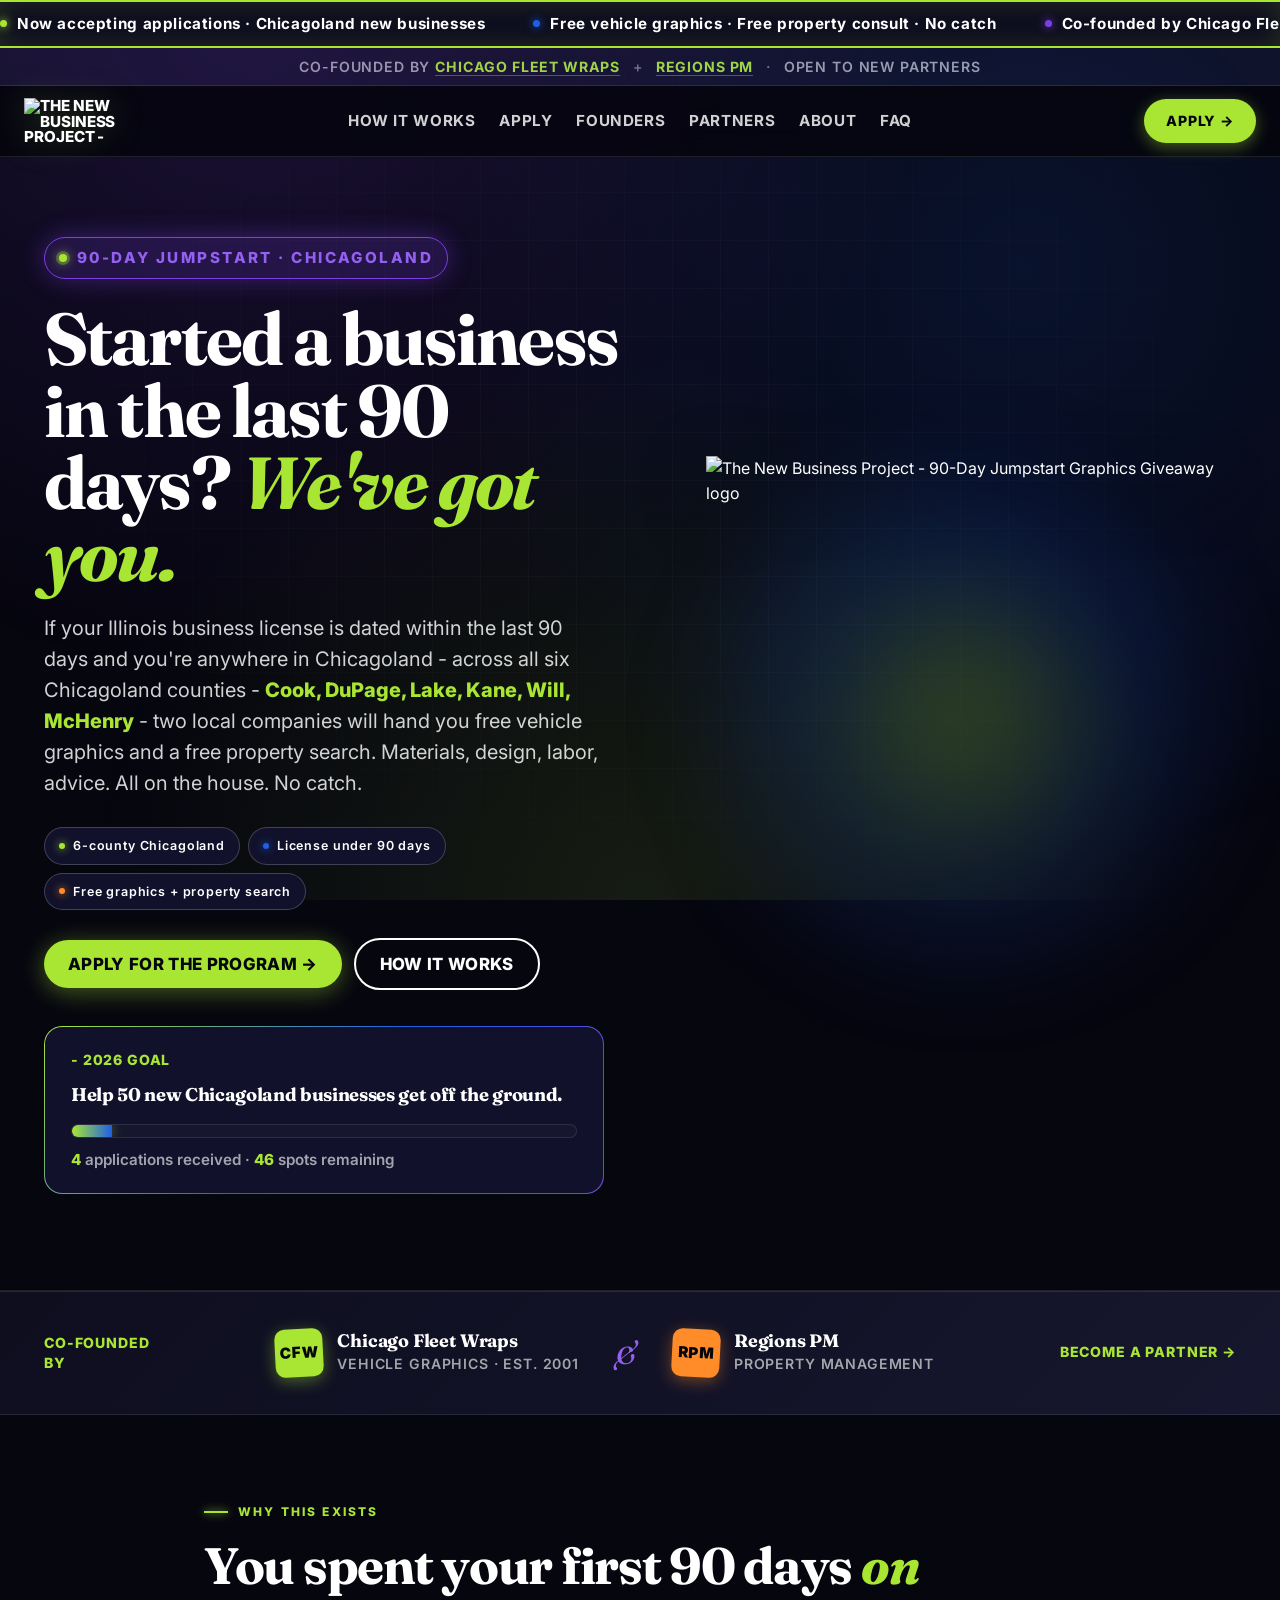
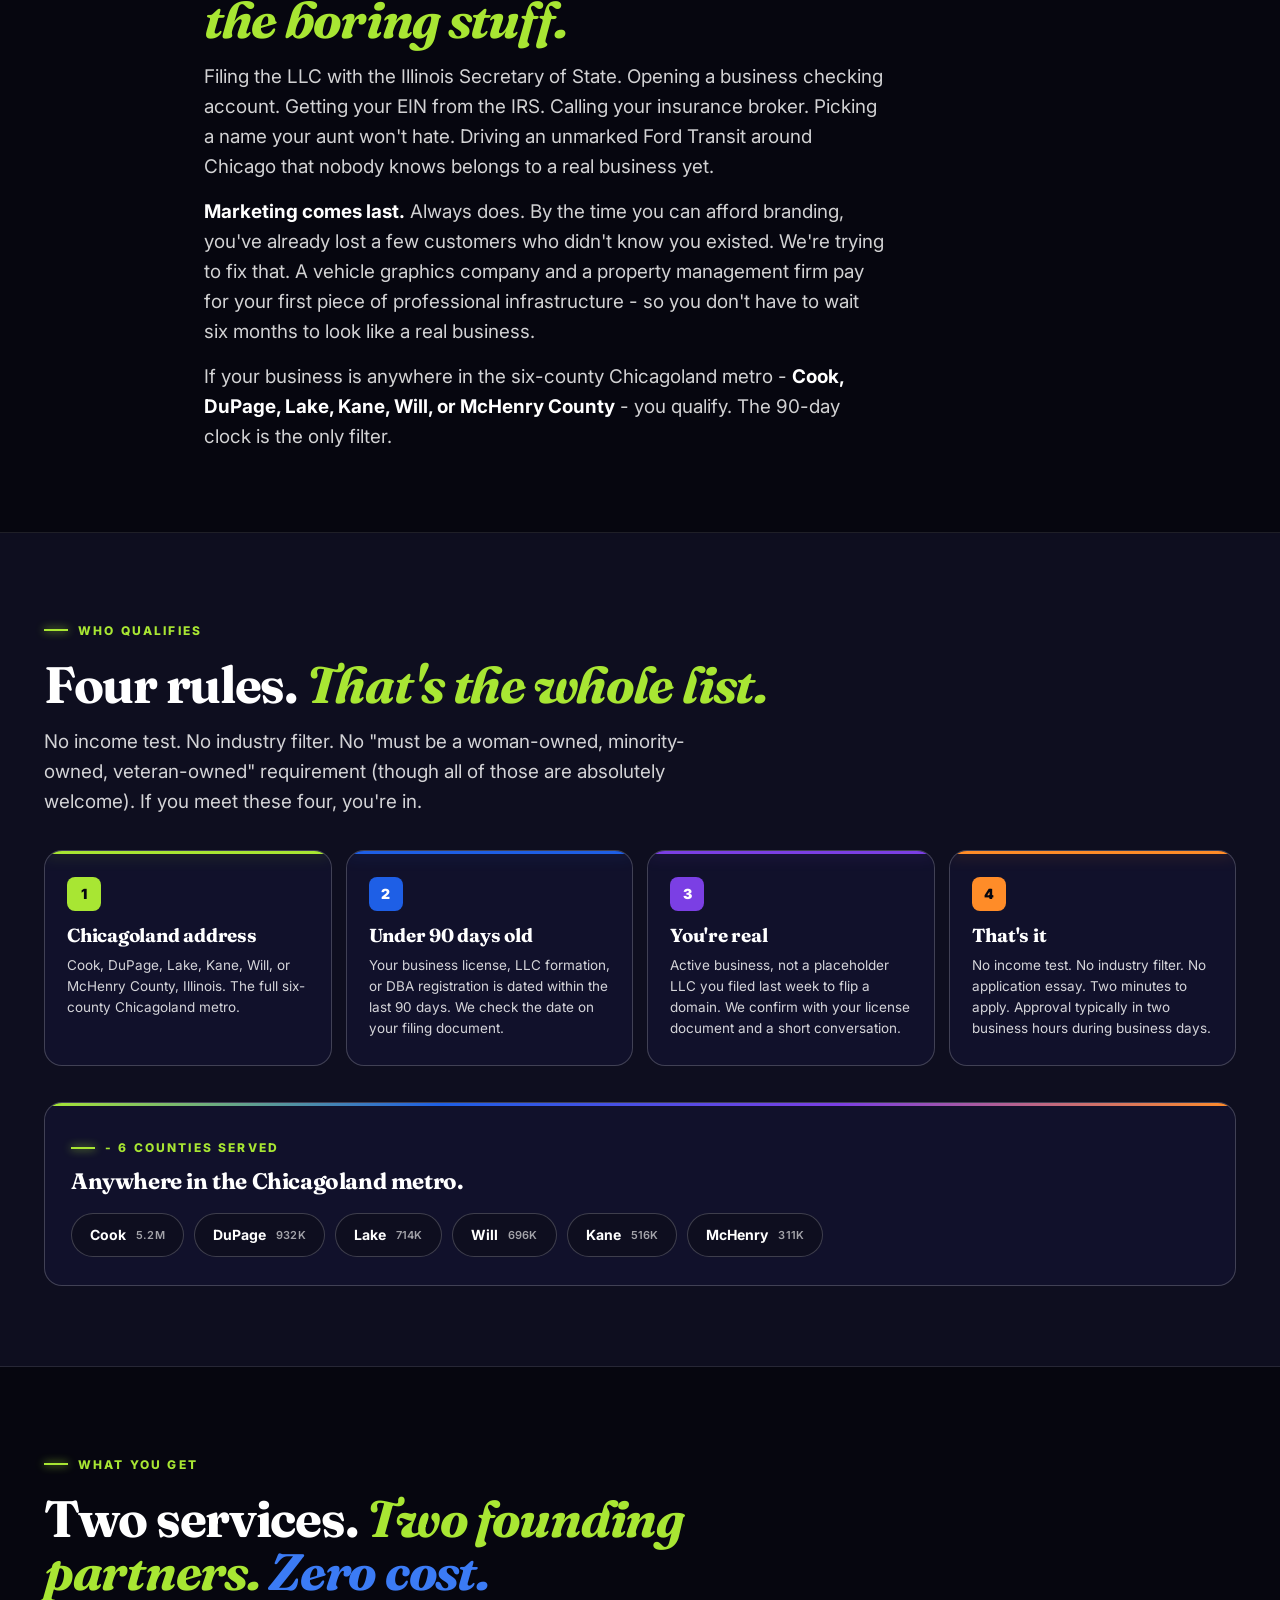
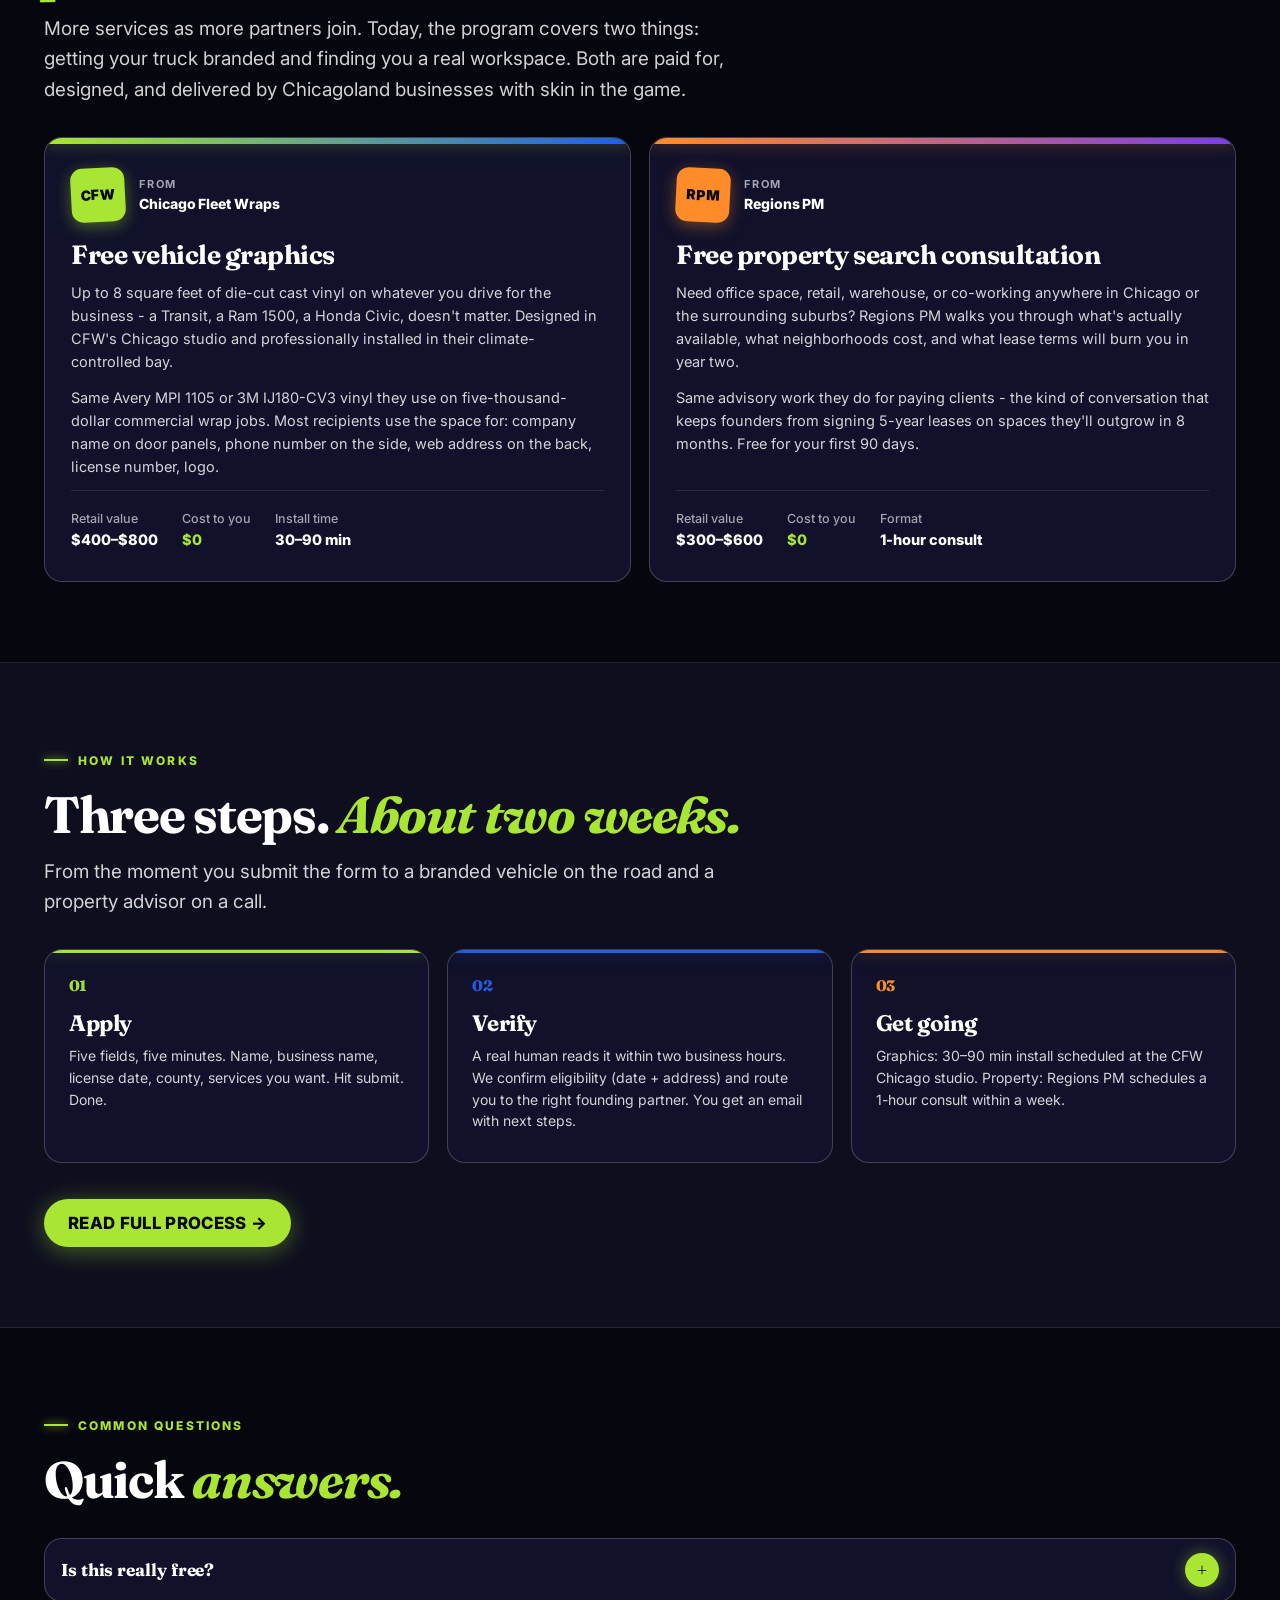
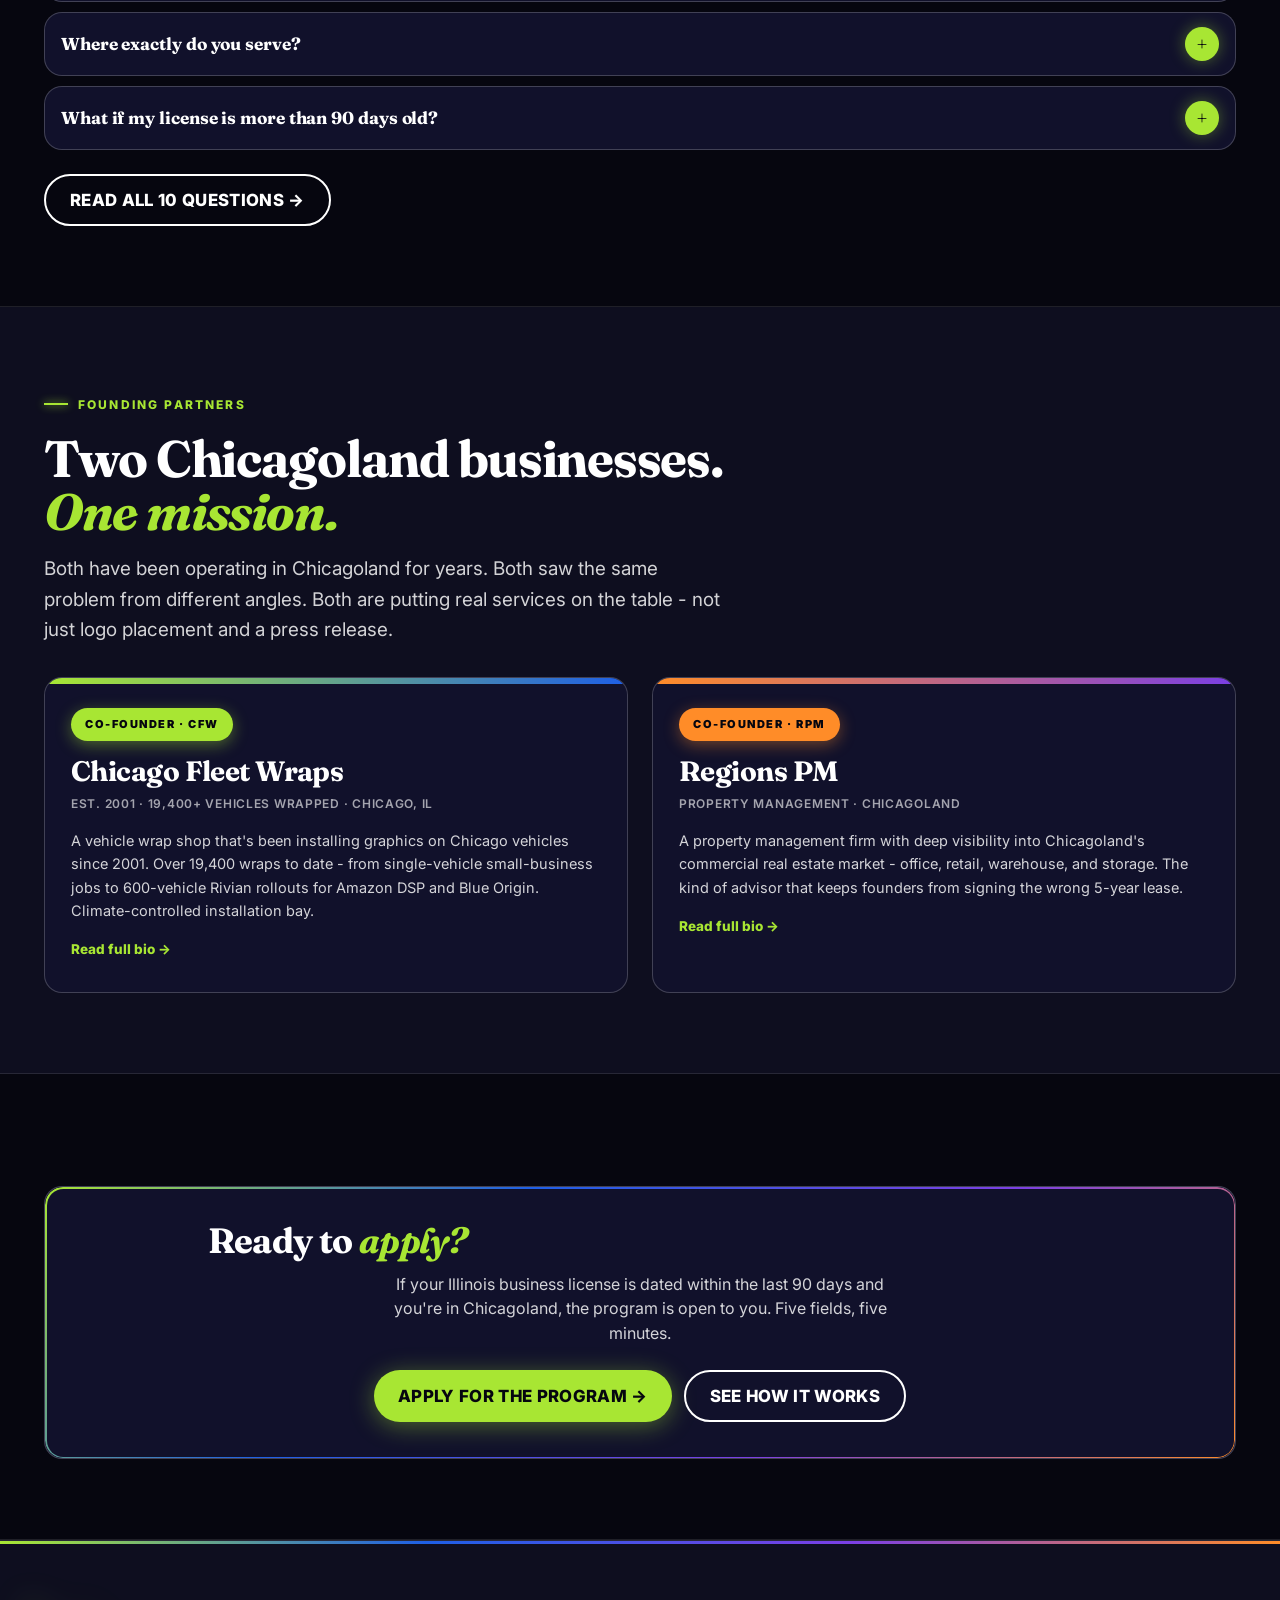
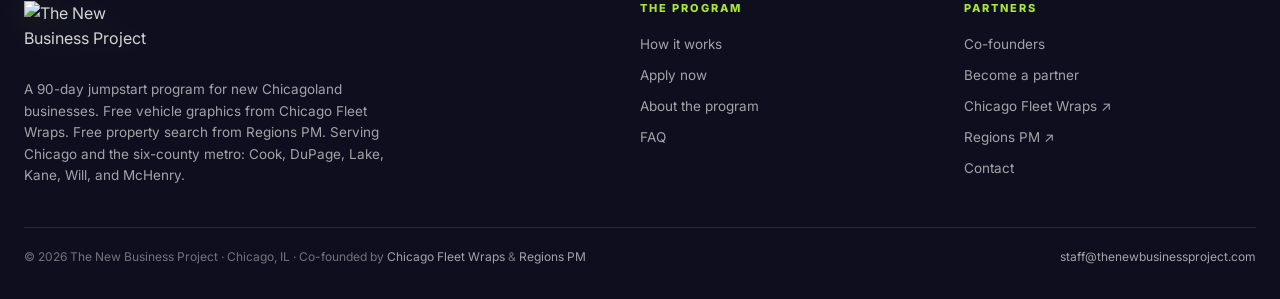
==== public/index.html @ 45bd305c "Remove all em dashes site-wide USER DIRECTIVE: 'go through the entire site and remove all em dashes," ====
<!DOCTYPE html>
<html lang="en">
<head>
<meta charset="utf-8"/>
<meta name="viewport" content="width=device-width,initial-scale=1,viewport-fit=cover"/>

<title>Free Graphics + Property Search · The New Business Project</title>
<meta name="description" content="Free vehicle graphics and property search consultation for any Chicagoland business with a license under 90 days old. Co-founded by CFW + Regions PM."/>
<meta name="keywords" content="free vehicle graphics Chicago, new business help Chicago, 90-day jumpstart, Chicagoland startup support, free office space search, small business launch program, Cook County, DuPage County, Lake County, Kane County, Will County, McHenry County"/>
<meta name="author" content="The New Business Project"/>
<meta name="robots" content="index, follow, max-snippet:-1, max-image-preview:large"/>

<link rel="canonical" href="https://thenewbusinessproject.com/"/>
<link rel="icon" href="/favicon-32.png" type="image/png" sizes="32x32"/>
<link rel="icon" href="/icon-192.png" type="image/png" sizes="192x192"/>
<link rel="apple-touch-icon" href="/apple-touch-icon.png"/>
<meta name="theme-color" content="#06060F"/>

<meta property="og:type" content="website"/>
<meta property="og:site_name" content="The New Business Project"/>
<meta property="og:locale" content="en_US"/>
<meta property="og:title" content="The New Business Project - Free 90-Day Jumpstart for New Chicagoland Businesses"/>
<meta property="og:description" content="Free vehicle graphics and property search consultation for any Chicagoland business with a license under 90 days old. Co-founded by CFW + Regions PM."/>
<meta property="og:url" content="https://thenewbusinessproject.com/"/>
<meta property="og:image" content="https://thenewbusinessproject.com/og-image.jpg"/>
<meta property="og:image:width" content="1200"/>
<meta property="og:image:height" content="630"/>
<meta property="og:image:alt" content="The New Business Project - 90-Day Jumpstart for new Chicagoland businesses"/>

<meta name="twitter:card" content="summary_large_image"/>
<meta name="twitter:title" content="The New Business Project - Free 90-Day Jumpstart for New Chicagoland Businesses"/>
<meta name="twitter:description" content="Free vehicle graphics and property search consultation for any Chicagoland business with a license under 90 days old. Co-founded by CFW + Regions PM."/>
<meta name="twitter:image" content="https://thenewbusinessproject.com/og-image.jpg"/>

<meta name="geo.region" content="US-IL"/>
<meta name="geo.placename" content="Chicago"/>
<meta name="geo.position" content="41.8781;-87.6298"/>
<meta name="ICBM" content="41.8781, -87.6298"/>

<link rel="preconnect" href="https://fonts.googleapis.com" crossorigin/>
<link rel="preconnect" href="https://fonts.gstatic.com" crossorigin/>
<link href="https://fonts.googleapis.com/css2?family=Inter:wght@400;500;600;700;800;900&family=Fraunces:opsz,wght@9..144,500;9..144,600;9..144,700;9..144,800;9..144,900&display=swap" rel="stylesheet"/>

<style>/* ─────────────────────────────────────────────────────────
 The New Business Project - shared stylesheet
 Electric/gaming palette: black bg + lime/blue/purple/orange
 ───────────────────────────────────────────────────────── */

*{box-sizing:border-box;margin:0;padding:0}
img,svg{max-width:100%;display:block}
a{color:inherit;text-decoration:none}
button{font:inherit;color:inherit;background:none;border:0;cursor:pointer}

:root{
 --bg:#06060F;
 --bg-2:#0E0E1F;
 --bg-3:#16162E;
 --bg-card:#11112B;
 --bg-card-2:#1A1A38;
 --ink:#FFFFFF;
 --ink-2:rgba(255,255,255,.82);
 --ink-3:rgba(255,255,255,.62);
 --ink-4:rgba(255,255,255,.42);
 --rule:rgba(255,255,255,.10);
 --rule-2:rgba(255,255,255,.20);
 --lime:#A8E633;
 --lime-d:#88C420;
 --lime-glow:rgba(168,230,51,.4);
 --blue:#1E5FE6;
 --blue-l:#3B7BF5;
 --blue-glow:rgba(30,95,230,.4);
 --purple:#7B3FE4;
 --purple-l:#9460F0;
 --purple-glow:rgba(123,63,228,.4);
 --orange:#FF8C28;
 --orange-l:#FFA64D;
 --orange-glow:rgba(255,140,40,.4);
 --r-card:18px;
 --r-btn:999px;
 --serif:'Fraunces',Georgia,'Times New Roman',serif;
 --sans:'Inter',-apple-system,BlinkMacSystemFont,'Helvetica Neue',Arial,sans-serif;
}

::selection{background:var(--lime);color:var(--bg)}

html,body{
 background:var(--bg);color:var(--ink);
 font-family:var(--sans);font-size:16px;line-height:1.55;font-weight:400;
 -webkit-font-smoothing:antialiased;-moz-osx-font-smoothing:grayscale;
 overflow-x:hidden;
}

body::before{
 content:"";position:fixed;inset:0;z-index:0;pointer-events:none;
 background:
 radial-gradient(circle at 20% 0%, rgba(123,63,228,.18), transparent 50%),
 radial-gradient(circle at 80% 30%, rgba(30,95,230,.14), transparent 50%),
 radial-gradient(circle at 50% 100%, rgba(168,230,51,.10), transparent 50%);
}
body::after{
 content:"";position:fixed;inset:0;z-index:0;pointer-events:none;
 background-image:
 linear-gradient(rgba(255,255,255,.025) 1px, transparent 1px),
 linear-gradient(90deg, rgba(255,255,255,.025) 1px, transparent 1px);
 background-size:48px 48px;
 mask-image:radial-gradient(ellipse at center, black 30%, transparent 80%);
 -webkit-mask-image:radial-gradient(ellipse at center, black 30%, transparent 80%);
}

.wrap{max-width:1240px;margin:0 auto;padding:0 24px;position:relative;z-index:1}
.wrap-narrow{max-width:920px;margin:0 auto;padding:0 24px;position:relative;z-index:1}

/* ─── TICKER ──────────────────── */
.ticker{
 background:var(--bg-2);
 border-top:2px solid var(--lime);
 border-bottom:2px solid var(--lime);
 padding:10px 0;overflow:hidden;
 position:relative;z-index:5;
 box-shadow:0 0 24px rgba(168,230,51,.15) inset;
}
.ticker-track{
 display:flex;gap:48px;animation:scroll 50s linear infinite;
 white-space:nowrap;width:max-content;
 font-size:13px;font-weight:700;letter-spacing:.04em;
 color:var(--ink);
}
.ticker-track span{display:inline-flex;align-items:center;gap:10px}
.ticker-track .dot{display:inline-block;width:7px;height:7px;border-radius:50%;flex-shrink:0}
.ticker-track .dot.l{background:var(--lime);box-shadow:0 0 8px var(--lime)}
.ticker-track .dot.b{background:var(--blue);box-shadow:0 0 8px var(--blue)}
.ticker-track .dot.p{background:var(--purple);box-shadow:0 0 8px var(--purple)}
.ticker-track .dot.o{background:var(--orange);box-shadow:0 0 8px var(--orange)}
.ticker:hover .ticker-track{animation-play-state:paused}
@keyframes scroll{from{transform:translateX(0)}to{transform:translateX(-50%)}}

.cofounder-mini{
 background:var(--bg-2);
 border-bottom:1px solid var(--rule);
 padding:8px 16px;text-align:center;
 font-size:11.5px;font-weight:600;letter-spacing:.06em;color:var(--ink-3);
 text-transform:uppercase;
}
.cofounder-mini a{color:var(--lime);font-weight:700;border-bottom:1px solid rgba(168,230,51,.4);text-underline-offset:3px}
.cofounder-mini a:hover{border-bottom-color:var(--lime)}
.cofounder-mini .sep{margin:0 8px;color:var(--ink-4)}

/* ─── HEADER ──────────────────── */
.tnbp-header{
 position:sticky;top:0;z-index:50;
 background:rgba(6,6,15,.92);
 backdrop-filter:saturate(180%) blur(16px);
 -webkit-backdrop-filter:saturate(180%) blur(16px);
 border-bottom:1px solid var(--rule);
}
.tnbp-header-inner{
 display:flex;align-items:center;justify-content:space-between;
 padding:12px 24px;max-width:1280px;margin:0 auto;gap:16px;
}
.tnbp-mark{
 display:flex;align-items:center;gap:12px;
 font-family:var(--sans);font-weight:800;font-size:15px;
 color:var(--ink);letter-spacing:-.005em;line-height:1;
 text-transform:uppercase;
}
.tnbp-mark img{
 height:46px;width:auto;display:block;
 filter:drop-shadow(0 0 16px rgba(168,230,51,.25));
}
@media (max-width:560px){.tnbp-mark img{height:40px}}

.tnbp-nav-links{display:none}
@media (min-width:980px){
 .tnbp-nav-links{display:flex;align-items:center;gap:24px;flex:1;justify-content:center}
 .tnbp-nav-links a{
 font-size:13px;font-weight:700;color:var(--ink-2);
 letter-spacing:.04em;text-transform:uppercase;
 transition:color .15s ease;padding:6px 0;
 border-bottom:2px solid transparent;
 }
 .tnbp-nav-links a:hover, .tnbp-nav-links a[aria-current="page"]{color:var(--lime)}
 .tnbp-nav-links a[aria-current="page"]{border-bottom-color:var(--lime)}
}
.tnbp-nav-cta{
 background:var(--lime);color:var(--bg);
 font-weight:800;font-size:13px;letter-spacing:.04em;
 padding:11px 22px;border-radius:var(--r-btn);
 display:inline-flex;align-items:center;gap:6px;
 text-transform:uppercase;
 transition:transform .15s ease, box-shadow .15s ease;
 box-shadow:0 4px 16px var(--lime-glow);
}
.tnbp-nav-cta:hover{transform:translateY(-2px);box-shadow:0 8px 24px var(--lime-glow)}

/* ─── BUTTONS ──────────────────── */
.btn-primary,.btn-ghost,.btn-secondary{
 display:inline-flex;align-items:center;justify-content:center;gap:8px;
 font-family:var(--sans);font-weight:800;font-size:14px;letter-spacing:.04em;
 text-transform:uppercase;
 padding:18px 32px;border-radius:var(--r-btn);
 min-height:54px;border:0;cursor:pointer;
 transition:transform .15s ease, box-shadow .15s ease, background .15s ease, color .15s ease;
 text-align:center;line-height:1.2;
}
.btn-primary{background:var(--lime);color:var(--bg);box-shadow:0 4px 24px var(--lime-glow)}
.btn-primary:hover{transform:translateY(-2px);box-shadow:0 8px 32px var(--lime-glow), 0 0 0 4px rgba(168,230,51,.2)}
.btn-secondary{background:var(--blue);color:var(--ink);box-shadow:0 4px 24px var(--blue-glow)}
.btn-secondary:hover{transform:translateY(-2px);box-shadow:0 8px 32px var(--blue-glow)}
.btn-ghost{background:transparent;color:var(--ink);border:2px solid var(--ink)}
.btn-ghost:hover{background:var(--ink);color:var(--bg);transform:translateY(-2px)}

/* ─── HERO (homepage) ──────────────────── */
.hero{
 position:relative;padding:48px 0 72px;
 border-bottom:1px solid var(--rule);overflow:hidden;
}
@media (min-width:720px){.hero{padding:64px 0 88px}}
@media (min-width:980px){.hero{padding:80px 0 96px}}

/* Hero on homepage: logo prominent at top - visible on ALL screens */
.hero-grid{
 display:flex;flex-direction:column;align-items:center;gap:32px;text-align:center;
}
@media (min-width:980px){
 .hero-grid{display:grid;grid-template-columns:1.1fr 1fr;gap:56px;text-align:left;align-items:center}
}
.hero-content{position:relative;z-index:2;max-width:680px}
@media (min-width:980px){.hero-content{max-width:none}}

/* Hero logo wrapper - visible on mobile too, sized appropriately */
.hero-logo-wrap{
 display:flex;position:relative;align-items:center;justify-content:center;
 order:-1;width:100%;
}
@media (min-width:980px){.hero-logo-wrap{order:0}}
.hero-logo-wrap::before{
 content:"";position:absolute;inset:-30px;border-radius:50%;
 background:radial-gradient(circle, rgba(168,230,51,.25), rgba(30,95,230,.15) 40%, transparent 70%);
 filter:blur(40px);z-index:0;
}
.hero-logo{
 position:relative;z-index:1;width:100%;max-width:340px;height:auto;
 filter:drop-shadow(0 16px 32px rgba(0,0,0,.5));
 animation:float 6s ease-in-out infinite;
}
@media (min-width:560px){.hero-logo{max-width:420px}}
@media (min-width:980px){.hero-logo{max-width:520px}}
@keyframes float{0%,100%{transform:translateY(0)}50%{transform:translateY(-12px)}}

.hero-mark-row{
 display:inline-flex;align-items:center;gap:10px;
 background:rgba(123,63,228,.18);
 border:1px solid var(--purple);
 color:var(--purple-l);
 padding:8px 14px;border-radius:var(--r-btn);
 font-size:11.5px;font-weight:800;letter-spacing:.16em;text-transform:uppercase;
 margin-bottom:24px;
 box-shadow:0 0 24px var(--purple-glow);
}
.hero-mark-row::before{
 content:"";display:inline-block;width:8px;height:8px;border-radius:50%;
 background:var(--lime);box-shadow:0 0 0 3px rgba(168,230,51,.3), 0 0 12px var(--lime);
 animation:pulse 2.4s ease-in-out infinite;
}
@keyframes pulse{0%,100%{transform:scale(1);opacity:1}50%{transform:scale(1.3);opacity:.7}}

.hero h1{
 font-family:var(--serif);font-weight:700;
 font-size:clamp(2.4rem, 8vw, 4.6rem);
 line-height:.98;letter-spacing:-.025em;
 margin:0 0 22px;color:var(--ink);
}
.hero h1 .lime{color:var(--lime);font-style:italic}
.hero h1 .blue{color:var(--blue-l);font-style:italic}

.hero-sub{
 font-size:clamp(1.05rem, 3.4vw, 1.25rem);
 color:var(--ink-2);max-width:560px;
 line-height:1.55;margin:0 auto 28px;
}
@media (min-width:980px){.hero-sub{margin:0 0 28px}}
.hero-sub strong{color:var(--lime);font-weight:800}

.hero-pills{display:flex;flex-wrap:wrap;gap:8px;margin:0 auto 28px;justify-content:center}
@media (min-width:980px){.hero-pills{justify-content:flex-start}}
.hero-pills span{
 display:inline-flex;align-items:center;gap:8px;
 background:var(--bg-card);border:1px solid var(--rule-2);color:var(--ink);
 padding:8px 14px;border-radius:var(--r-btn);
 font-size:12.5px;font-weight:600;
}
.hero-pills span::before{
 content:"";display:inline-block;width:6px;height:6px;border-radius:50%;
 background:var(--lime);box-shadow:0 0 8px var(--lime);
}
.hero-pills span:nth-child(2)::before{background:var(--blue);box-shadow:0 0 8px var(--blue)}
.hero-pills span:nth-child(3)::before{background:var(--orange);box-shadow:0 0 8px var(--orange)}

.hero-ctas{display:flex;flex-direction:column;gap:12px;align-items:center}
@media (min-width:560px){.hero-ctas{flex-direction:row;flex-wrap:wrap;justify-content:center}}
@media (min-width:980px){.hero-ctas{justify-content:flex-start}}

.hero-progress{
 margin:32px auto 0;padding:22px 26px;
 background:var(--bg-card);
 border:1px solid var(--rule-2);border-radius:var(--r-card);
 position:relative;max-width:560px;text-align:left;
}
@media (min-width:980px){.hero-progress{margin:36px 0 0}}
.hero-progress::before{
 content:"";position:absolute;inset:-1px;border-radius:var(--r-card);padding:1px;
 background:linear-gradient(135deg, var(--lime), var(--blue), var(--purple));
 -webkit-mask:linear-gradient(#fff 0 0) content-box, linear-gradient(#fff 0 0);
 -webkit-mask-composite:xor;mask-composite:exclude;pointer-events:none;
}
.hero-progress-label{
 font-size:11px;font-weight:800;color:var(--lime);
 letter-spacing:.18em;text-transform:uppercase;margin-bottom:10px;
}
.hero-progress-headline{
 font-family:var(--serif);font-weight:700;font-size:1.15rem;
 color:var(--ink);margin:0 0 14px;letter-spacing:-.018em;
}
.hero-progress-bar{
 height:14px;background:var(--bg-3);border:1px solid var(--rule);
 border-radius:var(--r-btn);overflow:hidden;margin:0 0 10px;position:relative;
}
.hero-progress-fill{
 height:100%;background:linear-gradient(90deg, var(--lime), var(--blue));
 width:8%;position:relative;box-shadow:0 0 12px var(--lime-glow);
}
.hero-progress-meta{font-size:13px;color:var(--ink-3);font-weight:600}
.hero-progress-meta strong{color:var(--lime);font-weight:800}

/* ─── PAGE HERO (subpages) ──────────────────── */
.page-hero{
 padding:48px 0 56px;border-bottom:1px solid var(--rule);
 position:relative;
}
@media (min-width:720px){.page-hero{padding:72px 0 80px}}
.breadcrumb{
 font-size:12px;color:var(--ink-3);margin-bottom:18px;
 letter-spacing:.06em;text-transform:uppercase;font-weight:600;
}
.breadcrumb a{color:var(--lime);transition:color .15s ease}
.breadcrumb a:hover{color:var(--ink)}
.breadcrumb .sep{margin:0 8px;color:var(--ink-4)}
.page-hero h1{
 font-family:var(--serif);font-weight:700;
 font-size:clamp(2.2rem, 7vw, 3.8rem);
 line-height:1;letter-spacing:-.025em;
 margin:0 0 18px;color:var(--ink);max-width:22ch;
}
.page-hero h1 em{font-style:italic;color:var(--lime);font-weight:700}
.page-hero h1 .blue{font-style:italic;color:var(--blue-l)}
.page-hero h1 .purple{font-style:italic;color:var(--purple-l)}
.page-hero p{
 font-size:clamp(1.05rem, 3.3vw, 1.2rem);
 color:var(--ink-2);max-width:680px;line-height:1.6;
}
.page-hero p strong{color:var(--ink);font-weight:700}

/* ─── COFOUNDERS BAND ──────────────────── */
.cofounders-band{
 background:linear-gradient(135deg, var(--bg-2), var(--bg-3));
 padding:36px 0;position:relative;z-index:1;
 border-top:1px solid var(--rule);border-bottom:1px solid var(--rule);
}
.cofounders-grid{display:flex;flex-direction:column;align-items:center;gap:24px;text-align:center}
@media (min-width:760px){.cofounders-grid{flex-direction:row;justify-content:space-between;gap:32px;text-align:left}}
.cofounders-label{
 font-size:11px;font-weight:800;color:var(--lime);
 letter-spacing:.2em;text-transform:uppercase;line-height:1.4;flex-shrink:0;
}
.cofounders-row{display:flex;flex-wrap:wrap;justify-content:center;align-items:center;gap:18px 36px}
.cofounder{display:inline-flex;align-items:center;gap:14px}
.cofounder-mark{
 width:48px;height:48px;border-radius:10px;
 display:flex;align-items:center;justify-content:center;
 font-family:var(--sans);font-weight:900;font-size:13px;letter-spacing:.04em;
 flex-shrink:0;transform:rotate(-3deg);
}
.cofounder-mark.cfw{background:var(--lime);color:var(--bg);box-shadow:0 4px 16px var(--lime-glow)}
.cofounder-mark.regions{background:var(--orange);color:var(--bg);transform:rotate(3deg);box-shadow:0 4px 16px var(--orange-glow)}
.cofounder-text{display:flex;flex-direction:column;align-items:flex-start;text-align:left}
.cofounder-name{
 font-family:var(--serif);font-weight:700;font-size:18px;
 color:var(--ink);letter-spacing:-.01em;line-height:1.1;
}
.cofounder-name a:hover{color:var(--lime)}
.cofounder-role{
 font-family:var(--sans);font-size:11px;color:var(--ink-3);
 font-weight:600;letter-spacing:.06em;margin-top:3px;text-transform:uppercase;
}
.cofounders-amp{
 font-family:var(--serif);font-style:italic;font-weight:400;font-size:32px;color:var(--purple-l);
}
.cofounders-cta{
 font-size:13px;font-weight:800;color:var(--lime);
 letter-spacing:.06em;text-transform:uppercase;
 display:inline-flex;align-items:center;gap:6px;
 border-bottom:2px solid transparent;
 transition:border-color .15s ease;flex-shrink:0;
}
.cofounders-cta:hover{border-bottom-color:var(--lime)}

/* ─── SECTIONS ──────────────────── */
.sec{padding:56px 0;position:relative;z-index:1}
@media (min-width:720px){.sec{padding:80px 0}}
.sec.bordered{border-bottom:1px solid var(--rule)}
.sec.tinted{background:var(--bg-2)}

.sec-label{
 display:inline-flex;align-items:center;gap:10px;
 font-size:12px;font-weight:800;color:var(--lime);
 letter-spacing:.18em;text-transform:uppercase;margin:0 0 18px;
}
.sec-label::before{content:"";width:24px;height:2px;background:var(--lime);box-shadow:0 0 8px var(--lime)}
.sec h2{
 font-family:var(--serif);font-weight:700;
 font-size:clamp(2rem, 6vw, 3.2rem);
 line-height:1.04;letter-spacing:-.025em;
 margin:0 0 16px;max-width:22ch;color:var(--ink);
}
.sec h2 em{font-style:italic;color:var(--lime);font-weight:700}
.sec h2 .blue{font-style:italic;color:var(--blue-l);font-weight:700}
.sec h2 .purple{font-style:italic;color:var(--purple-l);font-weight:700}
.sec h2 .orange{font-style:italic;color:var(--orange-l);font-weight:700}
.sec .lede{
 font-size:clamp(1.05rem, 3.3vw, 1.18rem);
 color:var(--ink-2);line-height:1.6;max-width:680px;
}
.sec .lede strong{color:var(--ink);font-weight:700}
.sec h3{
 font-family:var(--serif);font-weight:700;font-size:1.4rem;
 color:var(--ink);margin:24px 0 12px;letter-spacing:-.016em;
}

/* ─── ELIGIBILITY ──────────────────── */
.elig-grid{display:grid;grid-template-columns:1fr;gap:14px;margin-top:32px}
@media (min-width:600px){.elig-grid{grid-template-columns:1fr 1fr}}
@media (min-width:980px){.elig-grid{grid-template-columns:repeat(4,1fr)}}
.elig-tile{
 background:var(--bg-card);border:1px solid var(--rule-2);border-radius:var(--r-card);
 padding:26px 22px;position:relative;overflow:hidden;
 transition:transform .2s ease, box-shadow .2s ease, border-color .2s ease;
}
.elig-tile::before{content:"";position:absolute;top:0;left:0;right:0;height:3px}
.elig-tile.lime::before{background:var(--lime);box-shadow:0 0 16px var(--lime-glow)}
.elig-tile.blue::before{background:var(--blue);box-shadow:0 0 16px var(--blue-glow)}
.elig-tile.purple::before{background:var(--purple);box-shadow:0 0 16px var(--purple-glow)}
.elig-tile.orange::before{background:var(--orange);box-shadow:0 0 16px var(--orange-glow)}
.elig-tile:hover{transform:translateY(-4px);border-color:rgba(255,255,255,.3)}
.elig-tile.lime:hover{box-shadow:0 12px 32px var(--lime-glow)}
.elig-tile.blue:hover{box-shadow:0 12px 32px var(--blue-glow)}
.elig-tile.purple:hover{box-shadow:0 12px 32px var(--purple-glow)}
.elig-tile.orange:hover{box-shadow:0 12px 32px var(--orange-glow)}
.elig-num{
 display:inline-flex;align-items:center;justify-content:center;
 width:34px;height:34px;border-radius:8px;
 font-family:var(--sans);font-weight:900;font-size:14px;
 margin:0 0 14px;
}
.elig-tile.lime .elig-num{background:var(--lime);color:var(--bg)}
.elig-tile.blue .elig-num{background:var(--blue);color:var(--ink)}
.elig-tile.purple .elig-num{background:var(--purple);color:var(--ink)}
.elig-tile.orange .elig-num{background:var(--orange);color:var(--bg)}
.elig-tile h3{
 font-family:var(--serif);font-weight:700;font-size:1.18rem;color:var(--ink);
 margin:0 0 8px;letter-spacing:-.012em;line-height:1.2;
}
.elig-tile p{font-size:13.5px;color:var(--ink-2);line-height:1.55;margin:0}

.counties{
 margin-top:36px;background:var(--bg-card);
 border:1px solid var(--rule-2);border-radius:var(--r-card);
 padding:28px 26px;position:relative;overflow:hidden;
}
.counties::before{
 content:"";position:absolute;top:0;left:0;right:0;height:3px;
 background:linear-gradient(90deg, var(--lime), var(--blue), var(--purple), var(--orange));
}
.counties h3{font-family:var(--serif);font-weight:700;font-size:1.4rem;color:var(--ink);margin:0;letter-spacing:-.018em}
.counties-row{display:flex;flex-wrap:wrap;gap:10px;margin-top:18px}
.county{
 display:inline-flex;align-items:center;gap:10px;
 background:var(--bg-2);border:1.5px solid var(--rule-2);border-radius:var(--r-btn);
 padding:10px 18px;font-size:14px;font-weight:700;color:var(--ink);
 transition:transform .15s ease, background .15s ease, border-color .15s ease;
}
.county:hover{transform:translateY(-2px);background:var(--lime);color:var(--bg);border-color:var(--lime)}
.county-pop{font-size:11px;color:var(--ink-3);font-weight:600;letter-spacing:.02em}
.county:hover .county-pop{color:rgba(6,6,15,.65)}

/* ─── GIFTS ──────────────────── */
.gifts-grid{display:grid;grid-template-columns:1fr;gap:18px;margin-top:32px}
@media (min-width:760px){.gifts-grid{grid-template-columns:1fr 1fr}}
.gift{
 background:var(--bg-card);border:1px solid var(--rule-2);border-radius:var(--r-card);
 padding:30px 26px;display:flex;flex-direction:column;
 position:relative;overflow:hidden;
 transition:transform .2s ease, border-color .2s ease, box-shadow .2s ease;
}
.gift::before{content:"";position:absolute;top:0;left:0;right:0;height:6px}
.gift.cfw::before{background:linear-gradient(90deg, var(--lime), var(--blue));box-shadow:0 0 16px var(--lime-glow)}
.gift.regions::before{background:linear-gradient(90deg, var(--orange), var(--purple));box-shadow:0 0 16px var(--orange-glow)}
.gift.cfw:hover{transform:translateY(-4px);border-color:rgba(168,230,51,.4);box-shadow:0 12px 32px var(--lime-glow)}
.gift.regions:hover{transform:translateY(-4px);border-color:rgba(255,140,40,.4);box-shadow:0 12px 32px var(--orange-glow)}
.gift-header{display:flex;align-items:center;gap:14px;margin-bottom:18px}
.gift-mark{
 width:54px;height:54px;border-radius:12px;
 display:flex;align-items:center;justify-content:center;
 font-family:var(--sans);font-weight:900;font-size:14px;letter-spacing:.04em;
 flex-shrink:0;transform:rotate(-3deg);
}
.gift.cfw .gift-mark{background:var(--lime);color:var(--bg);box-shadow:0 4px 16px var(--lime-glow)}
.gift.regions .gift-mark{background:var(--orange);color:var(--bg);transform:rotate(3deg);box-shadow:0 4px 16px var(--orange-glow)}
.gift-tag{
 font-size:11px;font-weight:700;color:var(--ink-3);
 letter-spacing:.16em;text-transform:uppercase;line-height:1.3;
}
.gift-tag strong{color:var(--ink);font-weight:800;display:block;font-size:14px;letter-spacing:-.005em;text-transform:none;margin-top:4px}
.gift h3{
 font-family:var(--serif);font-weight:700;font-size:1.65rem;color:var(--ink);
 margin:0 0 12px;letter-spacing:-.018em;line-height:1.1;
}
.gift p{font-size:14.5px;color:var(--ink-2);line-height:1.6;margin:0 0 12px}
.gift .gift-deets{
 margin-top:auto;padding-top:18px;border-top:1px solid var(--rule);
 display:flex;flex-wrap:wrap;gap:14px 24px;font-size:12.5px;color:var(--ink-3);font-weight:500;
}
.gift .gift-deets div{display:flex;flex-direction:column}
.gift .gift-deets div strong{color:var(--ink);font-weight:800;font-size:14.5px}
.gift .gift-deets .free{color:var(--lime)}

/* ─── STEPS ──────────────────── */
.steps-grid{display:grid;grid-template-columns:1fr;gap:16px;margin-top:32px}
@media (min-width:760px){.steps-grid{grid-template-columns:repeat(3,1fr);gap:18px}}
.step{
 background:var(--bg-card);border:1px solid var(--rule-2);border-radius:var(--r-card);
 padding:30px 24px;position:relative;overflow:hidden;
 transition:transform .2s ease, border-color .2s ease, box-shadow .2s ease;
}
.step::before{content:"";position:absolute;top:0;left:0;right:0;height:3px}
.step:nth-child(1)::before{background:var(--lime);box-shadow:0 0 16px var(--lime-glow)}
.step:nth-child(2)::before{background:var(--blue);box-shadow:0 0 16px var(--blue-glow)}
.step:nth-child(3)::before{background:var(--orange);box-shadow:0 0 16px var(--orange-glow)}
.step:hover{transform:translateY(-4px)}
.step:nth-child(1):hover{border-color:rgba(168,230,51,.4);box-shadow:0 12px 32px var(--lime-glow)}
.step:nth-child(2):hover{border-color:rgba(30,95,230,.4);box-shadow:0 12px 32px var(--blue-glow)}
.step:nth-child(3):hover{border-color:rgba(255,140,40,.4);box-shadow:0 12px 32px var(--orange-glow)}
.step-num{
 font-family:var(--serif);font-weight:800;font-size:60px;
 line-height:.85;letter-spacing:-.04em;margin:0 0 16px;display:block;
 background:linear-gradient(135deg, var(--lime), var(--blue));
 -webkit-background-clip:text;background-clip:text;-webkit-text-fill-color:transparent;
}
.step:nth-child(2) .step-num{background:linear-gradient(135deg, var(--blue), var(--purple));-webkit-background-clip:text;background-clip:text;-webkit-text-fill-color:transparent}
.step:nth-child(3) .step-num{background:linear-gradient(135deg, var(--orange), var(--lime));-webkit-background-clip:text;background-clip:text;-webkit-text-fill-color:transparent}
.step h3{
 font-family:var(--serif);font-weight:700;font-size:1.4rem;color:var(--ink);
 margin:0 0 8px;letter-spacing:-.018em;
}
.step p{font-size:14px;color:var(--ink-2);line-height:1.55;margin:0}

/* ─── APPLY FORM ──────────────────── */
.apply-wrap{
 background:var(--bg-card);
 border:1px solid var(--rule-2);border-radius:var(--r-card);
 padding:36px 26px;margin-top:32px;
 position:relative;overflow:hidden;
}
.apply-wrap::before{
 content:"";position:absolute;top:0;left:0;right:0;height:6px;
 background:linear-gradient(90deg, var(--lime), var(--blue), var(--purple), var(--orange));
}
@media (min-width:720px){.apply-wrap{padding:50px 44px}}
.apply-wrap h3{
 font-family:var(--serif);font-weight:700;font-size:1.55rem;color:var(--ink);
 margin:0 0 6px;letter-spacing:-.02em;position:relative;
}
.apply-wrap > p{color:var(--ink-3);font-size:14px;margin:0 0 24px;position:relative}
.apply-form{display:grid;gap:16px;position:relative}
.form-row{display:grid;grid-template-columns:1fr;gap:16px}
@media (min-width:560px){.form-row{grid-template-columns:1fr 1fr}}
.form-group{display:grid;gap:6px}
.form-group label{
 font-size:12px;font-weight:800;color:var(--ink-2);letter-spacing:.06em;text-transform:uppercase;
}
.form-group label .req{color:var(--lime);margin-left:4px}
.form-group input,.form-group select,.form-group textarea{
 background:var(--bg-2);color:var(--ink);
 border:1.5px solid var(--rule-2);border-radius:10px;
 padding:13px 16px;font-family:inherit;font-size:15px;min-height:48px;
 transition:border-color .15s ease, background .15s ease, box-shadow .15s ease;
}
.form-group input::placeholder, .form-group textarea::placeholder{color:var(--ink-4)}
.form-group input:focus,.form-group select:focus,.form-group textarea:focus{
 outline:none;border-color:var(--lime);box-shadow:0 0 0 3px rgba(168,230,51,.15);
}
.form-group textarea{min-height:84px;resize:vertical}
.form-group select{appearance:none;-webkit-appearance:none;background-image:url("data:image/svg+xml;utf8,<svg xmlns='http://www.w3.org/2000/svg' viewBox='0 0 24 24' fill='none' stroke='white' stroke-width='2'><polyline points='6 9 12 15 18 9'/></svg>");background-repeat:no-repeat;background-position:right 14px center;background-size:18px;padding-right:42px}
.form-help{font-size:11.5px;color:var(--ink-4);margin-top:-2px}
.form-checkboxes{display:grid;grid-template-columns:1fr 1fr;gap:10px;margin-top:6px}
.form-checkbox{
 display:flex;align-items:center;gap:10px;
 background:var(--bg-2);border:1.5px solid var(--rule-2);
 border-radius:10px;padding:11px 13px;cursor:pointer;font-size:13.5px;
 color:var(--ink-2);transition:border-color .15s ease, background .15s ease;
}
.form-checkbox input[type=checkbox]{width:18px;height:18px;accent-color:var(--lime);cursor:pointer}
.form-checkbox:has(input:checked){border-color:var(--lime);background:rgba(168,230,51,.08)}
.form-checkbox:has(input:checked) span{color:var(--ink)}
.form-submit-row{margin-top:6px;display:flex;flex-direction:column;gap:14px}
@media (min-width:560px){.form-submit-row{flex-direction:row;align-items:center;justify-content:space-between}}
.form-privacy{font-size:11.5px;color:var(--ink-4);max-width:340px;line-height:1.5}

/* ─── ROSTER ──────────────────── */
.roster{
 margin-top:32px;padding:32px 28px;
 background:var(--bg-card);border:1px solid var(--rule-2);border-radius:var(--r-card);
 position:relative;overflow:hidden;
}
.roster::before{
 content:"COMING SOON";position:absolute;top:-2px;right:24px;
 font-family:var(--sans);font-weight:900;font-size:11px;
 color:var(--bg);background:var(--lime);
 padding:8px 14px;border-radius:0 0 8px 8px;letter-spacing:.16em;text-transform:uppercase;
 box-shadow:0 4px 16px var(--lime-glow);
}
.roster .meta{
 font-size:11px;font-weight:800;color:var(--lime);
 letter-spacing:.18em;text-transform:uppercase;margin-bottom:10px;
}
.roster h3{
 font-family:var(--serif);font-weight:700;font-size:1.4rem;color:var(--ink);
 margin:0 0 10px;letter-spacing:-.018em;max-width:24ch;
}
.roster p{font-size:14px;color:var(--ink-2);max-width:560px;line-height:1.55}
.roster .placeholder-tiles{
 display:grid;grid-template-columns:repeat(3, 1fr);gap:8px;
 margin-top:20px;max-width:480px;
}
@media (min-width:600px){.roster .placeholder-tiles{grid-template-columns:repeat(6, 1fr)}}
.roster .placeholder-tile{
 aspect-ratio:1;background:var(--bg-2);border:1.5px dashed var(--rule-2);
 border-radius:8px;display:flex;align-items:center;justify-content:center;
 font-family:var(--serif);font-weight:600;font-size:11px;color:var(--ink-4);font-style:italic;
}
.roster .placeholder-tile:first-child{
 background:rgba(168,230,51,.1);border-color:var(--lime);color:var(--lime);
 font-weight:800;font-style:normal;letter-spacing:.04em;
}

/* ─── FOUNDERS DETAIL ──────────────────── */
.founders-detail-grid{display:grid;grid-template-columns:1fr;gap:20px;margin-top:32px}
@media (min-width:840px){.founders-detail-grid{grid-template-columns:1fr 1fr;gap:24px}}
.founder-detail{
 background:var(--bg-card);border:1px solid var(--rule-2);border-radius:var(--r-card);
 padding:30px 26px;color:var(--ink);position:relative;overflow:hidden;
 transition:transform .2s ease, box-shadow .2s ease, border-color .2s ease;
}
.founder-detail::before{content:"";position:absolute;top:0;left:0;right:0;height:6px}
.founder-detail.cfw::before{background:linear-gradient(90deg, var(--lime), var(--blue))}
.founder-detail.regions::before{background:linear-gradient(90deg, var(--orange), var(--purple))}
.founder-detail.cfw:hover{transform:translateY(-4px);border-color:rgba(168,230,51,.4);box-shadow:0 12px 32px var(--lime-glow)}
.founder-detail.regions:hover{transform:translateY(-4px);border-color:rgba(255,140,40,.4);box-shadow:0 12px 32px var(--orange-glow)}
.founder-detail .role-badge{
 display:inline-block;font-size:11px;font-weight:900;
 padding:8px 14px;border-radius:var(--r-btn);
 letter-spacing:.14em;text-transform:uppercase;margin-bottom:16px;
}
.founder-detail.cfw .role-badge{background:var(--lime);color:var(--bg);box-shadow:0 4px 16px var(--lime-glow)}
.founder-detail.regions .role-badge{background:var(--orange);color:var(--bg);box-shadow:0 4px 16px var(--orange-glow)}
.founder-detail h2{
 font-family:var(--serif);font-weight:700;font-size:1.75rem;color:var(--ink);
 margin:0 0 8px;letter-spacing:-.02em;
}
.founder-detail .est{
 font-size:12px;color:var(--ink-3);font-weight:600;letter-spacing:.06em;margin-bottom:16px;text-transform:uppercase;
}
.founder-detail p{font-size:14.5px;color:var(--ink-2);line-height:1.6;margin:0 0 14px}
.founder-detail .contributes{
 padding:14px 16px;background:var(--bg-2);border-radius:12px;margin:14px 0 16px;
 border:1px solid var(--rule);
}
.founder-detail .contributes-label{
 font-size:11px;font-weight:800;color:var(--lime);
 letter-spacing:.14em;text-transform:uppercase;margin-bottom:6px;
}
.founder-detail .contributes-text{font-size:13.5px;color:var(--ink-2);line-height:1.5;margin:0}
.founder-detail a.visit{
 display:inline-flex;align-items:center;gap:6px;
 font-size:13.5px;font-weight:800;color:var(--lime);
 border-bottom:2px solid transparent;
 transition:border-color .15s ease;
}
.founder-detail a.visit:hover{border-bottom-color:var(--lime)}

/* ─── PARTNERS ──────────────────── */
.partners-cats{display:flex;flex-wrap:wrap;gap:8px;margin:24px 0 28px}
.partners-cats span{
 background:var(--bg-card);border:1.5px solid var(--rule-2);color:var(--ink);
 padding:9px 16px;border-radius:var(--r-btn);font-size:13px;font-weight:600;
 transition:transform .15s ease, background .15s ease, border-color .15s ease;
}
.partners-cats span:hover{transform:translateY(-2px);background:var(--lime);color:var(--bg);border-color:var(--lime)}
.partners-list{
 list-style:none;display:grid;grid-template-columns:1fr;gap:12px;
 max-width:760px;margin:0;padding:0;
}
@media (min-width:680px){.partners-list{grid-template-columns:1fr 1fr 1fr}}
.partners-list li{
 background:var(--bg-card);border:1px solid var(--rule-2);border-radius:var(--r-card);
 padding:22px 20px;display:flex;flex-direction:column;gap:6px;
}
.partners-list li strong{
 display:block;font-family:var(--serif);font-weight:700;font-size:1.1rem;color:var(--ink);
 letter-spacing:-.012em;
}
.partners-list li span{font-size:13px;line-height:1.5;color:var(--ink-2)}

/* ─── ABOUT ──────────────────── */
.about-grid{display:grid;grid-template-columns:1fr;gap:18px;margin-top:32px}
@media (min-width:760px){.about-grid{grid-template-columns:1fr 1fr}}
.about-card{
 background:var(--bg-card);border:1px solid var(--rule-2);border-radius:var(--r-card);
 padding:28px 24px;
}
.about-card h3{
 font-family:var(--serif);font-weight:700;font-size:1.3rem;color:var(--ink);
 margin:0 0 12px;letter-spacing:-.014em;
}
.about-card p{font-size:14px;color:var(--ink-2);line-height:1.6;margin:0 0 14px}
.about-card a{
 font-size:14px;font-weight:800;color:var(--lime);
 border-bottom:2px solid transparent;
 transition:border-color .15s ease;
}
.about-card a:hover{border-bottom-color:var(--lime)}

/* ─── FAQ ──────────────────── */
.faq-list{margin-top:32px;display:flex;flex-direction:column;gap:10px}
.faq-list details{
 background:var(--bg-card);border:1px solid var(--rule-2);border-radius:var(--r-card);
 overflow:hidden;transition:border-color .2s ease, box-shadow .2s ease;
}
.faq-list details[open]{border-color:rgba(168,230,51,.4);box-shadow:0 0 24px var(--lime-glow)}
.faq-list summary{
 cursor:pointer;list-style:none;
 display:flex;justify-content:space-between;align-items:center;gap:16px;
 padding:20px 24px;
 font-family:var(--serif);font-weight:700;font-size:1.08rem;color:var(--ink);
 letter-spacing:-.005em;line-height:1.35;
}
.faq-list summary::-webkit-details-marker{display:none}
.faq-list summary::after{
 content:"+";
 width:34px;height:34px;border-radius:50%;
 background:var(--lime);color:var(--bg);
 display:flex;align-items:center;justify-content:center;
 font-weight:300;font-size:22px;flex-shrink:0;line-height:1;
 transition:transform .25s ease;
 box-shadow:0 0 16px var(--lime-glow);
}
.faq-list details[open] summary::after{transform:rotate(45deg)}
.faq-list details p{
 padding:0 24px 24px;font-size:14px;line-height:1.7;color:var(--ink-2);
}
.faq-list details p a{color:var(--lime);font-weight:800;border-bottom:1.5px solid var(--lime)}

/* ─── PAGE NAV CARDS (cross-page links between subpages) ──────────────────── */
.page-nav-cards{
 display:grid;grid-template-columns:1fr;gap:14px;margin-top:32px;
}
@media (min-width:600px){.page-nav-cards{grid-template-columns:1fr 1fr}}
@media (min-width:980px){.page-nav-cards{grid-template-columns:repeat(3, 1fr)}}
.page-nav-card{
 background:var(--bg-card);border:1px solid var(--rule-2);border-radius:var(--r-card);
 padding:24px 22px;display:flex;flex-direction:column;gap:8px;
 transition:transform .2s ease, border-color .2s ease, box-shadow .2s ease;
 position:relative;overflow:hidden;
}
.page-nav-card::before{content:"";position:absolute;top:0;left:0;right:0;height:3px}
.page-nav-card.lime::before{background:var(--lime)}
.page-nav-card.blue::before{background:var(--blue)}
.page-nav-card.purple::before{background:var(--purple)}
.page-nav-card.orange::before{background:var(--orange)}
.page-nav-card:hover{transform:translateY(-4px);border-color:rgba(255,255,255,.3)}
.page-nav-card.lime:hover{box-shadow:0 12px 32px var(--lime-glow)}
.page-nav-card.blue:hover{box-shadow:0 12px 32px var(--blue-glow)}
.page-nav-card.purple:hover{box-shadow:0 12px 32px var(--purple-glow)}
.page-nav-card.orange:hover{box-shadow:0 12px 32px var(--orange-glow)}
.page-nav-card .label{
 font-size:11px;font-weight:800;letter-spacing:.18em;text-transform:uppercase;
}
.page-nav-card.lime .label{color:var(--lime)}
.page-nav-card.blue .label{color:var(--blue-l)}
.page-nav-card.purple .label{color:var(--purple-l)}
.page-nav-card.orange .label{color:var(--orange-l)}
.page-nav-card h3{
 font-family:var(--serif);font-weight:700;font-size:1.25rem;color:var(--ink);
 margin:0;letter-spacing:-.014em;line-height:1.2;
}
.page-nav-card p{font-size:13.5px;color:var(--ink-2);line-height:1.5;margin:0}
.page-nav-card .arrow{
 font-size:13px;font-weight:800;color:var(--lime);
 letter-spacing:.04em;text-transform:uppercase;margin-top:6px;
}

/* ─── CTA BLOCK (used on subpages to drive to apply) ──────────────────── */
.cta-block{
 background:var(--bg-card);border:1px solid var(--rule-2);border-radius:var(--r-card);
 padding:36px 28px;margin-top:32px;
 position:relative;overflow:hidden;text-align:center;
}
.cta-block::before{
 content:"";position:absolute;inset:0;border-radius:var(--r-card);padding:1.5px;
 background:linear-gradient(135deg, var(--lime), var(--blue), var(--purple), var(--orange));
 -webkit-mask:linear-gradient(#fff 0 0) content-box, linear-gradient(#fff 0 0);
 -webkit-mask-composite:xor;mask-composite:exclude;pointer-events:none;
}
.cta-block h2{
 font-family:var(--serif);font-weight:700;font-size:clamp(1.6rem, 4.5vw, 2.2rem);
 color:var(--ink);margin:0 0 12px;letter-spacing:-.018em;
}
.cta-block h2 em{font-style:italic;color:var(--lime);font-weight:700}
.cta-block p{font-size:1rem;color:var(--ink-2);max-width:520px;margin:0 auto 24px;line-height:1.55}
.cta-block .actions{display:flex;flex-wrap:wrap;gap:12px;justify-content:center}

/* ─── FOOTER ──────────────────── */
.tnbp-footer{
 padding:60px 24px 32px;background:var(--bg-2);color:var(--ink-2);
 border-top:1px solid var(--rule);position:relative;z-index:2;
}
.tnbp-footer::before{
 content:"";position:absolute;top:0;left:0;right:0;height:3px;
 background:linear-gradient(90deg, var(--lime), var(--blue), var(--purple), var(--orange));
}
.tnbp-footer-inner{max-width:1280px;margin:0 auto}
.tnbp-footer-grid{display:grid;grid-template-columns:1fr;gap:32px;margin-bottom:40px}
@media (min-width:720px){.tnbp-footer-grid{grid-template-columns:2fr 1fr 1fr}}
.tnbp-footer .brand{margin-bottom:14px}
.tnbp-footer .brand img{height:64px;width:auto;filter:drop-shadow(0 0 16px rgba(168,230,51,.2))}
.tnbp-footer p{font-size:13.5px;color:var(--ink-3);line-height:1.6;max-width:380px;margin-top:14px}
.tnbp-footer .col h4{
 font-size:11px;font-weight:800;color:var(--lime);
 letter-spacing:.18em;text-transform:uppercase;margin:0 0 14px;
}
.tnbp-footer .col a{
 display:block;padding:5px 0;font-size:13.5px;color:var(--ink-3);
 transition:color .15s ease, padding-left .15s ease;
}
.tnbp-footer .col a:hover{color:var(--lime);padding-left:4px}
.tnbp-footer-bottom{
 border-top:1px solid var(--rule);padding-top:20px;
 display:flex;flex-direction:column;gap:8px;
 font-size:12px;color:var(--ink-4);
}
@media (min-width:720px){.tnbp-footer-bottom{flex-direction:row;justify-content:space-between;align-items:center}}
.tnbp-footer-bottom a{color:var(--ink-3);transition:color .15s ease}
.tnbp-footer-bottom a:hover{color:var(--lime)}

/* ─── THANK-YOU PAGE ──────────────────── */
.thankyou-main{flex:1;display:flex;align-items:center;justify-content:center;padding:64px 24px;position:relative;z-index:1}
.thankyou-card{max-width:640px;width:100%}
.thankyou-icon{
 width:72px;height:72px;border-radius:50%;
 background:var(--lime);color:var(--bg);
 display:flex;align-items:center;justify-content:center;
 margin-bottom:32px;box-shadow:0 0 32px rgba(168,230,51,.4);
}
.thankyou-icon svg{width:34px;height:34px}
.thankyou-card h1{
 font-family:var(--serif);font-weight:700;
 font-size:clamp(2.2rem, 6vw, 3.2rem);
 line-height:1.05;letter-spacing:-.025em;color:var(--ink);
 margin:0 0 18px;max-width:18ch;
}
.thankyou-card h1 em{font-style:italic;color:var(--lime);font-weight:700}
.thankyou-lede{font-size:1.1rem;color:var(--ink-2);line-height:1.65;margin:0 0 32px}
.thankyou-lede strong{color:var(--ink);font-weight:700}
.thankyou-steps{
 background:var(--bg-card);border:1px solid var(--rule-2);border-radius:var(--r-card);
 padding:28px 26px;margin-bottom:32px;position:relative;overflow:hidden;
}
.thankyou-steps::before{
 content:"";position:absolute;top:0;left:0;right:0;height:3px;
 background:linear-gradient(90deg, var(--lime), var(--blue), var(--orange));
}
.thankyou-steps h2{font-family:var(--serif);font-weight:700;font-size:1.15rem;color:var(--ink);margin:0 0 18px;letter-spacing:-.012em}
.thankyou-steps ol{margin:0;padding-left:22px;display:flex;flex-direction:column;gap:14px}
.thankyou-steps li{font-size:14px;color:var(--ink-2);line-height:1.6;padding-left:6px}
.thankyou-steps li strong{color:var(--lime);font-weight:800}
.thankyou-steps li::marker{color:var(--lime);font-weight:800}
.thankyou-actions{display:flex;flex-wrap:wrap;gap:12px}
.thankyou-actions .btn-primary,
.thankyou-actions .btn-ghost{padding:14px 26px;min-height:48px}
.thankyou-footer{
 padding:24px;border-top:1px solid var(--rule);position:relative;z-index:1;
 text-align:center;font-size:12.5px;color:var(--ink-3);
}
.thankyou-footer a{color:var(--ink-2);font-weight:600;border-bottom:1px solid transparent;transition:border-color .15s ease, color .15s ease}
.thankyou-footer a:hover{border-bottom-color:var(--lime);color:var(--lime)}

/* ─── BACK LINK (used in subpage hero areas) ──────────────────── */
.back-link{
 font-size:12.5px;font-weight:700;color:var(--ink-2);
 letter-spacing:.06em;text-transform:uppercase;
 border-bottom:1px solid transparent;transition:border-color .15s ease, color .15s ease;
}
.back-link:hover{border-bottom-color:var(--lime);color:var(--lime)}


/* ═══════════════════════════════════════════════════════════════════
 MOBILE-FIRST OVERHAUL - applied last in cascade for highest priority
 Targets: phones from 320px (iPhone SE) up. Scales fluidly on tablet
 and desktop. Touch targets meet 44x44 WCAG. Forms don't trigger
 iOS auto-zoom. Hero is above-the-fold on portrait phones.
 ═══════════════════════════════════════════════════════════════════ */

/* ── Root: prevent iOS text-size auto-adjust on rotation ────────────── */
html {
 font-size: 100%;
 -webkit-text-size-adjust: 100%;
 text-size-adjust: 100%;
}

/* ── Body: prevent any horizontal overflow ──────────────────────────── */
body {
 overflow-x: hidden;
 width: 100%;
 position: relative;
}

/* ── Images: never overflow their container ─────────────────────────── */
img, svg, picture, video {
 max-width: 100%;
 height: auto;
}

/* ── FORM INPUTS: 16px minimum prevents iOS auto-zoom on focus ──────── */
input, select, textarea,
.form-group input, .form-group select, .form-group textarea {
 font-size: 16px !important;
 min-height: 48px;
 padding: 14px 16px;
 -webkit-appearance: none;
 appearance: none;
 border-radius: 10px;
 width: 100%;
 max-width: 100%;
}
textarea { min-height: 110px; }
input[type="checkbox"], input[type="radio"] {
 min-height: 24px; min-width: 24px;
 width: 24px; height: 24px;
 margin: 0;
}

/* ── BUTTONS / CTAS: 48px tap target, full-width on phones ──────────── */
.btn-primary, .btn-secondary, .btn-ghost,
a.btn-primary, a.btn-secondary, a.btn-ghost,
button[type="submit"] {
 min-height: 48px;
 padding: 14px 24px;
 font-size: clamp(0.95rem, 3vw, 1.05rem);
 font-weight: 800;
 letter-spacing: 0.02em;
 text-align: center;
 width: 100%;
 max-width: 100%;
}

@media (min-width: 560px) {
 .btn-primary, .btn-secondary, .btn-ghost,
 a.btn-primary, a.btn-secondary, a.btn-ghost,
 button[type="submit"] {
 width: auto;
 min-width: 180px;
 }
}

/* ── NAV: bigger tap area for menu items ────────────────────────────── */
.tnbp-nav-links a,
.tnbp-nav-cta,
nav a {
 min-height: 44px;
 display: inline-flex;
 align-items: center;
 font-size: 0.95rem;
}

/* ── BUMP UNDERSIZED UI FONTS to readable mobile minimums ───────────── */
.cofounder-mini, .cofounder-role, .cofounders-label,
.hero-progress-label, .hero-pills,
.tnbp-nav-links, .tnbp-nav-cta,
.cofounders-cta {
 font-size: clamp(0.78rem, 2.6vw, 0.88rem) !important;
 letter-spacing: 0.06em;
}

.cofounder-mark, .breadcrumb, .ticker-track,
.hero-progress-meta, .hero-mark-row,
.tnbp-mark, .form-help, .form-privacy,
.field-label, .step-num {
 font-size: clamp(0.85rem, 2.8vw, 0.95rem) !important;
}

/* Body paragraphs use rem so they scale with user preference */
p, li, dd { font-size: clamp(0.98rem, 3vw, 1.05rem); line-height: 1.6; }

/* ── HEADINGS: fluid scaling ────────────────────────────────────────── */
h1 { font-size: clamp(2rem, 7vw, 3.4rem); line-height: 1.05; }
h2 { font-size: clamp(1.5rem, 5vw, 2.4rem); line-height: 1.15; }
h3 { font-size: clamp(1.2rem, 4vw, 1.55rem); line-height: 1.25; }
h4 { font-size: clamp(1.05rem, 3.5vw, 1.25rem); line-height: 1.3; }

/* ── HERO: tighten on phones, get CTA above the fold ────────────────── */
@media (max-width: 560px) {
 .hero { padding: 28px 0 44px !important; }
 .hero-mark-row { padding: 6px 12px; margin-bottom: 14px; }
 .hero h1 { margin-bottom: 16px; }
 .hero-sub { margin-bottom: 22px; line-height: 1.5; }
 .hero-ctas { flex-direction: column !important; gap: 10px; align-items: stretch; }
 .hero-pills { flex-wrap: wrap; gap: 6px; }
}

/* ── SECTIONS: less vertical space on small screens ─────────────────── */
@media (max-width: 560px) {
 section { padding: 44px 0 !important; }
 section + section { padding-top: 32px !important; }
 .ticker-bar { padding: 8px 0 !important; }
}

/* ── CONTAINER: fit edge-to-edge gutter on mobile ───────────────────── */
@media (max-width: 560px) {
 .container,
 [class*="container"]:not([class*="-grid"]):not([class*="-row"]) {
 padding-left: 18px !important;
 padding-right: 18px !important;
 max-width: 100% !important;
 }
}

/* ── CARDS / GRIDS: stack on phones, expand on tablet+ ──────────────── */
@media (max-width: 759px) {
 .steps-grid, .cofounders-grid, .gifts-grid,
 .elig-grid, .founders-detail-grid, .partner-categories,
 [class*="-grid"] {
 grid-template-columns: 1fr !important;
 gap: 14px !important;
 }
}

/* ── CARD INTERIOR PADDING: less on mobile ──────────────────────────── */
@media (max-width: 560px) {
 .card, .step, .elig-tile, .gift-card, .founder-detail,
 .stats-card, .partner-cat, .faq-card, .contact-notice {
 padding: 20px !important;
 }
}

/* ── LOGO: scale down on phones ─────────────────────────────────────── */
@media (max-width: 560px) {
 .tnbp-mark img,
 .hero-logo img,
 .hero-logo picture img {
 height: 36px !important;
 width: auto !important;
 }
 .hero-logo, .hero-logo picture {
 max-width: 200px;
 }
}

/* ── FORM LAYOUT: stack fields by default, side-by-side on tablet+ ──── */
@media (max-width: 559px) {
 .form-row, .form-grid, .form-submit-row {
 flex-direction: column !important;
 gap: 14px !important;
 }
}

/* ── FOOTER: stack on mobile, side-by-side on tablet+ ───────────────── */
@media (max-width: 719px) {
 .tnbp-footer-bottom, .tnbp-footer-grid {
 flex-direction: column !important;
 gap: 18px !important;
 text-align: center !important;
 align-items: center !important;
 }
}

/* ── TABLES: scrollable horizontally on small screens ───────────────── */
@media (max-width: 560px) {
 table {
 display: block;
 overflow-x: auto;
 -webkit-overflow-scrolling: touch;
 max-width: 100%;
 }
}

/* ── DETAILS/SUMMARY (FAQ): bigger tap area ─────────────────────────── */
details summary {
 min-height: 44px;
 padding: 14px 16px !important;
 font-size: clamp(0.98rem, 3vw, 1.08rem) !important;
 cursor: pointer;
}

/* ── ANCHOR TAP TARGETS: at least 44px in body content ──────────────── */
@media (max-width: 560px) {
 a:not(.btn-primary):not(.btn-secondary):not(.btn-ghost) {
 padding-top: 4px; padding-bottom: 4px;
 display: inline-block;
 line-height: 1.5;
 }
}

/* ── IPHONE SE (narrowest common phone, 320-375px) ──────────────────── */
@media (max-width: 380px) {
 .container, [class*="container"] {
 padding-left: 14px !important;
 padding-right: 14px !important;
 }
 h1 { font-size: 1.85rem !important; }
 h2 { font-size: 1.4rem !important; }
 .hero h1 { font-size: 1.95rem !important; }
 .hero { padding: 24px 0 36px !important; }
 section { padding: 36px 0 !important; }
 .card, .step, .elig-tile, .gift-card { padding: 16px !important; }
 .btn-primary, .btn-secondary, .btn-ghost { padding: 12px 18px; font-size: 0.95rem; }
}

/* ── PREVENT TEXT FROM RUNNING OFF SCREEN ───────────────────────────── */
* { word-wrap: break-word; overflow-wrap: break-word; }
pre, code { white-space: pre-wrap; }

/* ── SAFER MARGINS for hero CTAs row & sections ─────────────────────── */
.hero-ctas { flex-wrap: wrap; }

/* ── FOCUS STATES (a11y): visible keyboard focus ring ───────────────── */
a:focus-visible, button:focus-visible,
input:focus-visible, select:focus-visible, textarea:focus-visible {
 outline: 3px solid var(--lime, #A8E633);
 outline-offset: 2px;
}

/* ── REDUCED MOTION: respect user preference ────────────────────────── */
@media (prefers-reduced-motion: reduce) {
 *, *::before, *::after {
 animation-duration: 0.01ms !important;
 transition-duration: 0.01ms !important;
 }
}

/* ── STICKY HEADER OFFSET (if present): account for nav height ──────── */
section[id] { scroll-margin-top: 80px; }
</style>

<script type="application/ld+json">{"@context":"https://schema.org","@type":"Project","@id":"https://thenewbusinessproject.com/#project","name":"The New Business Project","alternateName":["TNBP","90-Day Jumpstart Graphics Giveaway"],"url":"https://thenewbusinessproject.com/","logo":"https://thenewbusinessproject.com/logo.png","image":"https://thenewbusinessproject.com/og-image.jpg","description":"A 90-day jumpstart program providing new Chicagoland businesses with free vehicle graphics and free property search consultation. Co-founded by Chicago Fleet Wraps and Regions PM. Serving Cook, DuPage, Lake, Kane, Will, and McHenry Counties in Illinois.","areaServed":[{"@type":"City","name":"Chicago","containedInPlace":{"@type":"State","name":"Illinois"}},{"@type":"AdministrativeArea","name":"Cook County, IL"},{"@type":"AdministrativeArea","name":"DuPage County, IL"},{"@type":"AdministrativeArea","name":"Lake County, IL"},{"@type":"AdministrativeArea","name":"Kane County, IL"},{"@type":"AdministrativeArea","name":"Will County, IL"},{"@type":"AdministrativeArea","name":"McHenry County, IL"}],"founder":[{"@type":"Organization","name":"Chicago Fleet Wraps","url":"https://chicagofleetwraps.com/"},{"@type":"Organization","name":"Regions PM","url":"https://regionspm.com/"}],"sponsor":[{"@type":"Organization","name":"Chicago Fleet Wraps","url":"https://chicagofleetwraps.com/"},{"@type":"Organization","name":"Regions PM","url":"https://regionspm.com/"}],"foundingDate":"2024","foundingLocation":{"@type":"Place","name":"Chicago, IL"}}</script>
<script type="application/ld+json">{"@context":"https://schema.org","@type":"Organization","@id":"https://thenewbusinessproject.com/#organization","name":"The New Business Project","alternateName":"TNBP","url":"https://thenewbusinessproject.com/","logo":"https://thenewbusinessproject.com/logo.png","email":"staff@thenewbusinessproject.com","areaServed":[{"@type":"AdministrativeArea","name":"Cook County, IL"},{"@type":"AdministrativeArea","name":"DuPage County, IL"},{"@type":"AdministrativeArea","name":"Lake County, IL"},{"@type":"AdministrativeArea","name":"Kane County, IL"},{"@type":"AdministrativeArea","name":"Will County, IL"},{"@type":"AdministrativeArea","name":"McHenry County, IL"}]}</script>
<script type="application/ld+json">{"@context":"https://schema.org","@type":"Service","@id":"https://thenewbusinessproject.com/#service-graphics","name":"Free Vehicle Graphics for New Chicagoland Businesses","serviceType":"Vehicle Graphics Installation","provider":{"@type":"Organization","name":"Chicago Fleet Wraps","url":"https://chicagofleetwraps.com/"},"areaServed":[{"@type":"AdministrativeArea","name":"Cook County, IL"},{"@type":"AdministrativeArea","name":"DuPage County, IL"},{"@type":"AdministrativeArea","name":"Lake County, IL"},{"@type":"AdministrativeArea","name":"Kane County, IL"},{"@type":"AdministrativeArea","name":"Will County, IL"},{"@type":"AdministrativeArea","name":"McHenry County, IL"}],"offers":{"@type":"Offer","price":"0","priceCurrency":"USD","availability":"https://schema.org/InStock"},"description":"Free design and installation of up to 8 square feet of die-cut cast vinyl vehicle graphics. Materials, design, and labor included."}</script>
<script type="application/ld+json">{"@context":"https://schema.org","@type":"Service","@id":"https://thenewbusinessproject.com/#service-property","name":"Free Property Search Consultation","serviceType":"Commercial Real Estate Consultation","provider":{"@type":"Organization","name":"Regions PM","url":"https://regionspm.com/"},"areaServed":[{"@type":"AdministrativeArea","name":"Cook County, IL"},{"@type":"AdministrativeArea","name":"DuPage County, IL"},{"@type":"AdministrativeArea","name":"Lake County, IL"},{"@type":"AdministrativeArea","name":"Kane County, IL"},{"@type":"AdministrativeArea","name":"Will County, IL"},{"@type":"AdministrativeArea","name":"McHenry County, IL"}],"offers":{"@type":"Offer","price":"0","priceCurrency":"USD"},"description":"Free 1-hour property search consultation."}</script>
<script type="application/ld+json">{"@context":"https://schema.org","@type":"BreadcrumbList","itemListElement":[{"@type":"ListItem","position":1,"name":"Home","item":"https://thenewbusinessproject.com/"}]}</script>
<script type="application/ld+json">{"@context":"https://schema.org","@type":"WebSite","@id":"https://thenewbusinessproject.com/#website","url":"https://thenewbusinessproject.com/","name":"The New Business Project","alternateName":["TNBP","90-Day Jumpstart Graphics Giveaway"],"description":"Free vehicle graphics + property search consultation for new Chicagoland businesses","inLanguage":"en-US","publisher":{"@id":"https://thenewbusinessproject.com/#organization"}}</script>
</head>
<body>

<div class="ticker"><div class="ticker-track"><span><span class="dot l"></span>Now accepting applications · Chicagoland new businesses</span><span><span class="dot b"></span>Free vehicle graphics · Free property consult · No catch</span><span><span class="dot p"></span>Co-founded by Chicago Fleet Wraps + Regions PM</span><span><span class="dot o"></span>Cook · DuPage · Lake · Kane · Will · McHenry counties</span><span><span class="dot l"></span>Looking for partners · Lawyers · Accountants · Banks · Web designers · Printers</span><span><span class="dot b"></span>Goal: 50 new Chicagoland businesses helped by year-end 2026</span><span><span class="dot l"></span>Now accepting applications · Chicagoland new businesses</span><span><span class="dot b"></span>Free vehicle graphics · Free property consult · No catch</span><span><span class="dot p"></span>Co-founded by Chicago Fleet Wraps + Regions PM</span><span><span class="dot o"></span>Cook · DuPage · Lake · Kane · Will · McHenry counties</span><span><span class="dot l"></span>Looking for partners · Lawyers · Accountants · Banks · Web designers · Printers</span><span><span class="dot b"></span>Goal: 50 new Chicagoland businesses helped by year-end 2026</span></div></div>
<div class="cofounder-mini">Co-founded by <a href="https://chicagofleetwraps.com" target="_blank" rel="noopener">Chicago Fleet Wraps</a> <span class="sep">+</span> <a href="https://regionspm.com" target="_blank" rel="noopener">Regions PM</a> <span class="sep">·</span> Open to new partners</div>
<header class="tnbp-header"><div class="tnbp-header-inner"><a href="/" class="tnbp-mark" aria-label="The New Business Project home"><picture><source srcset="/logo.webp" type="image/webp"/><img src="/logo.png" alt="The New Business Project - 90-Day Jumpstart Graphics Giveaway logo" width="92" height="46"/></picture></a><nav class="tnbp-nav-links" aria-label="Main navigation"><a href="/how-it-works/">How it works</a><a href="/apply/">Apply</a><a href="/founders/">Founders</a><a href="/partners/">Partners</a><a href="/about/">About</a><a href="/faq/">FAQ</a></nav><a href="/apply/" class="tnbp-nav-cta">Apply →</a></div></header>

<main id="main">
<section class="hero"><div class="wrap"><div class="hero-grid">
<div class="hero-content">
<div class="hero-mark-row">90-Day Jumpstart · Chicagoland</div>
<h1>Started a business in the last 90 days? <span class="lime">We've got you.</span></h1>
<p class="hero-sub">If your Illinois business license is dated within the last 90 days and you're anywhere in Chicagoland - across all six Chicagoland counties - <strong>Cook, DuPage, Lake, Kane, Will, McHenry</strong> - two local companies will hand you free vehicle graphics and a free property search. Materials, design, labor, advice. All on the house. No catch.</p>
<div class="hero-pills"><span>6-county Chicagoland</span><span>License under 90 days</span><span>Free graphics + property search</span></div>
<div class="hero-ctas"><a class="btn-primary" href="/apply/">Apply for the program →</a><a class="btn-ghost" href="/how-it-works/">How it works</a></div>
<div class="hero-progress"><div class="hero-progress-label"> - 2026 Goal</div><div class="hero-progress-headline">Help 50 new Chicagoland businesses get off the ground.</div><div class="hero-progress-bar"><div class="hero-progress-fill"></div></div><div class="hero-progress-meta"><strong>4</strong> applications received · <strong>46</strong> spots remaining</div></div>
</div>
<div class="hero-logo-wrap"><picture><source srcset="/logo.webp" type="image/webp"/><img src="/logo.png" alt="The New Business Project - 90-Day Jumpstart Graphics Giveaway logo" class="hero-logo" width="520" height="520"/></picture></div>
</div></div></section>

<section class="cofounders-band" aria-label="Co-founding partners">
 <div class="wrap">
 <div class="cofounders-grid">
 <p class="cofounders-label">Co-founded<br>by</p>
 <div class="cofounders-row">
 <div class="cofounder">
 <div class="cofounder-mark cfw">CFW</div>
 <div class="cofounder-text">
 <span class="cofounder-name"><a href="https://chicagofleetwraps.com" target="_blank" rel="noopener">Chicago Fleet Wraps</a></span>
 <span class="cofounder-role">Vehicle graphics · Est. 2001</span>
 </div>
 </div>
 <span class="cofounders-amp">&amp;</span>
 <div class="cofounder">
 <div class="cofounder-mark regions">RPM</div>
 <div class="cofounder-text">
 <span class="cofounder-name"><a href="https://regionspm.com" target="_blank" rel="noopener">Regions PM</a></span>
 <span class="cofounder-role">Property management</span>
 </div>
 </div>
 </div>
 <a href="/partners/" class="cofounders-cta">Become a partner →</a>
 </div>
 </div>
</section>

<section class="sec bordered">
<div class="wrap-narrow">
<p class="sec-label">Why this exists</p>
<h2>You spent your first 90 days <em>on the boring stuff.</em></h2>
<p class="lede">Filing the LLC with the Illinois Secretary of State. Opening a business checking account. Getting your EIN from the IRS. Calling your insurance broker. Picking a name your aunt won't hate. Driving an unmarked Ford Transit around Chicago that nobody knows belongs to a real business yet.</p>
<p class="lede" style="margin-top:14px"><strong>Marketing comes last.</strong> Always does. By the time you can afford branding, you've already lost a few customers who didn't know you existed. We're trying to fix that. A vehicle graphics company and a property management firm pay for your first piece of professional infrastructure - so you don't have to wait six months to look like a real business.</p>
<p class="lede" style="margin-top:14px">If your business is anywhere in the six-county Chicagoland metro - <strong>Cook, DuPage, Lake, Kane, Will, or McHenry County</strong> - you qualify. The 90-day clock is the only filter.</p>
</div>
</section>

<section class="sec tinted bordered" id="eligibility">
<div class="wrap">
<p class="sec-label">Who qualifies</p>
<h2>Four rules. <em>That's the whole list.</em></h2>
<p class="lede">No income test. No industry filter. No "must be a woman-owned, minority-owned, veteran-owned" requirement (though all of those are absolutely welcome). If you meet these four, you're in.</p>
<div class="elig-grid">
<div class="elig-tile lime"><div class="elig-num">1</div><h3>Chicagoland address</h3><p>Cook, DuPage, Lake, Kane, Will, or McHenry County, Illinois. The full six-county Chicagoland metro.</p></div>
<div class="elig-tile blue"><div class="elig-num">2</div><h3>Under 90 days old</h3><p>Your business license, LLC formation, or DBA registration is dated within the last 90 days. We check the date on your filing document.</p></div>
<div class="elig-tile purple"><div class="elig-num">3</div><h3>You're real</h3><p>Active business, not a placeholder LLC you filed last week to flip a domain. We confirm with your license document and a short conversation.</p></div>
<div class="elig-tile orange"><div class="elig-num">4</div><h3>That's it</h3><p>No income test. No industry filter. No application essay. Two minutes to apply. Approval typically in two business hours during business days.</p></div>
</div>
<div class="counties">
<p class="sec-label" style="margin-bottom:10px"> - 6 counties served</p>
<h3>Anywhere in the Chicagoland metro.</h3>
<div class="counties-row">
<span class="county">Cook <span class="county-pop">5.2M</span></span>
<span class="county">DuPage <span class="county-pop">932K</span></span>
<span class="county">Lake <span class="county-pop">714K</span></span>
<span class="county">Will <span class="county-pop">696K</span></span>
<span class="county">Kane <span class="county-pop">516K</span></span>
<span class="county">McHenry <span class="county-pop">311K</span></span>
</div>
</div>
</div>
</section>

<section class="sec bordered" id="what">
<div class="wrap">
<p class="sec-label">What you get</p>
<h2>Two services. <em>Two founding partners.</em> <span class="blue">Zero cost.</span></h2>
<p class="lede">More services as more partners join. Today, the program covers two things: getting your truck branded and finding you a real workspace. Both are paid for, designed, and delivered by Chicagoland businesses with skin in the game.</p>
<div class="gifts-grid">
<div class="gift cfw"><div class="gift-header"><div class="gift-mark">CFW</div><div class="gift-tag">From <strong>Chicago Fleet Wraps</strong></div></div>
<h3>Free vehicle graphics</h3>
<p>Up to 8 square feet of die-cut cast vinyl on whatever you drive for the business - a Transit, a Ram 1500, a Honda Civic, doesn't matter. Designed in CFW's Chicago studio and professionally installed in their climate-controlled bay.</p>
<p>Same Avery MPI 1105 or 3M IJ180-CV3 vinyl they use on five-thousand-dollar commercial wrap jobs. Most recipients use the space for: company name on door panels, phone number on the side, web address on the back, license number, logo.</p>
<div class="gift-deets"><div><span>Retail value</span><strong>$400–$800</strong></div><div><span>Cost to you</span><strong class="free">$0</strong></div><div><span>Install time</span><strong>30–90 min</strong></div></div>
</div>
<div class="gift regions"><div class="gift-header"><div class="gift-mark">RPM</div><div class="gift-tag">From <strong>Regions PM</strong></div></div>
<h3>Free property search consultation</h3>
<p>Need office space, retail, warehouse, or co-working anywhere in Chicago or the surrounding suburbs? Regions PM walks you through what's actually available, what neighborhoods cost, and what lease terms will burn you in year two.</p>
<p>Same advisory work they do for paying clients - the kind of conversation that keeps founders from signing 5-year leases on spaces they'll outgrow in 8 months. Free for your first 90 days.</p>
<div class="gift-deets"><div><span>Retail value</span><strong>$300–$600</strong></div><div><span>Cost to you</span><strong class="free">$0</strong></div><div><span>Format</span><strong>1-hour consult</strong></div></div>
</div>
</div>
</div>
</section>

<section class="sec tinted bordered" id="how">
<div class="wrap">
<p class="sec-label">How it works</p>
<h2>Three steps. <em>About two weeks.</em></h2>
<p class="lede">From the moment you submit the form to a branded vehicle on the road and a property advisor on a call.</p>
<div class="steps-grid">
<div class="step"><div class="step-num">01</div><h3>Apply</h3><p>Five fields, five minutes. Name, business name, license date, county, services you want. Hit submit. Done.</p></div>
<div class="step"><div class="step-num">02</div><h3>Verify</h3><p>A real human reads it within two business hours. We confirm eligibility (date + address) and route you to the right founding partner. You get an email with next steps.</p></div>
<div class="step"><div class="step-num">03</div><h3>Get going</h3><p>Graphics: 30–90 min install scheduled at the CFW Chicago studio. Property: Regions PM schedules a 1-hour consult within a week.</p></div>
</div>
<div style="margin-top:36px"><a class="btn-primary" href="/how-it-works/">Read full process →</a></div>
</div>
</section>

<section class="sec bordered">
<div class="wrap">
<p class="sec-label">Common questions</p>
<h2>Quick <em>answers.</em></h2>
<div class="faq-list">
<details><summary>Is this really free?</summary><p>Yes. Completely free. The program is funded by Chicago Fleet Wraps and Regions PM out of their marketing budgets. The bet on their end: businesses we help in their first 90 days remember it. Some come back two or three years later when they need a real $5,000 wrap or want to renegotiate a lease. That's the whole model. No fine print, no upsell. <a href="/faq/">More questions →</a></p></details>
<details><summary>Where exactly do you serve?</summary><p>The six-county Chicagoland metro: Cook, DuPage, Lake, Kane, Will, and McHenry counties in Illinois. Combined population roughly 8.4 million.</p></details>
<details><summary>What if my license is more than 90 days old?</summary><p>The 90-day window is firm. The program is designed for that critical first quarter. If you're past 90, contact our partners directly - Chicago Fleet Wraps offers fleet pricing with a small-business discount, and Regions PM consults paying clients at standard rates. <a href="/faq/">See full FAQ →</a></p></details>
</div>
<div style="margin-top:24px"><a class="btn-ghost" href="/faq/">Read all 10 questions →</a></div>
</div>
</section>

<section class="sec tinted bordered">
<div class="wrap">
<p class="sec-label">Founding partners</p>
<h2>Two Chicagoland businesses. <em>One mission.</em></h2>
<p class="lede">Both have been operating in Chicagoland for years. Both saw the same problem from different angles. Both are putting real services on the table - not just logo placement and a press release.</p>
<div class="founders-detail-grid">
<div class="founder-detail cfw">
<span class="role-badge">CO-FOUNDER · CFW</span>
<h2>Chicago Fleet Wraps</h2>
<p class="est">Est. 2001 · 19,400+ vehicles wrapped · Chicago, IL</p>
<p>A vehicle wrap shop that's been installing graphics on Chicago vehicles since 2001. Over 19,400 wraps to date - from single-vehicle small-business jobs to 600-vehicle Rivian rollouts for Amazon DSP and Blue Origin. Climate-controlled installation bay.</p>
<a class="visit" href="/founders/">Read full bio →</a>
</div>
<div class="founder-detail regions">
<span class="role-badge">CO-FOUNDER · RPM</span>
<h2>Regions PM</h2>
<p class="est">Property management · Chicagoland</p>
<p>A property management firm with deep visibility into Chicagoland's commercial real estate market - office, retail, warehouse, and storage. The kind of advisor that keeps founders from signing the wrong 5-year lease.</p>
<a class="visit" href="/founders/">Read full bio →</a>
</div>
</div>
</div>
</section>

<section class="sec bordered">
<div class="wrap">
<div class="cta-block">
<h2>Ready to <em>apply?</em></h2>
<p>If your Illinois business license is dated within the last 90 days and you're in Chicagoland, the program is open to you. Five fields, five minutes.</p>
<div class="actions"><a class="btn-primary" href="/apply/">Apply for the program →</a><a class="btn-ghost" href="/how-it-works/">See how it works</a></div>
</div>
</div>
</section>

</main>

<footer class="tnbp-footer">
 <div class="tnbp-footer-inner">
 <div class="tnbp-footer-grid">
 <div>
 <div class="brand"><picture><source srcset="/logo.webp" type="image/webp"/><img src="/logo.png" alt="The New Business Project" width="128" height="64"/></picture></div>
 <p>A 90-day jumpstart program for new Chicagoland businesses. Free vehicle graphics from Chicago Fleet Wraps. Free property search from Regions PM. Serving Chicago and the six-county metro: Cook, DuPage, Lake, Kane, Will, and McHenry.</p>
 </div>
 <div class="col">
 <h4>The Program</h4>
 <a href="/how-it-works/">How it works</a>
 <a href="/apply/">Apply now</a>
 <a href="/about/">About the program</a>
 <a href="/faq/">FAQ</a>
 </div>
 <div class="col">
 <h4>Partners</h4>
 <a href="/founders/">Co-founders</a>
 <a href="/partners/">Become a partner</a>
 <a href="https://chicagofleetwraps.com" target="_blank" rel="noopener">Chicago Fleet Wraps ↗</a>
 <a href="https://regionspm.com" target="_blank" rel="noopener">Regions PM ↗</a>
 <a href="mailto:staff@thenewbusinessproject.com">Contact</a>
 </div>
 </div>
 <div class="tnbp-footer-bottom">
 <div>© 2026 The New Business Project · Chicago, IL · Co-founded by <a href="https://chicagofleetwraps.com" target="_blank" rel="noopener">Chicago Fleet Wraps</a> &amp; <a href="https://regionspm.com" target="_blank" rel="noopener">Regions PM</a></div>
 <div><a href="mailto:staff@thenewbusinessproject.com">staff@thenewbusinessproject.com</a></div>
 </div>
 </div>
</footer>

<!-- Netlify form detection - invisible static form ensures form registration at deploy time -->
<form name="tnbp-apply" netlify netlify-honeypot="bot-field" hidden>
 <input type="text" name="contact_name"/>
 <input type="text" name="business_name"/>
 <input type="email" name="email"/>
 <input type="tel" name="phone"/>
 <input type="date" name="license_date"/>
 <select name="county"><option>Cook</option><option>DuPage</option><option>Lake</option><option>Kane</option><option>Will</option><option>McHenry</option></select>
 <input type="checkbox" name="want_graphics"/>
 <input type="checkbox" name="want_property"/>
 <textarea name="notes"></textarea>
</form>

</body>
</html>
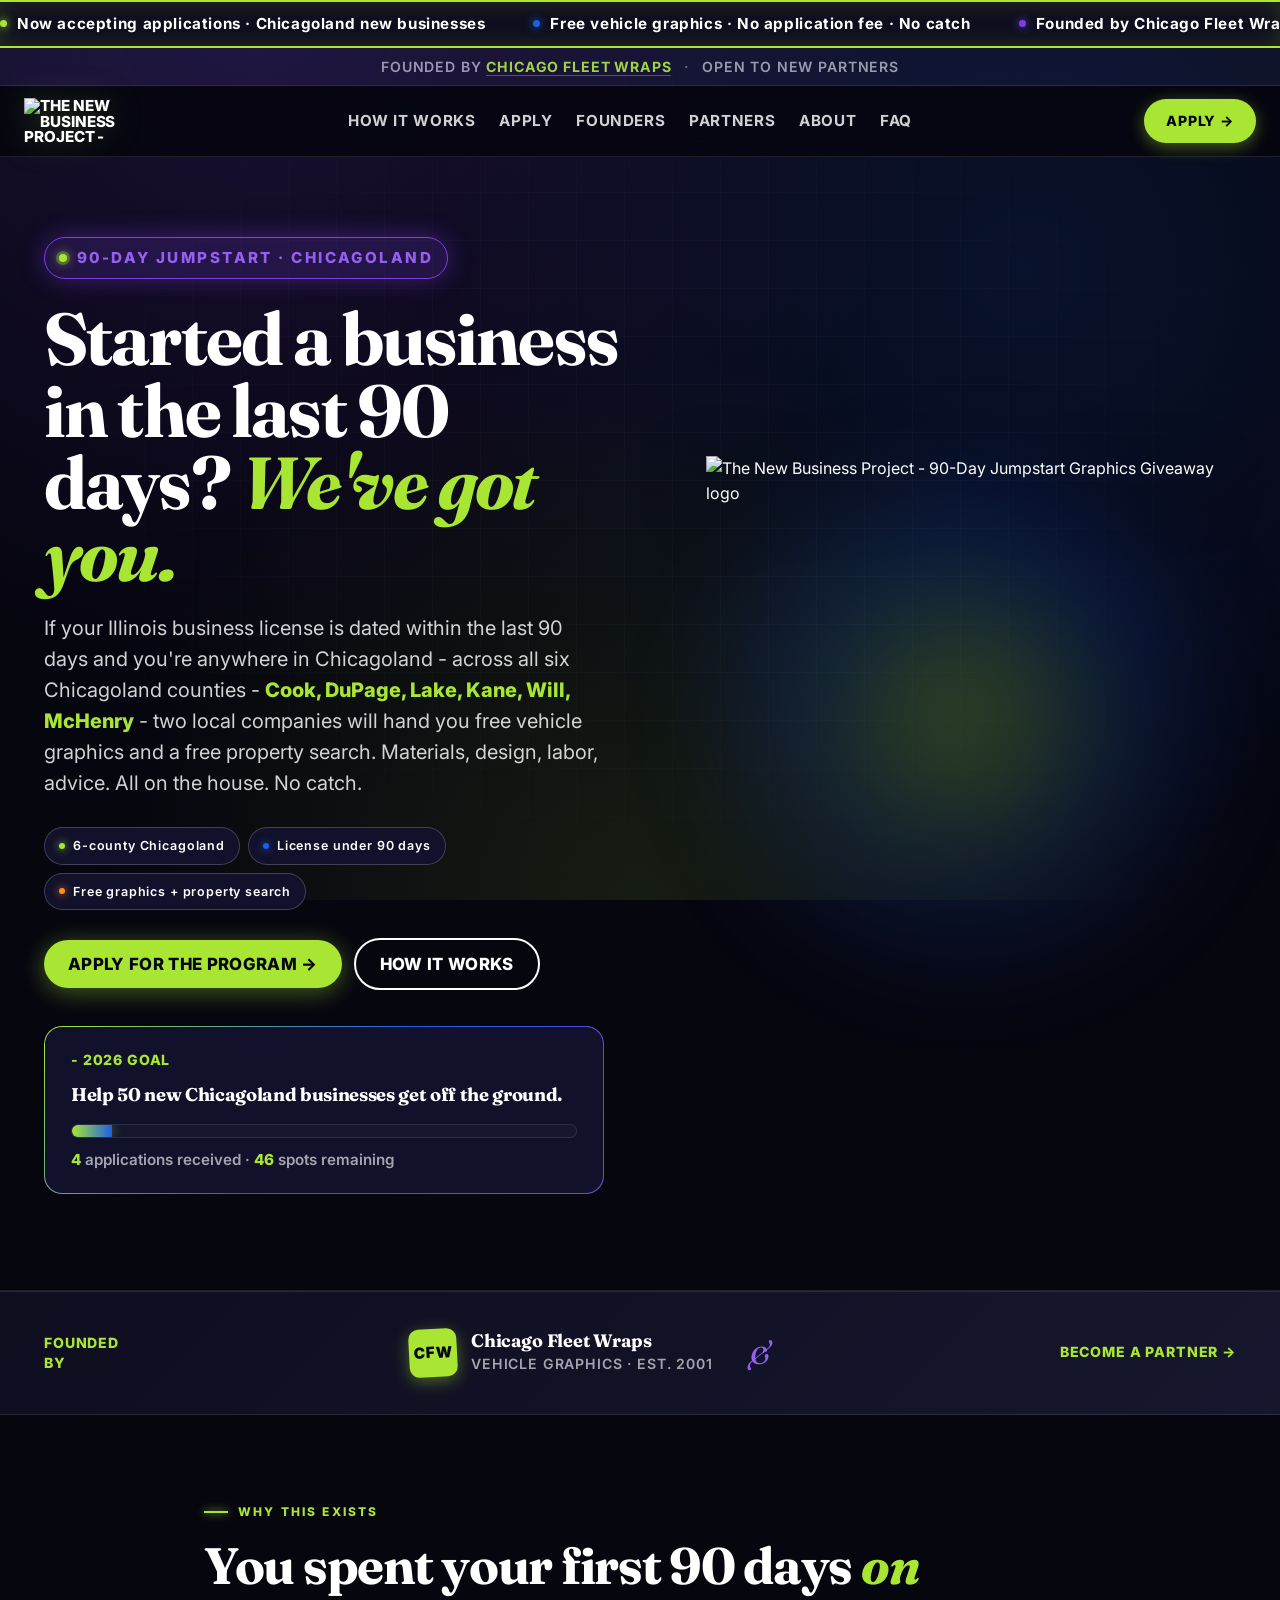
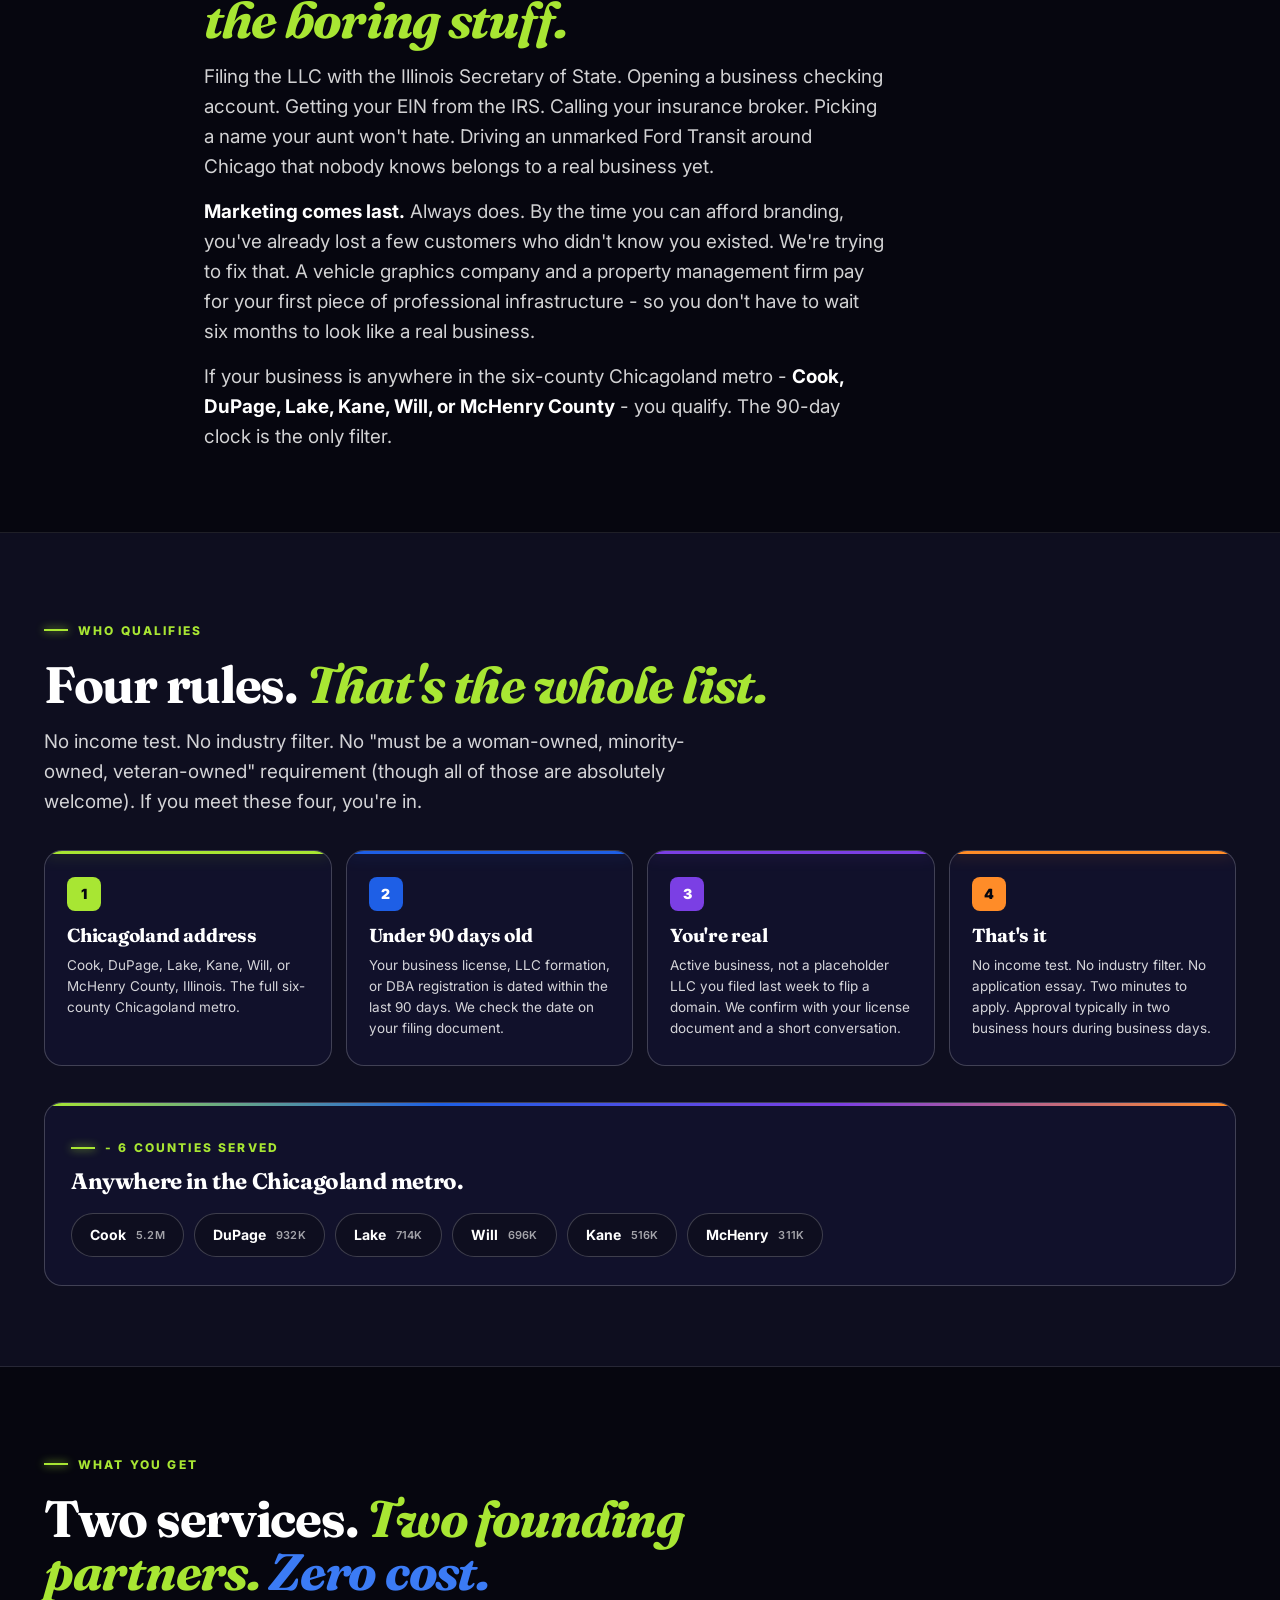
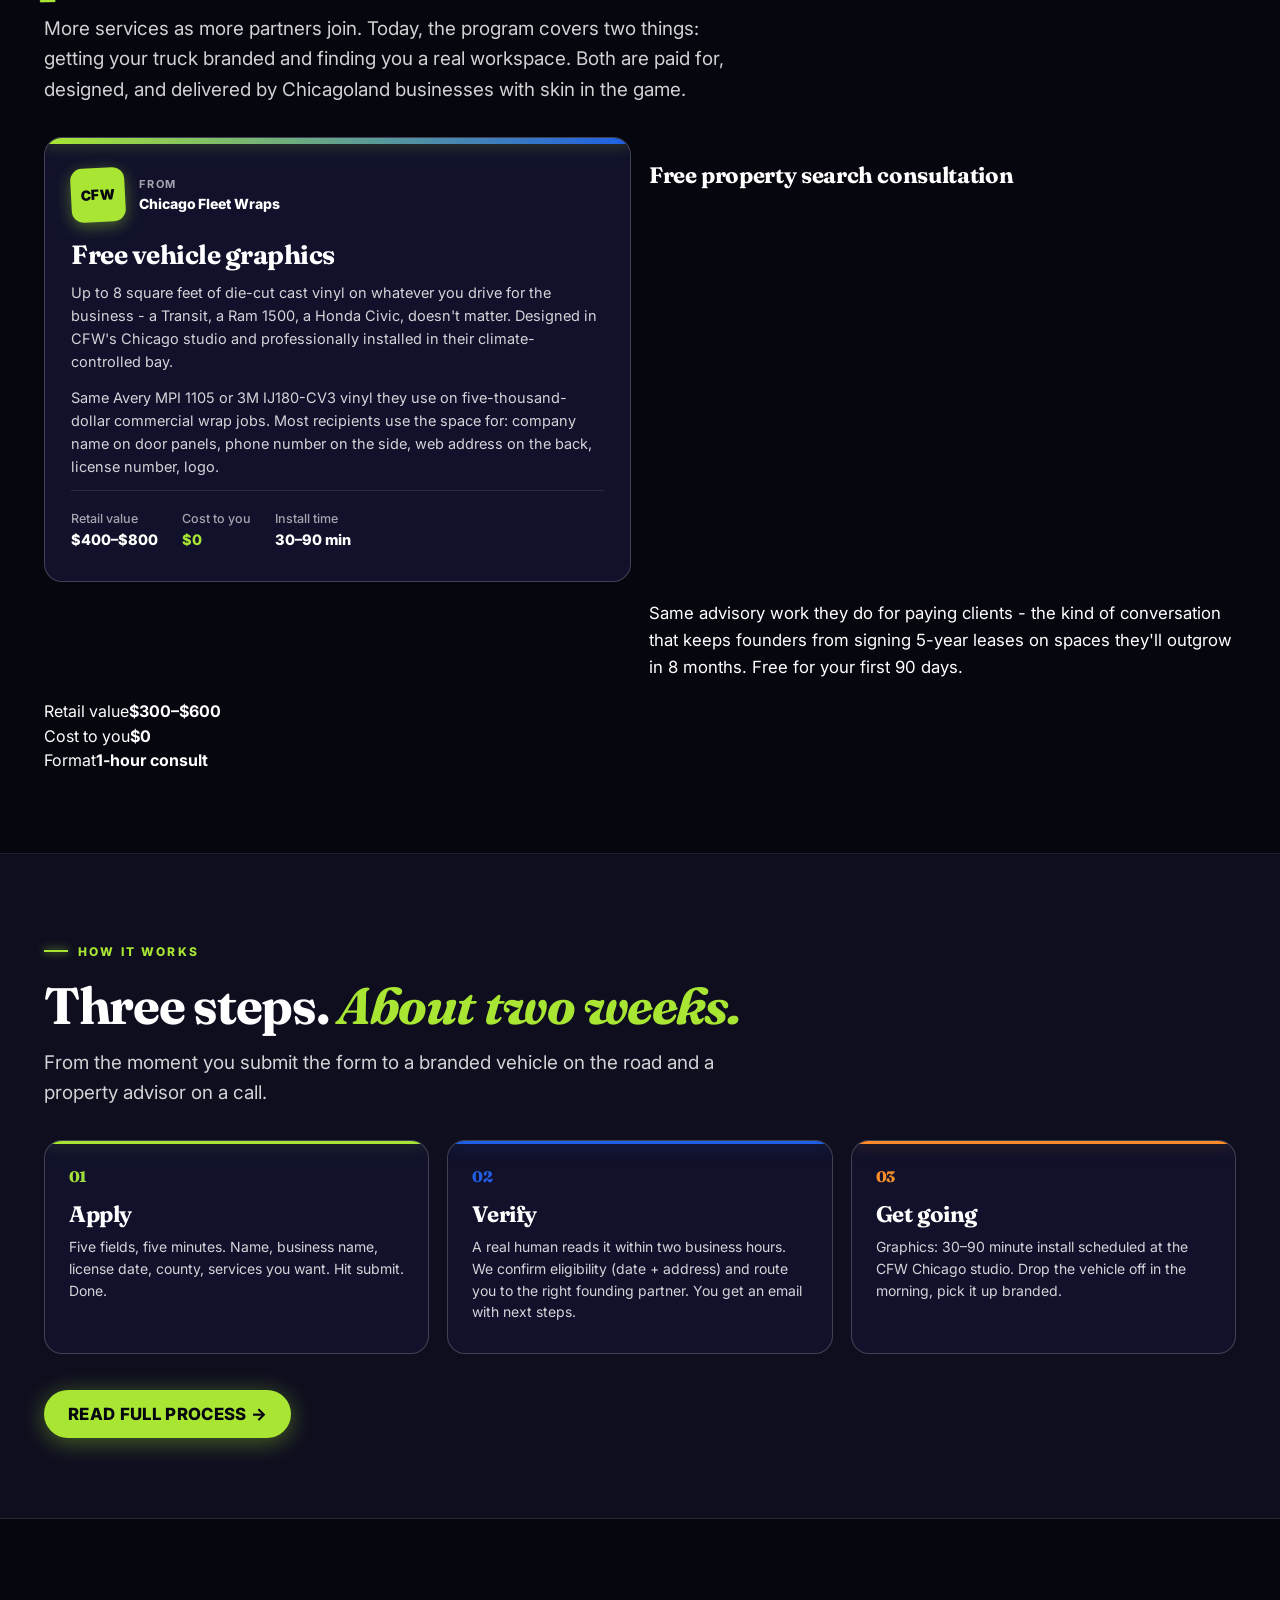
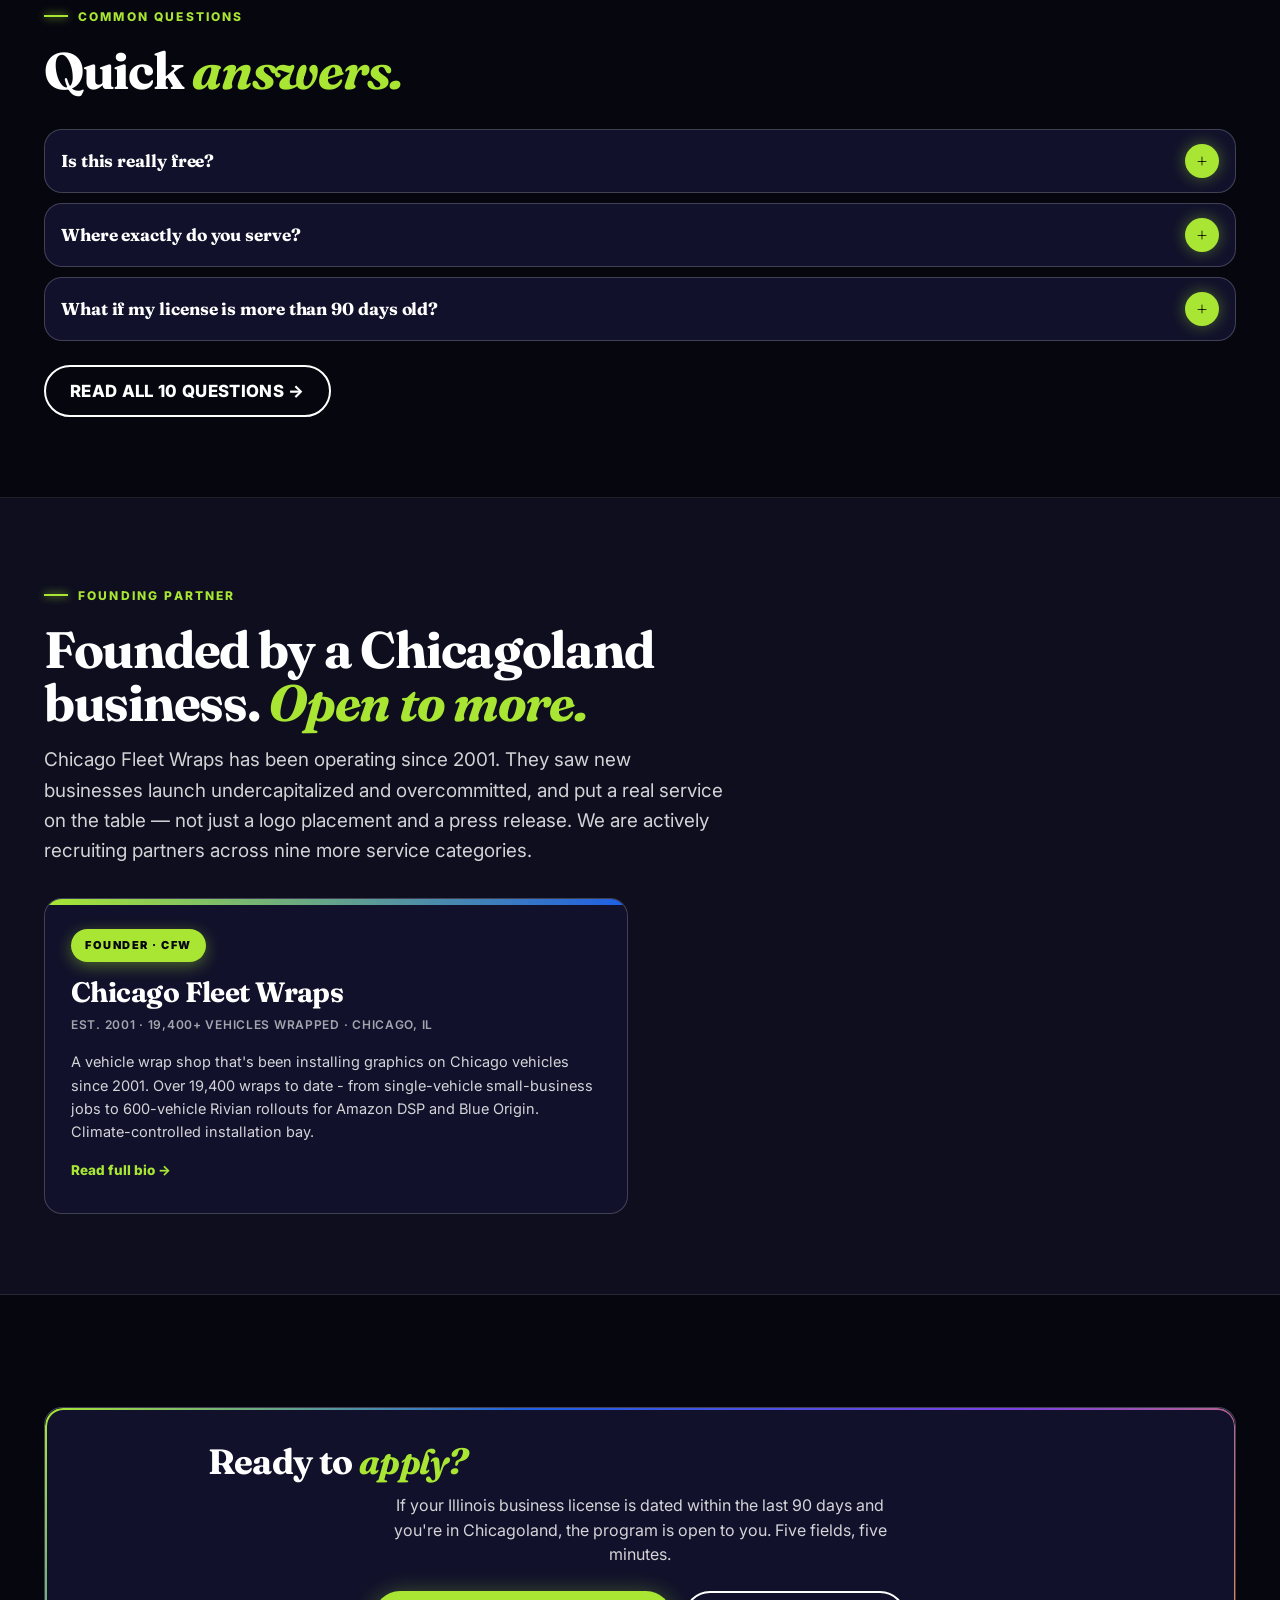
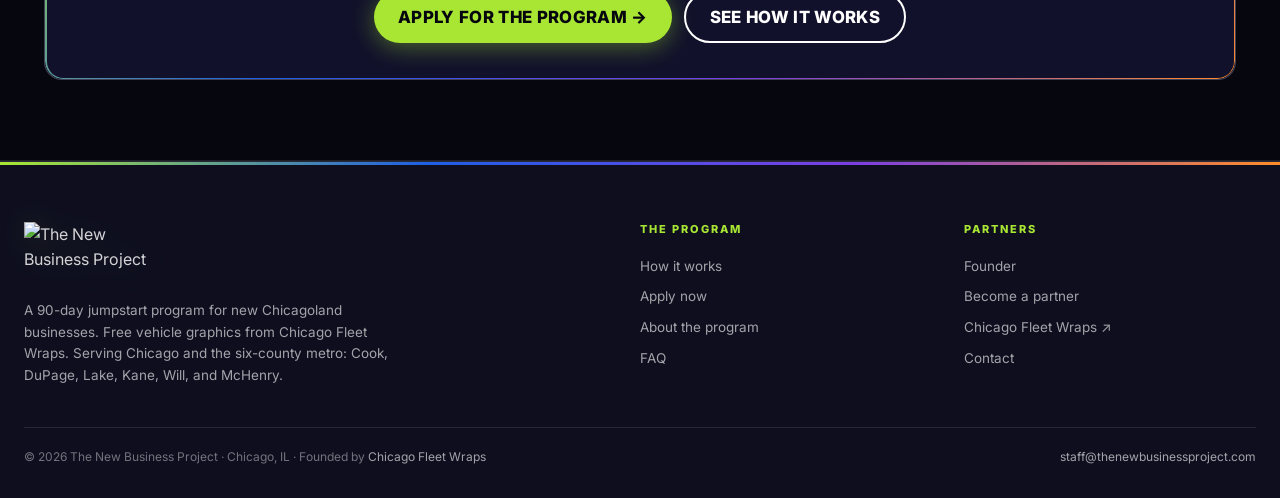
==== commit b154654c: "Remove Regions PM as a partner — site rewritten as single-founder program USER DIRECTIVE: 'remove re" ====
--- a/public/index.html
+++ b/public/index.html
@@ -5,7 +5,7 @@
 <meta name="viewport" content="width=device-width,initial-scale=1,viewport-fit=cover"/>
 
 <title>Free Graphics + Property Search · The New Business Project</title>
-<meta name="description" content="Free vehicle graphics and property search consultation for any Chicagoland business with a license under 90 days old. Co-founded by CFW + Regions PM."/>
+<meta name="description" content="Free vehicle graphics for any Chicagoland business with a license under 90 days old. Founded by Chicago Fleet Wraps. Open to new partners."/>
 <meta name="keywords" content="free vehicle graphics Chicago, new business help Chicago, 90-day jumpstart, Chicagoland startup support, free office space search, small business launch program, Cook County, DuPage County, Lake County, Kane County, Will County, McHenry County"/>
 <meta name="author" content="The New Business Project"/>
 <meta name="robots" content="index, follow, max-snippet:-1, max-image-preview:large"/>
@@ -20,7 +20,7 @@
 <meta property="og:site_name" content="The New Business Project"/>
 <meta property="og:locale" content="en_US"/>
 <meta property="og:title" content="The New Business Project - Free 90-Day Jumpstart for New Chicagoland Businesses"/>
-<meta property="og:description" content="Free vehicle graphics and property search consultation for any Chicagoland business with a license under 90 days old. Co-founded by CFW + Regions PM."/>
+<meta property="og:description" content="Free vehicle graphics for any Chicagoland business with a license under 90 days old. Founded by Chicago Fleet Wraps. Open to new partners."/>
 <meta property="og:url" content="https://thenewbusinessproject.com/"/>
 <meta property="og:image" content="https://thenewbusinessproject.com/og-image.jpg"/>
 <meta property="og:image:width" content="1200"/>
@@ -29,7 +29,7 @@
 
 <meta name="twitter:card" content="summary_large_image"/>
 <meta name="twitter:title" content="The New Business Project - Free 90-Day Jumpstart for New Chicagoland Businesses"/>
-<meta name="twitter:description" content="Free vehicle graphics and property search consultation for any Chicagoland business with a license under 90 days old. Co-founded by CFW + Regions PM."/>
+<meta name="twitter:description" content="Free vehicle graphics for any Chicagoland business with a license under 90 days old. Founded by Chicago Fleet Wraps. Open to new partners."/>
 <meta name="twitter:image" content="https://thenewbusinessproject.com/og-image.jpg"/>
 
 <meta name="geo.region" content="US-IL"/>
@@ -1160,17 +1160,17 @@
 section[id] { scroll-margin-top: 80px; }
 </style>
 
-<script type="application/ld+json">{"@context":"https://schema.org","@type":"Project","@id":"https://thenewbusinessproject.com/#project","name":"The New Business Project","alternateName":["TNBP","90-Day Jumpstart Graphics Giveaway"],"url":"https://thenewbusinessproject.com/","logo":"https://thenewbusinessproject.com/logo.png","image":"https://thenewbusinessproject.com/og-image.jpg","description":"A 90-day jumpstart program providing new Chicagoland businesses with free vehicle graphics and free property search consultation. Co-founded by Chicago Fleet Wraps and Regions PM. Serving Cook, DuPage, Lake, Kane, Will, and McHenry Counties in Illinois.","areaServed":[{"@type":"City","name":"Chicago","containedInPlace":{"@type":"State","name":"Illinois"}},{"@type":"AdministrativeArea","name":"Cook County, IL"},{"@type":"AdministrativeArea","name":"DuPage County, IL"},{"@type":"AdministrativeArea","name":"Lake County, IL"},{"@type":"AdministrativeArea","name":"Kane County, IL"},{"@type":"AdministrativeArea","name":"Will County, IL"},{"@type":"AdministrativeArea","name":"McHenry County, IL"}],"founder":[{"@type":"Organization","name":"Chicago Fleet Wraps","url":"https://chicagofleetwraps.com/"},{"@type":"Organization","name":"Regions PM","url":"https://regionspm.com/"}],"sponsor":[{"@type":"Organization","name":"Chicago Fleet Wraps","url":"https://chicagofleetwraps.com/"},{"@type":"Organization","name":"Regions PM","url":"https://regionspm.com/"}],"foundingDate":"2024","foundingLocation":{"@type":"Place","name":"Chicago, IL"}}</script>
+<script type="application/ld+json">{"@context":"https://schema.org","@type":"Project","@id":"https://thenewbusinessproject.com/#project","name":"The New Business Project","alternateName":["TNBP","90-Day Jumpstart Graphics Giveaway"],"url":"https://thenewbusinessproject.com/","logo":"https://thenewbusinessproject.com/logo.png","image":"https://thenewbusinessproject.com/og-image.jpg","description":"A 90-day jumpstart program providing new Chicagoland businesses with free vehicle graphics. Founded by Chicago Fleet Wraps. Serving Cook, DuPage, Lake, Kane, Will, and McHenry Counties in Illinois.","areaServed":[{"@type":"City","name":"Chicago","containedInPlace":{"@type":"State","name":"Illinois"}},{"@type":"AdministrativeArea","name":"Cook County, IL"},{"@type":"AdministrativeArea","name":"DuPage County, IL"},{"@type":"AdministrativeArea","name":"Lake County, IL"},{"@type":"AdministrativeArea","name":"Kane County, IL"},{"@type":"AdministrativeArea","name":"Will County, IL"},{"@type":"AdministrativeArea","name":"McHenry County, IL"}],"founder":[{"@type":"Organization","name":"Chicago Fleet Wraps","url":"https://chicagofleetwraps.com/"}],"sponsor":[{"@type":"Organization","name":"Chicago Fleet Wraps","url":"https://chicagofleetwraps.com/"}],"foundingDate":"2024","foundingLocation":{"@type":"Place","name":"Chicago, IL"}}</script>
 <script type="application/ld+json">{"@context":"https://schema.org","@type":"Organization","@id":"https://thenewbusinessproject.com/#organization","name":"The New Business Project","alternateName":"TNBP","url":"https://thenewbusinessproject.com/","logo":"https://thenewbusinessproject.com/logo.png","email":"staff@thenewbusinessproject.com","areaServed":[{"@type":"AdministrativeArea","name":"Cook County, IL"},{"@type":"AdministrativeArea","name":"DuPage County, IL"},{"@type":"AdministrativeArea","name":"Lake County, IL"},{"@type":"AdministrativeArea","name":"Kane County, IL"},{"@type":"AdministrativeArea","name":"Will County, IL"},{"@type":"AdministrativeArea","name":"McHenry County, IL"}]}</script>
 <script type="application/ld+json">{"@context":"https://schema.org","@type":"Service","@id":"https://thenewbusinessproject.com/#service-graphics","name":"Free Vehicle Graphics for New Chicagoland Businesses","serviceType":"Vehicle Graphics Installation","provider":{"@type":"Organization","name":"Chicago Fleet Wraps","url":"https://chicagofleetwraps.com/"},"areaServed":[{"@type":"AdministrativeArea","name":"Cook County, IL"},{"@type":"AdministrativeArea","name":"DuPage County, IL"},{"@type":"AdministrativeArea","name":"Lake County, IL"},{"@type":"AdministrativeArea","name":"Kane County, IL"},{"@type":"AdministrativeArea","name":"Will County, IL"},{"@type":"AdministrativeArea","name":"McHenry County, IL"}],"offers":{"@type":"Offer","price":"0","priceCurrency":"USD","availability":"https://schema.org/InStock"},"description":"Free design and installation of up to 8 square feet of die-cut cast vinyl vehicle graphics. Materials, design, and labor included."}</script>
-<script type="application/ld+json">{"@context":"https://schema.org","@type":"Service","@id":"https://thenewbusinessproject.com/#service-property","name":"Free Property Search Consultation","serviceType":"Commercial Real Estate Consultation","provider":{"@type":"Organization","name":"Regions PM","url":"https://regionspm.com/"},"areaServed":[{"@type":"AdministrativeArea","name":"Cook County, IL"},{"@type":"AdministrativeArea","name":"DuPage County, IL"},{"@type":"AdministrativeArea","name":"Lake County, IL"},{"@type":"AdministrativeArea","name":"Kane County, IL"},{"@type":"AdministrativeArea","name":"Will County, IL"},{"@type":"AdministrativeArea","name":"McHenry County, IL"}],"offers":{"@type":"Offer","price":"0","priceCurrency":"USD"},"description":"Free 1-hour property search consultation."}</script>
+
 <script type="application/ld+json">{"@context":"https://schema.org","@type":"BreadcrumbList","itemListElement":[{"@type":"ListItem","position":1,"name":"Home","item":"https://thenewbusinessproject.com/"}]}</script>
-<script type="application/ld+json">{"@context":"https://schema.org","@type":"WebSite","@id":"https://thenewbusinessproject.com/#website","url":"https://thenewbusinessproject.com/","name":"The New Business Project","alternateName":["TNBP","90-Day Jumpstart Graphics Giveaway"],"description":"Free vehicle graphics + property search consultation for new Chicagoland businesses","inLanguage":"en-US","publisher":{"@id":"https://thenewbusinessproject.com/#organization"}}</script>
+<script type="application/ld+json">{"@context":"https://schema.org","@type":"WebSite","@id":"https://thenewbusinessproject.com/#website","url":"https://thenewbusinessproject.com/","name":"The New Business Project","alternateName":["TNBP","90-Day Jumpstart Graphics Giveaway"],"description":"Free vehicle graphics for new Chicagoland businesses","inLanguage":"en-US","publisher":{"@id":"https://thenewbusinessproject.com/#organization"}}</script>
 </head>
 <body>
 
-<div class="ticker"><div class="ticker-track"><span><span class="dot l"></span>Now accepting applications · Chicagoland new businesses</span><span><span class="dot b"></span>Free vehicle graphics · Free property consult · No catch</span><span><span class="dot p"></span>Co-founded by Chicago Fleet Wraps + Regions PM</span><span><span class="dot o"></span>Cook · DuPage · Lake · Kane · Will · McHenry counties</span><span><span class="dot l"></span>Looking for partners · Lawyers · Accountants · Banks · Web designers · Printers</span><span><span class="dot b"></span>Goal: 50 new Chicagoland businesses helped by year-end 2026</span><span><span class="dot l"></span>Now accepting applications · Chicagoland new businesses</span><span><span class="dot b"></span>Free vehicle graphics · Free property consult · No catch</span><span><span class="dot p"></span>Co-founded by Chicago Fleet Wraps + Regions PM</span><span><span class="dot o"></span>Cook · DuPage · Lake · Kane · Will · McHenry counties</span><span><span class="dot l"></span>Looking for partners · Lawyers · Accountants · Banks · Web designers · Printers</span><span><span class="dot b"></span>Goal: 50 new Chicagoland businesses helped by year-end 2026</span></div></div>
-<div class="cofounder-mini">Co-founded by <a href="https://chicagofleetwraps.com" target="_blank" rel="noopener">Chicago Fleet Wraps</a> <span class="sep">+</span> <a href="https://regionspm.com" target="_blank" rel="noopener">Regions PM</a> <span class="sep">·</span> Open to new partners</div>
+<div class="ticker"><div class="ticker-track"><span><span class="dot l"></span>Now accepting applications · Chicagoland new businesses</span><span><span class="dot b"></span>Free vehicle graphics · No application fee · No catch</span><span><span class="dot p"></span>Founded by Chicago Fleet Wraps · Open to new partners</span><span><span class="dot o"></span>Cook · DuPage · Lake · Kane · Will · McHenry counties</span><span><span class="dot l"></span>Looking for partners · Lawyers · Accountants · Banks · Web designers · Printers</span><span><span class="dot b"></span>Goal: 50 new Chicagoland businesses helped by year-end 2026</span><span><span class="dot l"></span>Now accepting applications · Chicagoland new businesses</span><span><span class="dot b"></span>Free vehicle graphics · No application fee · No catch</span><span><span class="dot p"></span>Founded by Chicago Fleet Wraps · Open to new partners</span><span><span class="dot o"></span>Cook · DuPage · Lake · Kane · Will · McHenry counties</span><span><span class="dot l"></span>Looking for partners · Lawyers · Accountants · Banks · Web designers · Printers</span><span><span class="dot b"></span>Goal: 50 new Chicagoland businesses helped by year-end 2026</span></div></div>
+<div class="cofounder-mini">Founded by <a href="https://chicagofleetwraps.com" target="_blank" rel="noopener">Chicago Fleet Wraps</a> <span class="sep">·</span> Open to new partners</div>
 <header class="tnbp-header"><div class="tnbp-header-inner"><a href="/" class="tnbp-mark" aria-label="The New Business Project home"><picture><source srcset="/logo.webp" type="image/webp"/><img src="/logo.png" alt="The New Business Project - 90-Day Jumpstart Graphics Giveaway logo" width="92" height="46"/></picture></a><nav class="tnbp-nav-links" aria-label="Main navigation"><a href="/how-it-works/">How it works</a><a href="/apply/">Apply</a><a href="/founders/">Founders</a><a href="/partners/">Partners</a><a href="/about/">About</a><a href="/faq/">FAQ</a></nav><a href="/apply/" class="tnbp-nav-cta">Apply →</a></div></header>
 
 <main id="main">
@@ -1186,10 +1186,10 @@
 <div class="hero-logo-wrap"><picture><source srcset="/logo.webp" type="image/webp"/><img src="/logo.png" alt="The New Business Project - 90-Day Jumpstart Graphics Giveaway logo" class="hero-logo" width="520" height="520"/></picture></div>
 </div></div></section>
 
-<section class="cofounders-band" aria-label="Co-founding partners">
+<section class="cofounders-band" aria-label="Founding partner">
  <div class="wrap">
  <div class="cofounders-grid">
- <p class="cofounders-label">Co-founded<br>by</p>
+ <p class="cofounders-label">Founded<br>by</p>
  <div class="cofounders-row">
  <div class="cofounder">
  <div class="cofounder-mark cfw">CFW</div>
@@ -1199,14 +1199,7 @@
  </div>
  </div>
  <span class="cofounders-amp">&amp;</span>
- <div class="cofounder">
- <div class="cofounder-mark regions">RPM</div>
- <div class="cofounder-text">
- <span class="cofounder-name"><a href="https://regionspm.com" target="_blank" rel="noopener">Regions PM</a></span>
- <span class="cofounder-role">Property management</span>
- </div>
- </div>
- </div>
+</div>
  <a href="/partners/" class="cofounders-cta">Become a partner →</a>
  </div>
  </div>
@@ -1260,9 +1253,8 @@
 <p>Same Avery MPI 1105 or 3M IJ180-CV3 vinyl they use on five-thousand-dollar commercial wrap jobs. Most recipients use the space for: company name on door panels, phone number on the side, web address on the back, license number, logo.</p>
 <div class="gift-deets"><div><span>Retail value</span><strong>$400–$800</strong></div><div><span>Cost to you</span><strong class="free">$0</strong></div><div><span>Install time</span><strong>30–90 min</strong></div></div>
 </div>
-<div class="gift regions"><div class="gift-header"><div class="gift-mark">RPM</div><div class="gift-tag">From <strong>Regions PM</strong></div></div>
 <h3>Free property search consultation</h3>
-<p>Need office space, retail, warehouse, or co-working anywhere in Chicago or the surrounding suburbs? Regions PM walks you through what's actually available, what neighborhoods cost, and what lease terms will burn you in year two.</p>
+<p></p>
 <p>Same advisory work they do for paying clients - the kind of conversation that keeps founders from signing 5-year leases on spaces they'll outgrow in 8 months. Free for your first 90 days.</p>
 <div class="gift-deets"><div><span>Retail value</span><strong>$300–$600</strong></div><div><span>Cost to you</span><strong class="free">$0</strong></div><div><span>Format</span><strong>1-hour consult</strong></div></div>
 </div>
@@ -1278,7 +1270,7 @@
 <div class="steps-grid">
 <div class="step"><div class="step-num">01</div><h3>Apply</h3><p>Five fields, five minutes. Name, business name, license date, county, services you want. Hit submit. Done.</p></div>
 <div class="step"><div class="step-num">02</div><h3>Verify</h3><p>A real human reads it within two business hours. We confirm eligibility (date + address) and route you to the right founding partner. You get an email with next steps.</p></div>
-<div class="step"><div class="step-num">03</div><h3>Get going</h3><p>Graphics: 30–90 min install scheduled at the CFW Chicago studio. Property: Regions PM schedules a 1-hour consult within a week.</p></div>
+<div class="step"><div class="step-num">03</div><h3>Get going</h3><p>Graphics: 30–90 minute install scheduled at the CFW Chicago studio. Drop the vehicle off in the morning, pick it up branded.</p></div>
 </div>
 <div style="margin-top:36px"><a class="btn-primary" href="/how-it-works/">Read full process →</a></div>
 </div>
@@ -1289,9 +1281,9 @@
 <p class="sec-label">Common questions</p>
 <h2>Quick <em>answers.</em></h2>
 <div class="faq-list">
-<details><summary>Is this really free?</summary><p>Yes. Completely free. The program is funded by Chicago Fleet Wraps and Regions PM out of their marketing budgets. The bet on their end: businesses we help in their first 90 days remember it. Some come back two or three years later when they need a real $5,000 wrap or want to renegotiate a lease. That's the whole model. No fine print, no upsell. <a href="/faq/">More questions →</a></p></details>
+<details><summary>Is this really free?</summary><p>Yes. Completely free. The program is funded by Chicago Fleet Wraps out of their marketing budget. The bet on their end: businesses we help in their first 90 days remember it. Some come back two or three years later when they need a real $5,000 wrap. That's the whole model. No fine print, no upsell. <a href="/faq/">More questions →</a></p></details>
 <details><summary>Where exactly do you serve?</summary><p>The six-county Chicagoland metro: Cook, DuPage, Lake, Kane, Will, and McHenry counties in Illinois. Combined population roughly 8.4 million.</p></details>
-<details><summary>What if my license is more than 90 days old?</summary><p>The 90-day window is firm. The program is designed for that critical first quarter. If you're past 90, contact our partners directly - Chicago Fleet Wraps offers fleet pricing with a small-business discount, and Regions PM consults paying clients at standard rates. <a href="/faq/">See full FAQ →</a></p></details>
+<details><summary>What if my license is more than 90 days old?</summary><p>The 90-day window is firm. The program is designed for that critical first quarter. If you're past 90, contact Chicago Fleet Wraps directly — they offer fleet pricing with a small-business discount. <a href="/faq/">See full FAQ →</a></p></details>
 </div>
 <div style="margin-top:24px"><a class="btn-ghost" href="/faq/">Read all 10 questions →</a></div>
 </div>
@@ -1299,22 +1291,15 @@
 
 <section class="sec tinted bordered">
 <div class="wrap">
-<p class="sec-label">Founding partners</p>
-<h2>Two Chicagoland businesses. <em>One mission.</em></h2>
-<p class="lede">Both have been operating in Chicagoland for years. Both saw the same problem from different angles. Both are putting real services on the table - not just logo placement and a press release.</p>
+<p class="sec-label">Founding partner</p>
+<h2>Founded by a Chicagoland business. <em>Open to more.</em></h2>
+<p class="lede">Chicago Fleet Wraps has been operating since 2001. They saw new businesses launch undercapitalized and overcommitted, and put a real service on the table — not just a logo placement and a press release. We are actively recruiting partners across nine more service categories.</p>
 <div class="founders-detail-grid">
 <div class="founder-detail cfw">
-<span class="role-badge">CO-FOUNDER · CFW</span>
+<span class="role-badge">FOUNDER · CFW</span>
 <h2>Chicago Fleet Wraps</h2>
 <p class="est">Est. 2001 · 19,400+ vehicles wrapped · Chicago, IL</p>
 <p>A vehicle wrap shop that's been installing graphics on Chicago vehicles since 2001. Over 19,400 wraps to date - from single-vehicle small-business jobs to 600-vehicle Rivian rollouts for Amazon DSP and Blue Origin. Climate-controlled installation bay.</p>
-<a class="visit" href="/founders/">Read full bio →</a>
-</div>
-<div class="founder-detail regions">
-<span class="role-badge">CO-FOUNDER · RPM</span>
-<h2>Regions PM</h2>
-<p class="est">Property management · Chicagoland</p>
-<p>A property management firm with deep visibility into Chicagoland's commercial real estate market - office, retail, warehouse, and storage. The kind of advisor that keeps founders from signing the wrong 5-year lease.</p>
 <a class="visit" href="/founders/">Read full bio →</a>
 </div>
 </div>
@@ -1338,7 +1323,7 @@
  <div class="tnbp-footer-grid">
  <div>
  <div class="brand"><picture><source srcset="/logo.webp" type="image/webp"/><img src="/logo.png" alt="The New Business Project" width="128" height="64"/></picture></div>
- <p>A 90-day jumpstart program for new Chicagoland businesses. Free vehicle graphics from Chicago Fleet Wraps. Free property search from Regions PM. Serving Chicago and the six-county metro: Cook, DuPage, Lake, Kane, Will, and McHenry.</p>
+ <p>A 90-day jumpstart program for new Chicagoland businesses. Free vehicle graphics from Chicago Fleet Wraps. Serving Chicago and the six-county metro: Cook, DuPage, Lake, Kane, Will, and McHenry.</p>
  </div>
  <div class="col">
  <h4>The Program</h4>
@@ -1349,15 +1334,15 @@
  </div>
  <div class="col">
  <h4>Partners</h4>
- <a href="/founders/">Co-founders</a>
+ <a href="/founders/">Founder</a>
  <a href="/partners/">Become a partner</a>
  <a href="https://chicagofleetwraps.com" target="_blank" rel="noopener">Chicago Fleet Wraps ↗</a>
- <a href="https://regionspm.com" target="_blank" rel="noopener">Regions PM ↗</a>
+ 
  <a href="mailto:staff@thenewbusinessproject.com">Contact</a>
  </div>
  </div>
  <div class="tnbp-footer-bottom">
- <div>© 2026 The New Business Project · Chicago, IL · Co-founded by <a href="https://chicagofleetwraps.com" target="_blank" rel="noopener">Chicago Fleet Wraps</a> &amp; <a href="https://regionspm.com" target="_blank" rel="noopener">Regions PM</a></div>
+ <div>© 2026 The New Business Project · Chicago, IL · Founded by <a href="https://chicagofleetwraps.com" target="_blank" rel="noopener">Chicago Fleet Wraps</a></div>
  <div><a href="mailto:staff@thenewbusinessproject.com">staff@thenewbusinessproject.com</a></div>
  </div>
  </div>
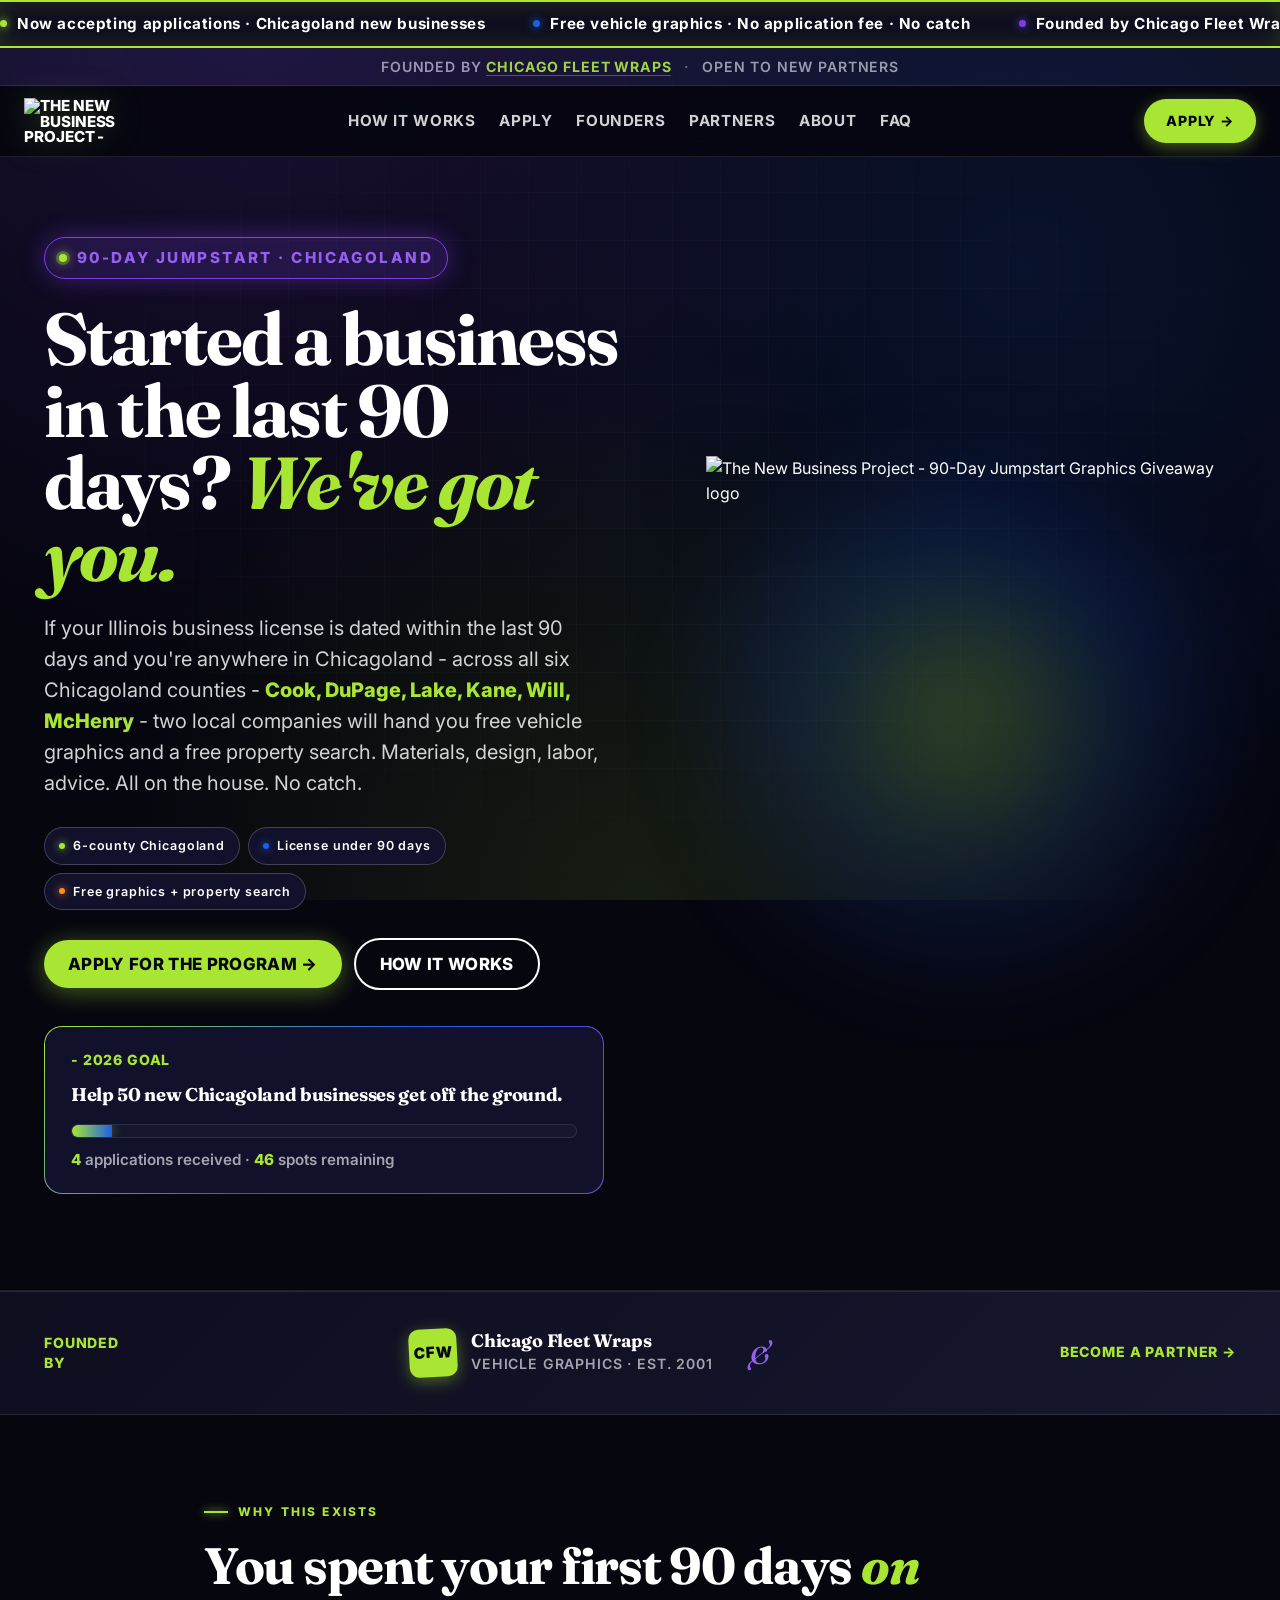
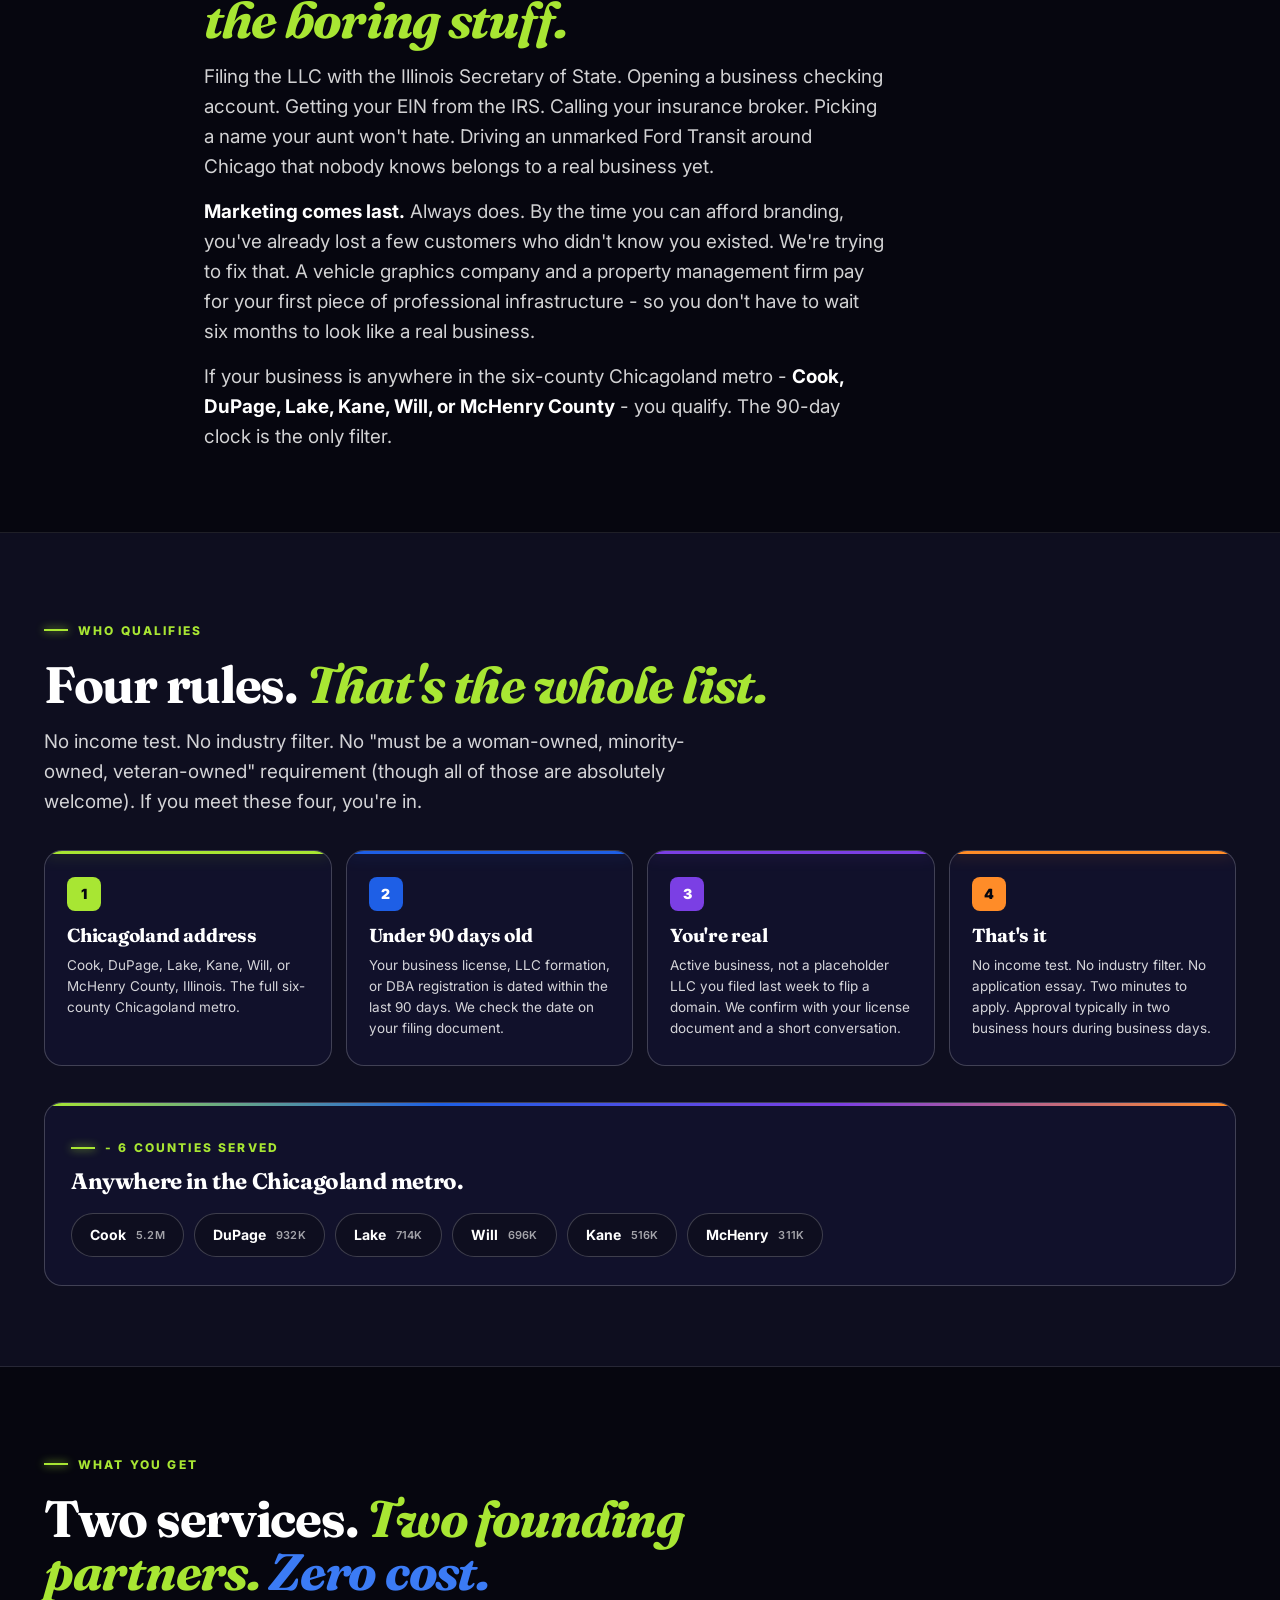
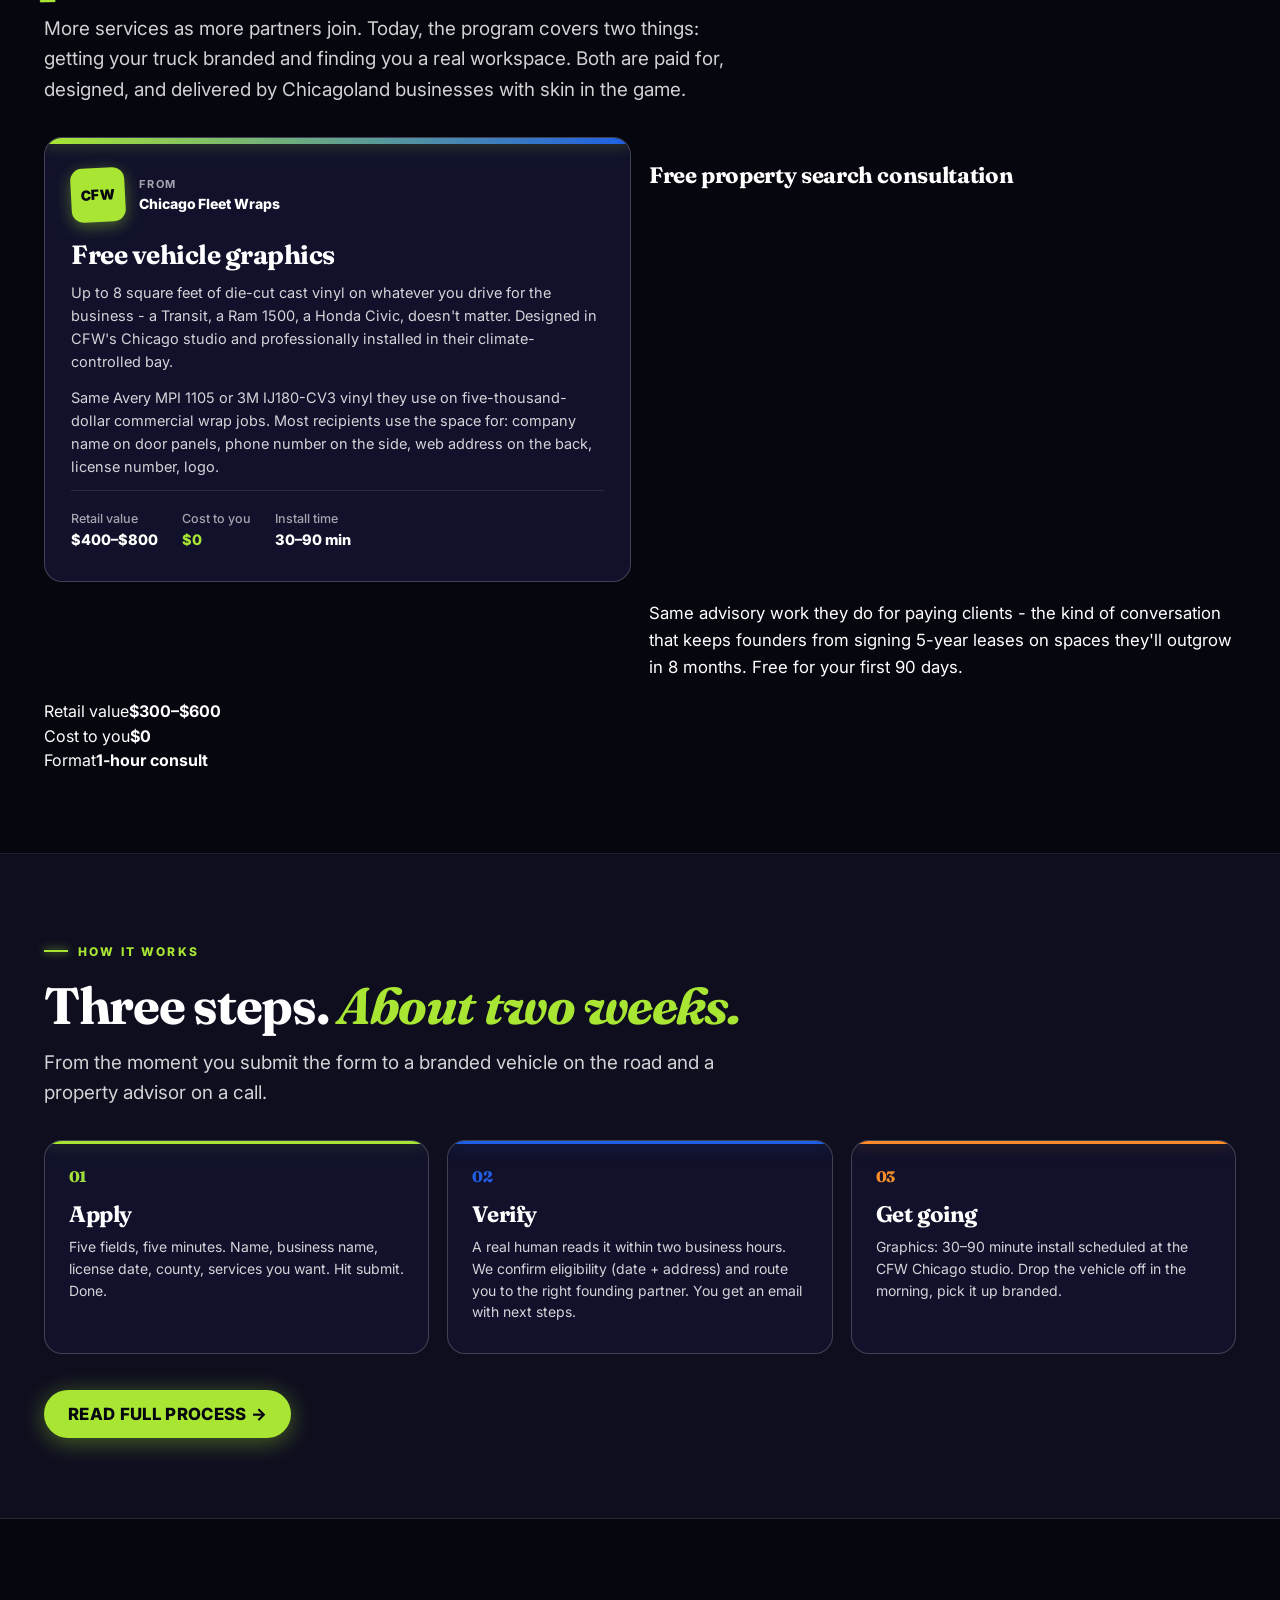
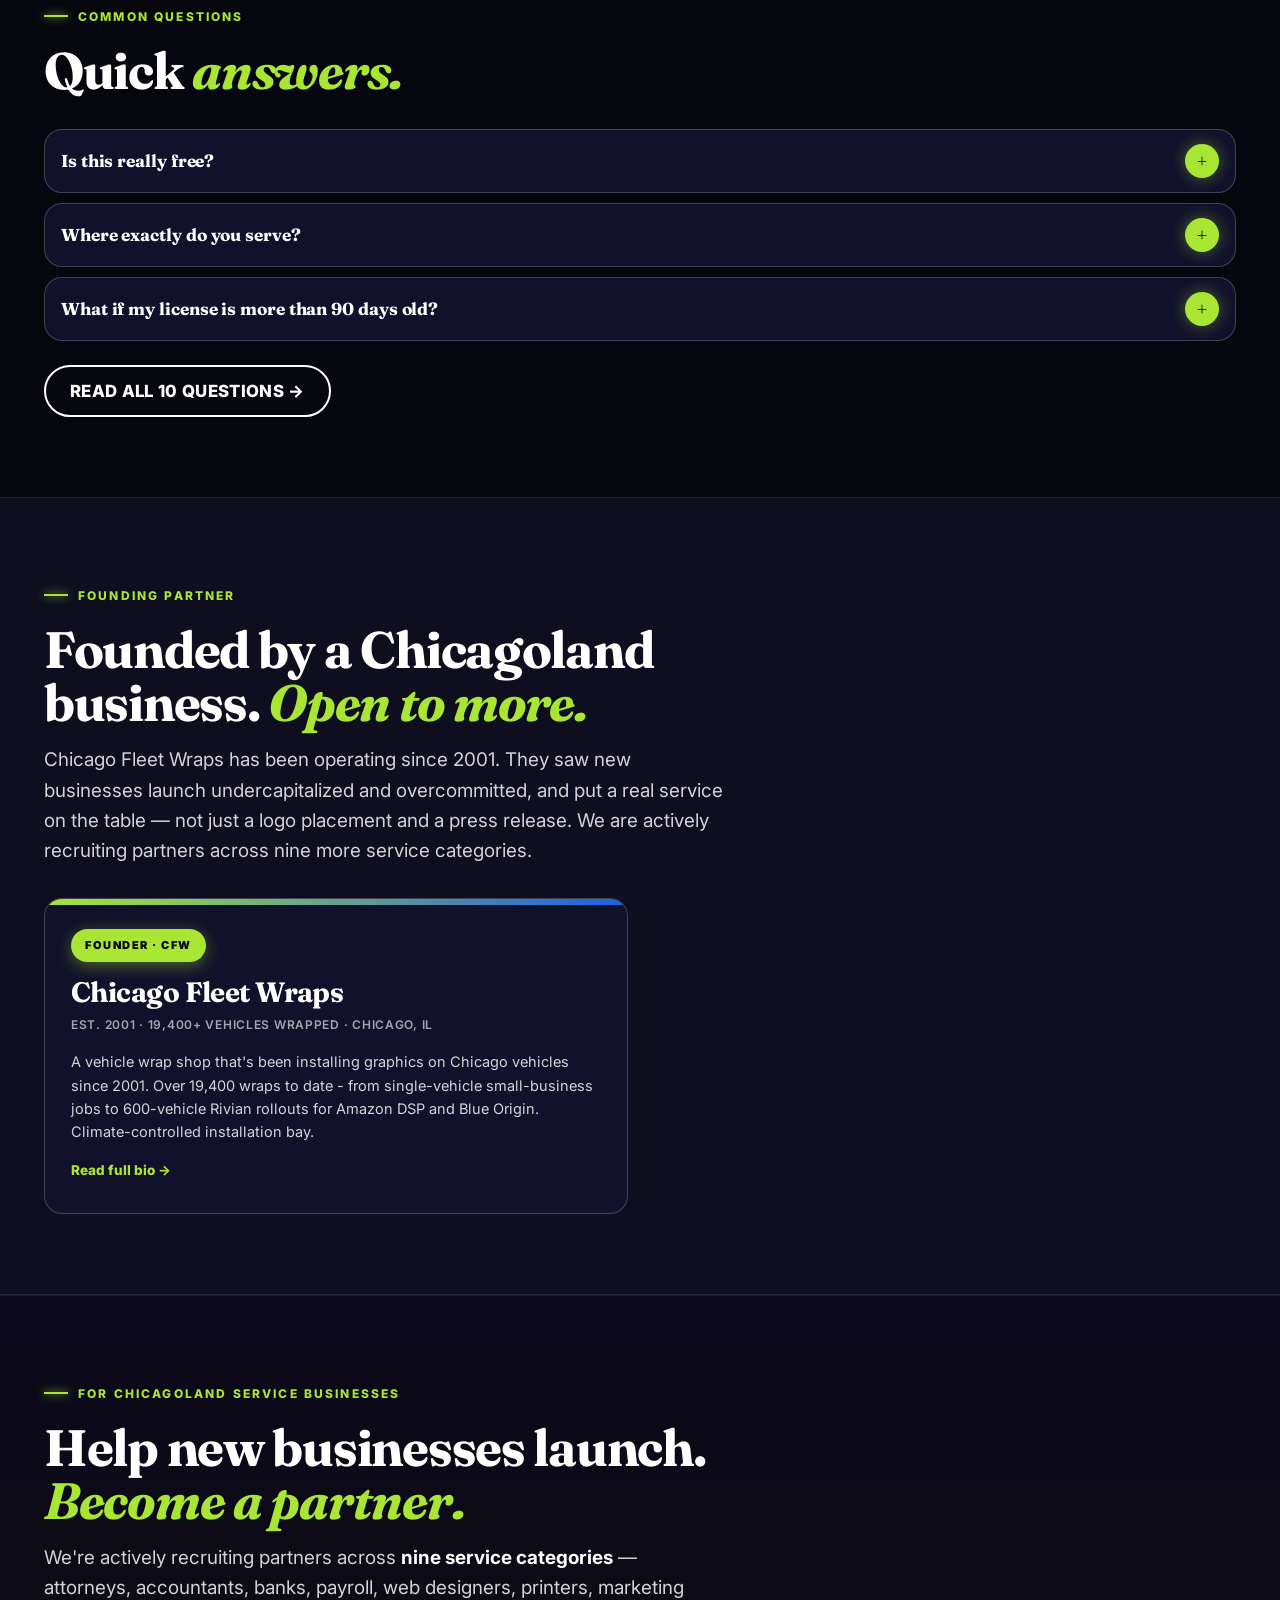
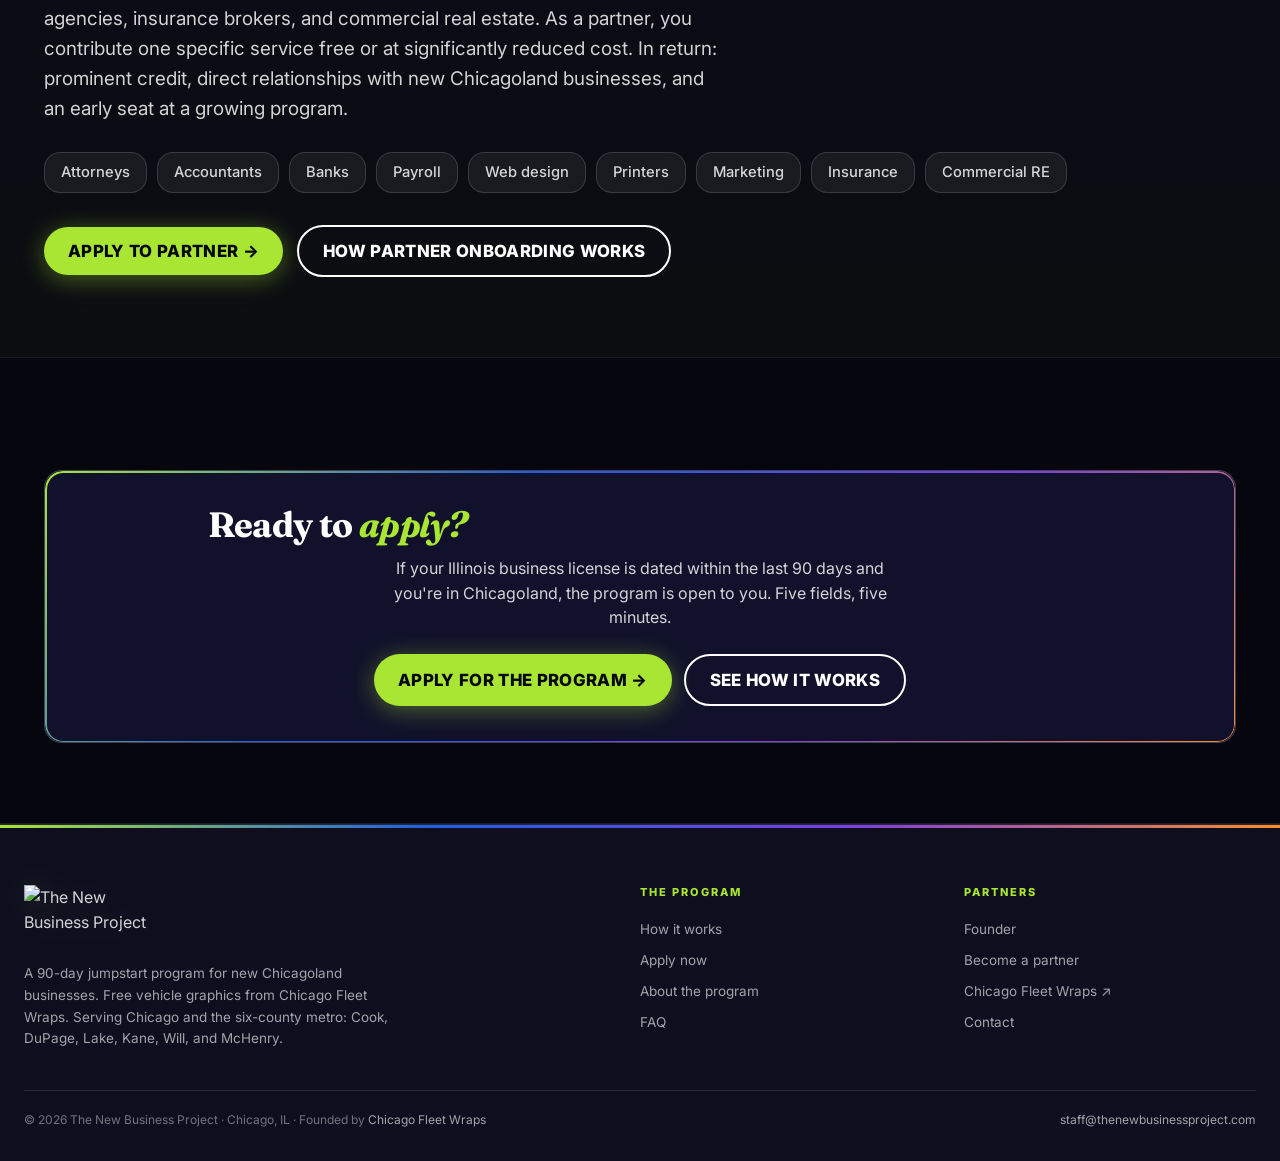
==== commit 7e21b81d: "Add real partner application form + homepage partner callout + 'sponsor'→'funder' in schema USER DIR" ====
--- a/public/index.html
+++ b/public/index.html
@@ -1158,9 +1158,36 @@
 
 /* ── STICKY HEADER OFFSET (if present): account for nav height ──────── */
 section[id] { scroll-margin-top: 80px; }
+
+/* ─── HOMEPAGE PARTNER CALLOUT ─────────────────────────────────────── */
+.partner-callout {
+  background: linear-gradient(180deg, rgba(123,63,228,0.05) 0%, rgba(168,230,51,0.04) 100%);
+  border-top: 1px solid rgba(255,255,255,0.06);
+  border-bottom: 1px solid rgba(255,255,255,0.06);
+}
+.partner-callout-cats {
+  display: flex; flex-wrap: wrap; gap: 10px;
+  margin: 28px 0 32px;
+}
+.partner-callout-cats span {
+  background: rgba(255,255,255,0.06);
+  border: 1px solid rgba(255,255,255,0.14);
+  color: var(--ink-2, rgba(255,255,255,0.85));
+  padding: 8px 16px;
+  border-radius: 16px;
+  font-size: 0.92rem;
+  font-weight: 500;
+}
+.partner-callout-cta {
+  display: flex; flex-wrap: wrap; gap: 14px; align-items: center;
+}
+@media (max-width: 559px) {
+  .partner-callout-cta { flex-direction: column; align-items: stretch; }
+  .partner-callout-cta a { text-align: center; }
+}
 </style>
 
-<script type="application/ld+json">{"@context":"https://schema.org","@type":"Project","@id":"https://thenewbusinessproject.com/#project","name":"The New Business Project","alternateName":["TNBP","90-Day Jumpstart Graphics Giveaway"],"url":"https://thenewbusinessproject.com/","logo":"https://thenewbusinessproject.com/logo.png","image":"https://thenewbusinessproject.com/og-image.jpg","description":"A 90-day jumpstart program providing new Chicagoland businesses with free vehicle graphics. Founded by Chicago Fleet Wraps. Serving Cook, DuPage, Lake, Kane, Will, and McHenry Counties in Illinois.","areaServed":[{"@type":"City","name":"Chicago","containedInPlace":{"@type":"State","name":"Illinois"}},{"@type":"AdministrativeArea","name":"Cook County, IL"},{"@type":"AdministrativeArea","name":"DuPage County, IL"},{"@type":"AdministrativeArea","name":"Lake County, IL"},{"@type":"AdministrativeArea","name":"Kane County, IL"},{"@type":"AdministrativeArea","name":"Will County, IL"},{"@type":"AdministrativeArea","name":"McHenry County, IL"}],"founder":[{"@type":"Organization","name":"Chicago Fleet Wraps","url":"https://chicagofleetwraps.com/"}],"sponsor":[{"@type":"Organization","name":"Chicago Fleet Wraps","url":"https://chicagofleetwraps.com/"}],"foundingDate":"2024","foundingLocation":{"@type":"Place","name":"Chicago, IL"}}</script>
+<script type="application/ld+json">{"@context":"https://schema.org","@type":"Project","@id":"https://thenewbusinessproject.com/#project","name":"The New Business Project","alternateName":["TNBP","90-Day Jumpstart Graphics Giveaway"],"url":"https://thenewbusinessproject.com/","logo":"https://thenewbusinessproject.com/logo.png","image":"https://thenewbusinessproject.com/og-image.jpg","description":"A 90-day jumpstart program providing new Chicagoland businesses with free vehicle graphics. Founded by Chicago Fleet Wraps. Serving Cook, DuPage, Lake, Kane, Will, and McHenry Counties in Illinois.","areaServed":[{"@type":"City","name":"Chicago","containedInPlace":{"@type":"State","name":"Illinois"}},{"@type":"AdministrativeArea","name":"Cook County, IL"},{"@type":"AdministrativeArea","name":"DuPage County, IL"},{"@type":"AdministrativeArea","name":"Lake County, IL"},{"@type":"AdministrativeArea","name":"Kane County, IL"},{"@type":"AdministrativeArea","name":"Will County, IL"},{"@type":"AdministrativeArea","name":"McHenry County, IL"}],"founder":[{"@type":"Organization","name":"Chicago Fleet Wraps","url":"https://chicagofleetwraps.com/"}],"funder":[{"@type":"Organization","name":"Chicago Fleet Wraps","url":"https://chicagofleetwraps.com/"}],"foundingDate":"2024","foundingLocation":{"@type":"Place","name":"Chicago, IL"}}</script>
 <script type="application/ld+json">{"@context":"https://schema.org","@type":"Organization","@id":"https://thenewbusinessproject.com/#organization","name":"The New Business Project","alternateName":"TNBP","url":"https://thenewbusinessproject.com/","logo":"https://thenewbusinessproject.com/logo.png","email":"staff@thenewbusinessproject.com","areaServed":[{"@type":"AdministrativeArea","name":"Cook County, IL"},{"@type":"AdministrativeArea","name":"DuPage County, IL"},{"@type":"AdministrativeArea","name":"Lake County, IL"},{"@type":"AdministrativeArea","name":"Kane County, IL"},{"@type":"AdministrativeArea","name":"Will County, IL"},{"@type":"AdministrativeArea","name":"McHenry County, IL"}]}</script>
 <script type="application/ld+json">{"@context":"https://schema.org","@type":"Service","@id":"https://thenewbusinessproject.com/#service-graphics","name":"Free Vehicle Graphics for New Chicagoland Businesses","serviceType":"Vehicle Graphics Installation","provider":{"@type":"Organization","name":"Chicago Fleet Wraps","url":"https://chicagofleetwraps.com/"},"areaServed":[{"@type":"AdministrativeArea","name":"Cook County, IL"},{"@type":"AdministrativeArea","name":"DuPage County, IL"},{"@type":"AdministrativeArea","name":"Lake County, IL"},{"@type":"AdministrativeArea","name":"Kane County, IL"},{"@type":"AdministrativeArea","name":"Will County, IL"},{"@type":"AdministrativeArea","name":"McHenry County, IL"}],"offers":{"@type":"Offer","price":"0","priceCurrency":"USD","availability":"https://schema.org/InStock"},"description":"Free design and installation of up to 8 square feet of die-cut cast vinyl vehicle graphics. Materials, design, and labor included."}</script>
 
@@ -1200,7 +1227,7 @@
  </div>
  <span class="cofounders-amp">&amp;</span>
 </div>
- <a href="/partners/" class="cofounders-cta">Become a partner →</a>
+ <a href="/partners/#apply" class="cofounders-cta">Become a partner →</a>
  </div>
  </div>
 </section>
@@ -1305,6 +1332,30 @@
 </div>
 </div>
 </section>
+<!-- Partner recruitment callout -->
+<section class="sec partner-callout" aria-label="Become a partner">
+  <div class="wrap">
+    <p class="sec-label">For Chicagoland service businesses</p>
+    <h2>Help new businesses launch. <em>Become a partner.</em></h2>
+    <p class="lede">We're actively recruiting partners across <strong>nine service categories</strong> — attorneys, accountants, banks, payroll, web designers, printers, marketing agencies, insurance brokers, and commercial real estate. As a partner, you contribute one specific service free or at significantly reduced cost. In return: prominent credit, direct relationships with new Chicagoland businesses, and an early seat at a growing program.</p>
+    <div class="partner-callout-cats">
+      <span>Attorneys</span>
+      <span>Accountants</span>
+      <span>Banks</span>
+      <span>Payroll</span>
+      <span>Web design</span>
+      <span>Printers</span>
+      <span>Marketing</span>
+      <span>Insurance</span>
+      <span>Commercial RE</span>
+    </div>
+    <div class="partner-callout-cta">
+      <a class="btn-primary" href="/partners/#apply">Apply to partner →</a>
+      <a class="btn-ghost" href="/partners/">How partner onboarding works</a>
+    </div>
+  </div>
+</section>
+
 
 <section class="sec bordered">
 <div class="wrap">
@@ -1360,6 +1411,17 @@
  <input type="checkbox" name="want_property"/>
  <textarea name="notes"></textarea>
 </form>
+<form name="tnbp-partner" data-netlify="true" netlify-honeypot="bot-field" hidden>
+<input type="text" name="contact_name"/>
+<input type="text" name="business_name"/>
+<input type="email" name="email"/>
+<input type="url" name="website"/>
+<select name="category"><option value=""></option><option value="attorney"></option></select>
+<textarea name="offer"></textarea>
+<input type="text" name="years_in_business"/>
+<textarea name="notes"></textarea>
+<input type="text" name="bot-field"/>
+</form>
 
 </body>
 </html>
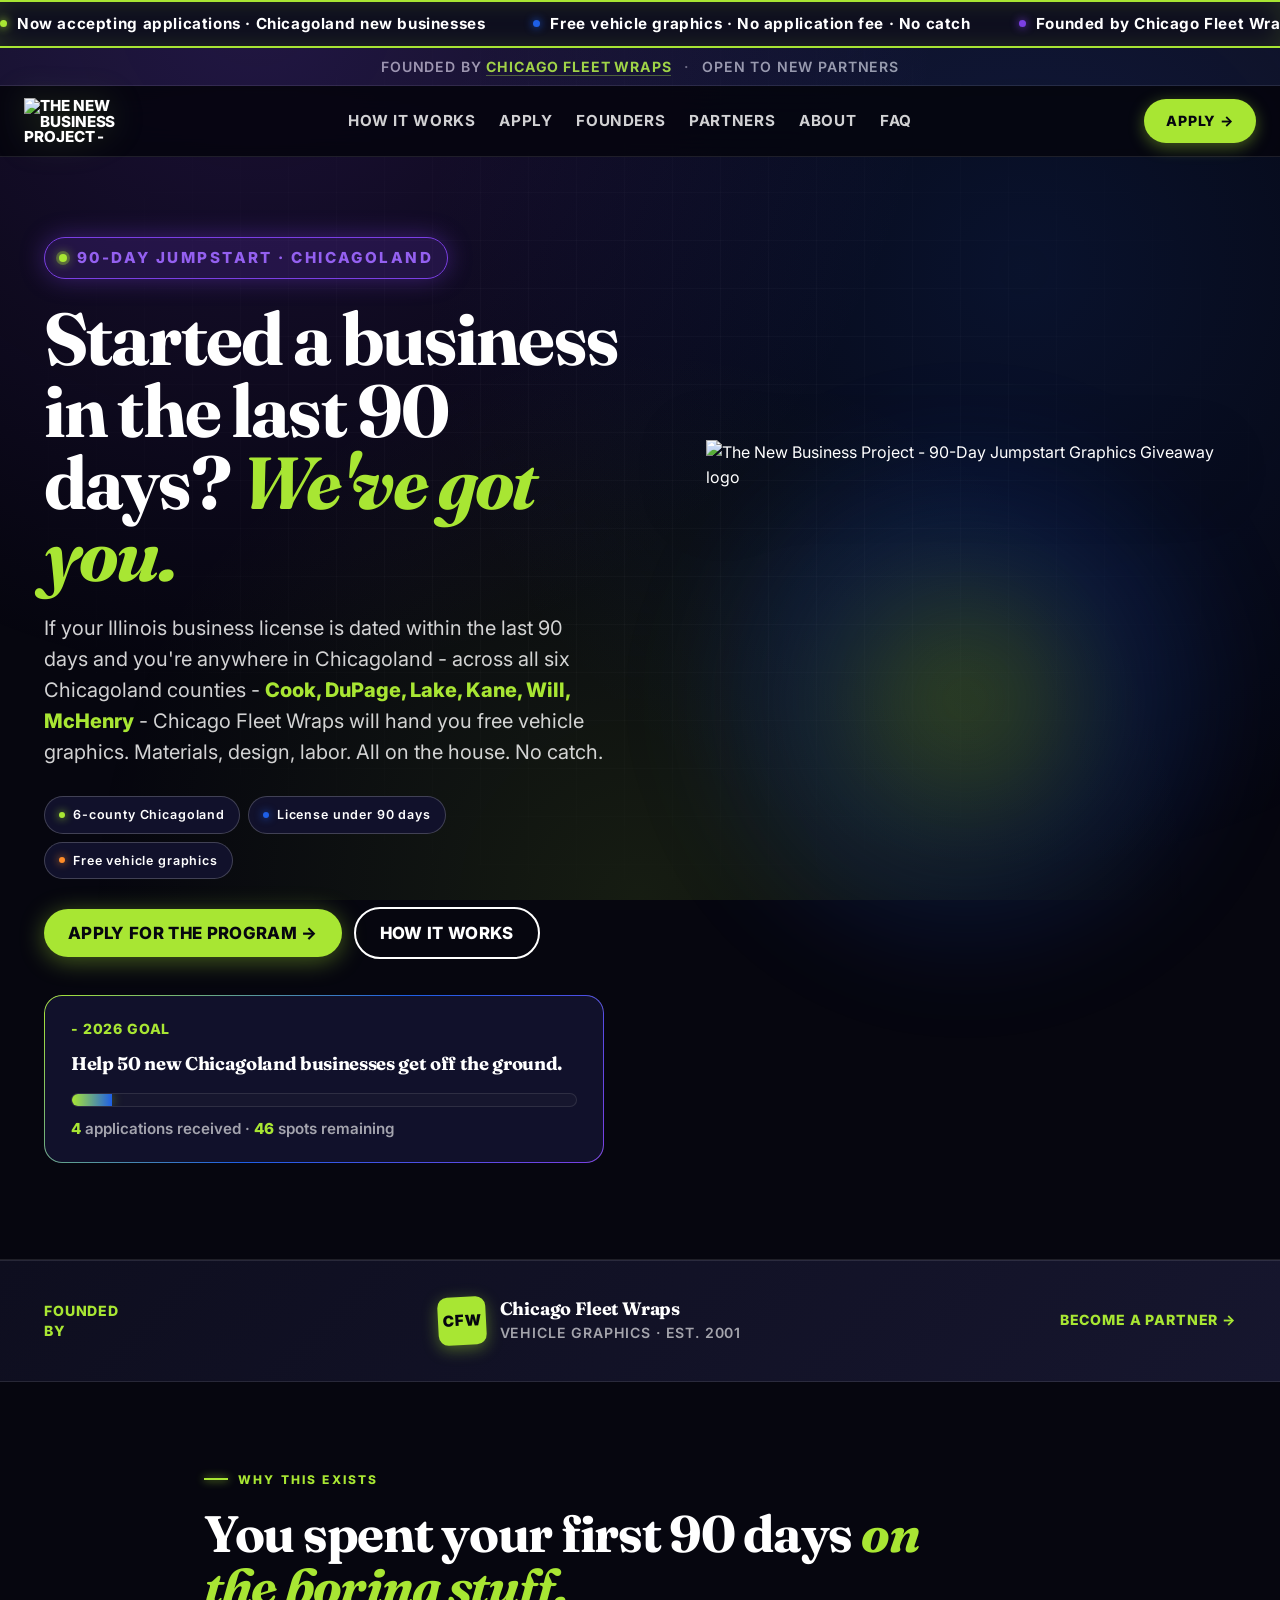
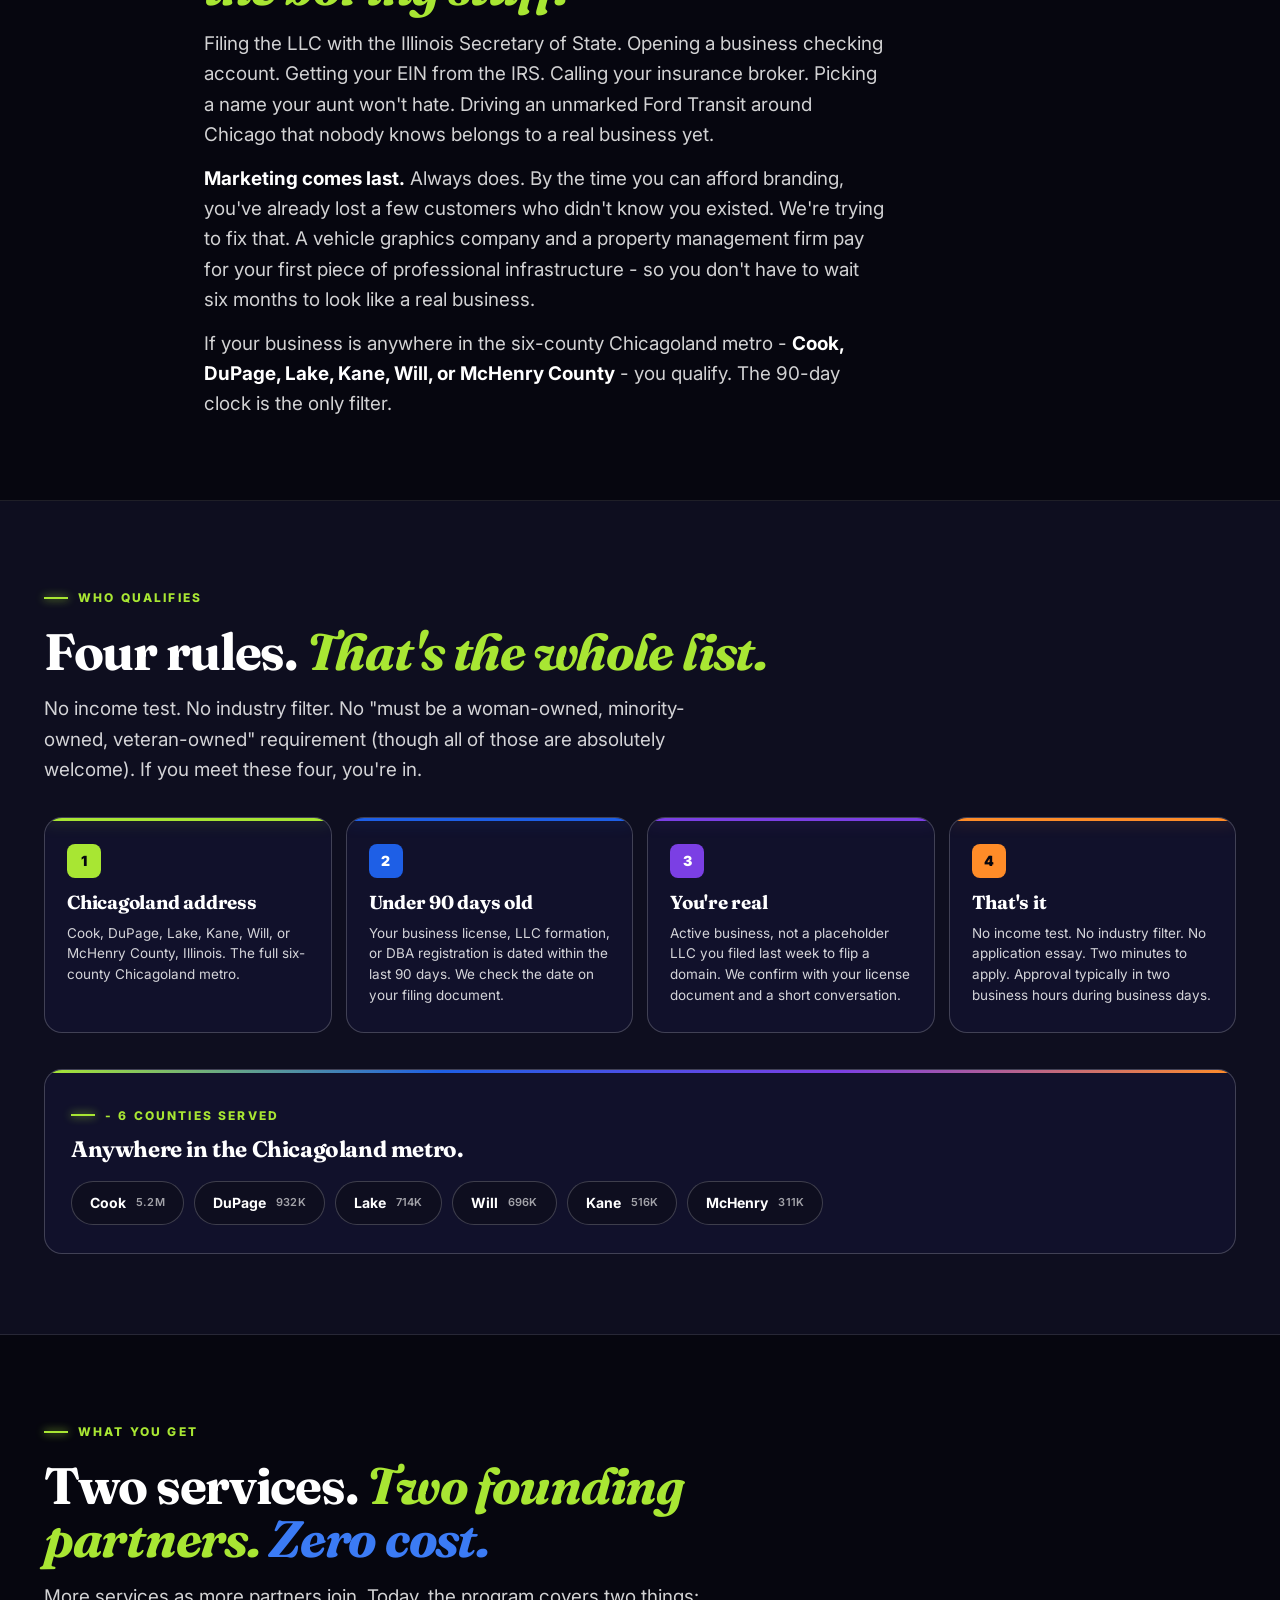
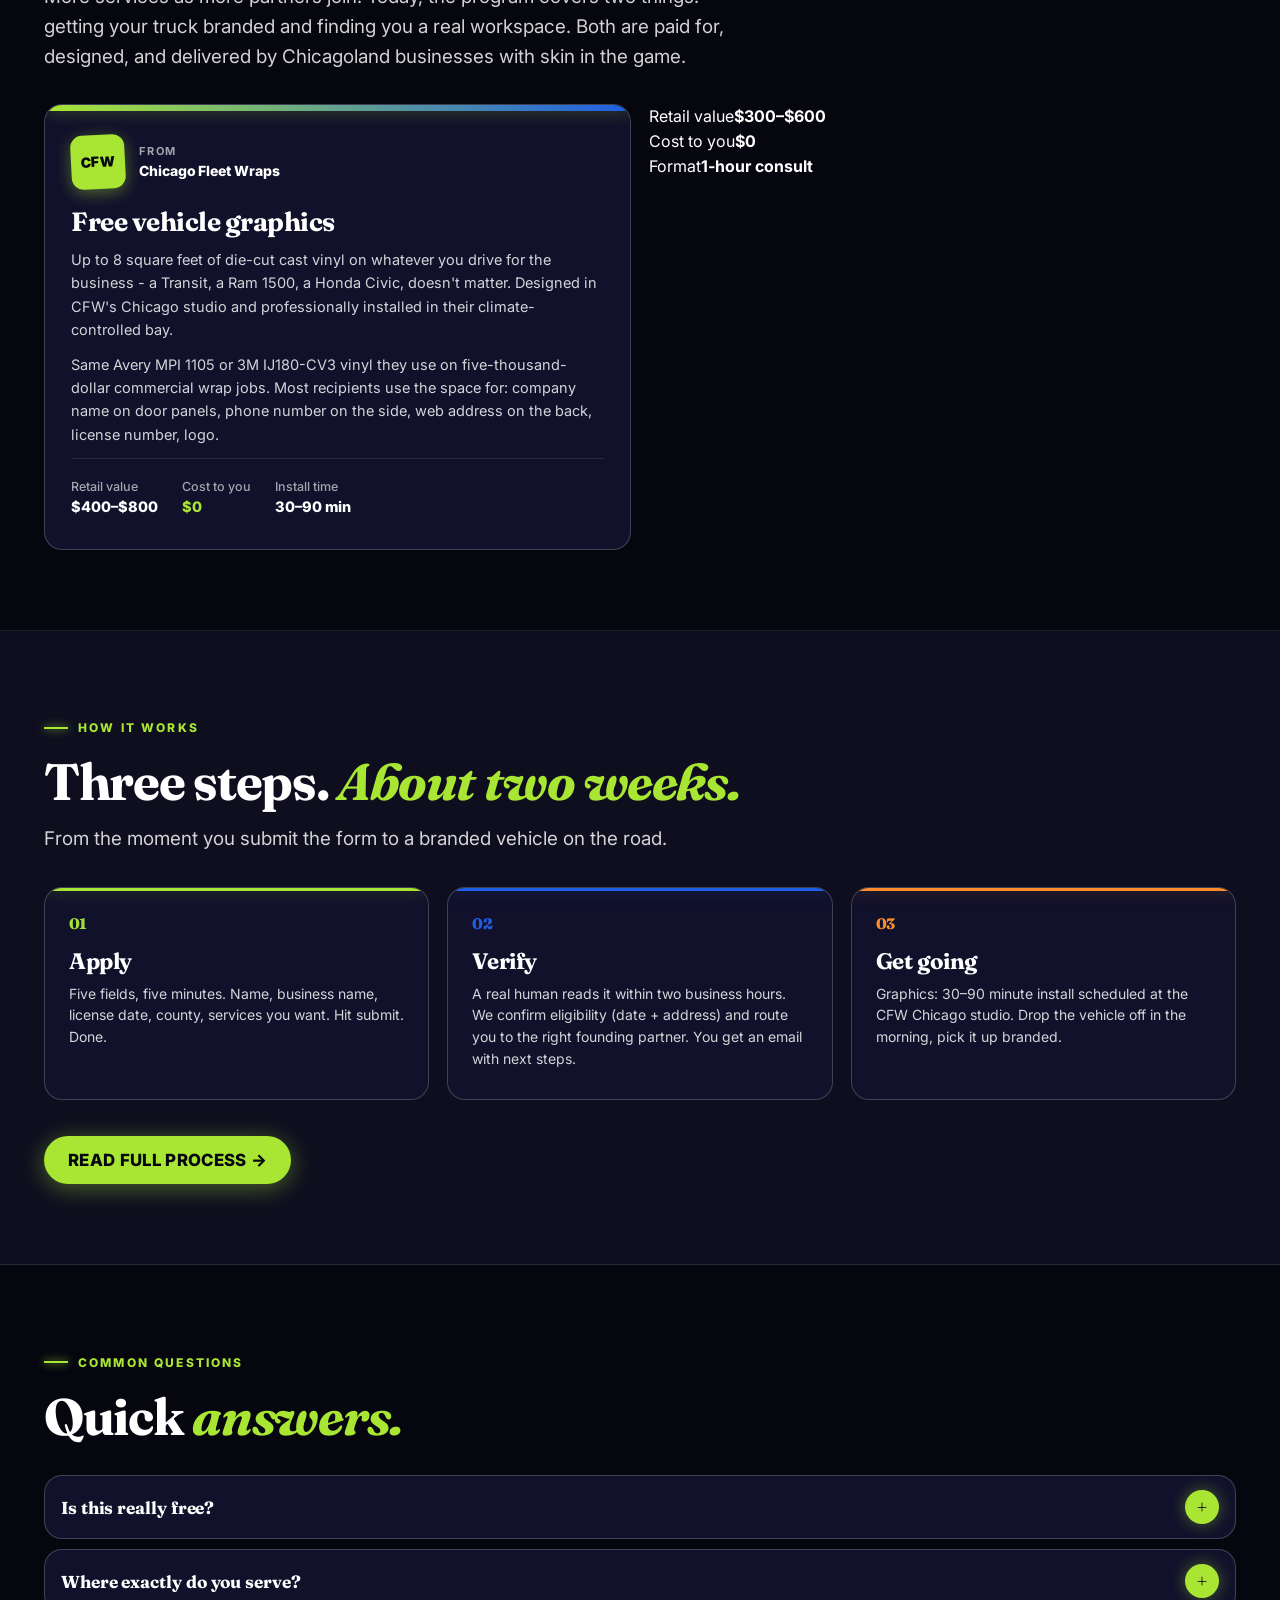
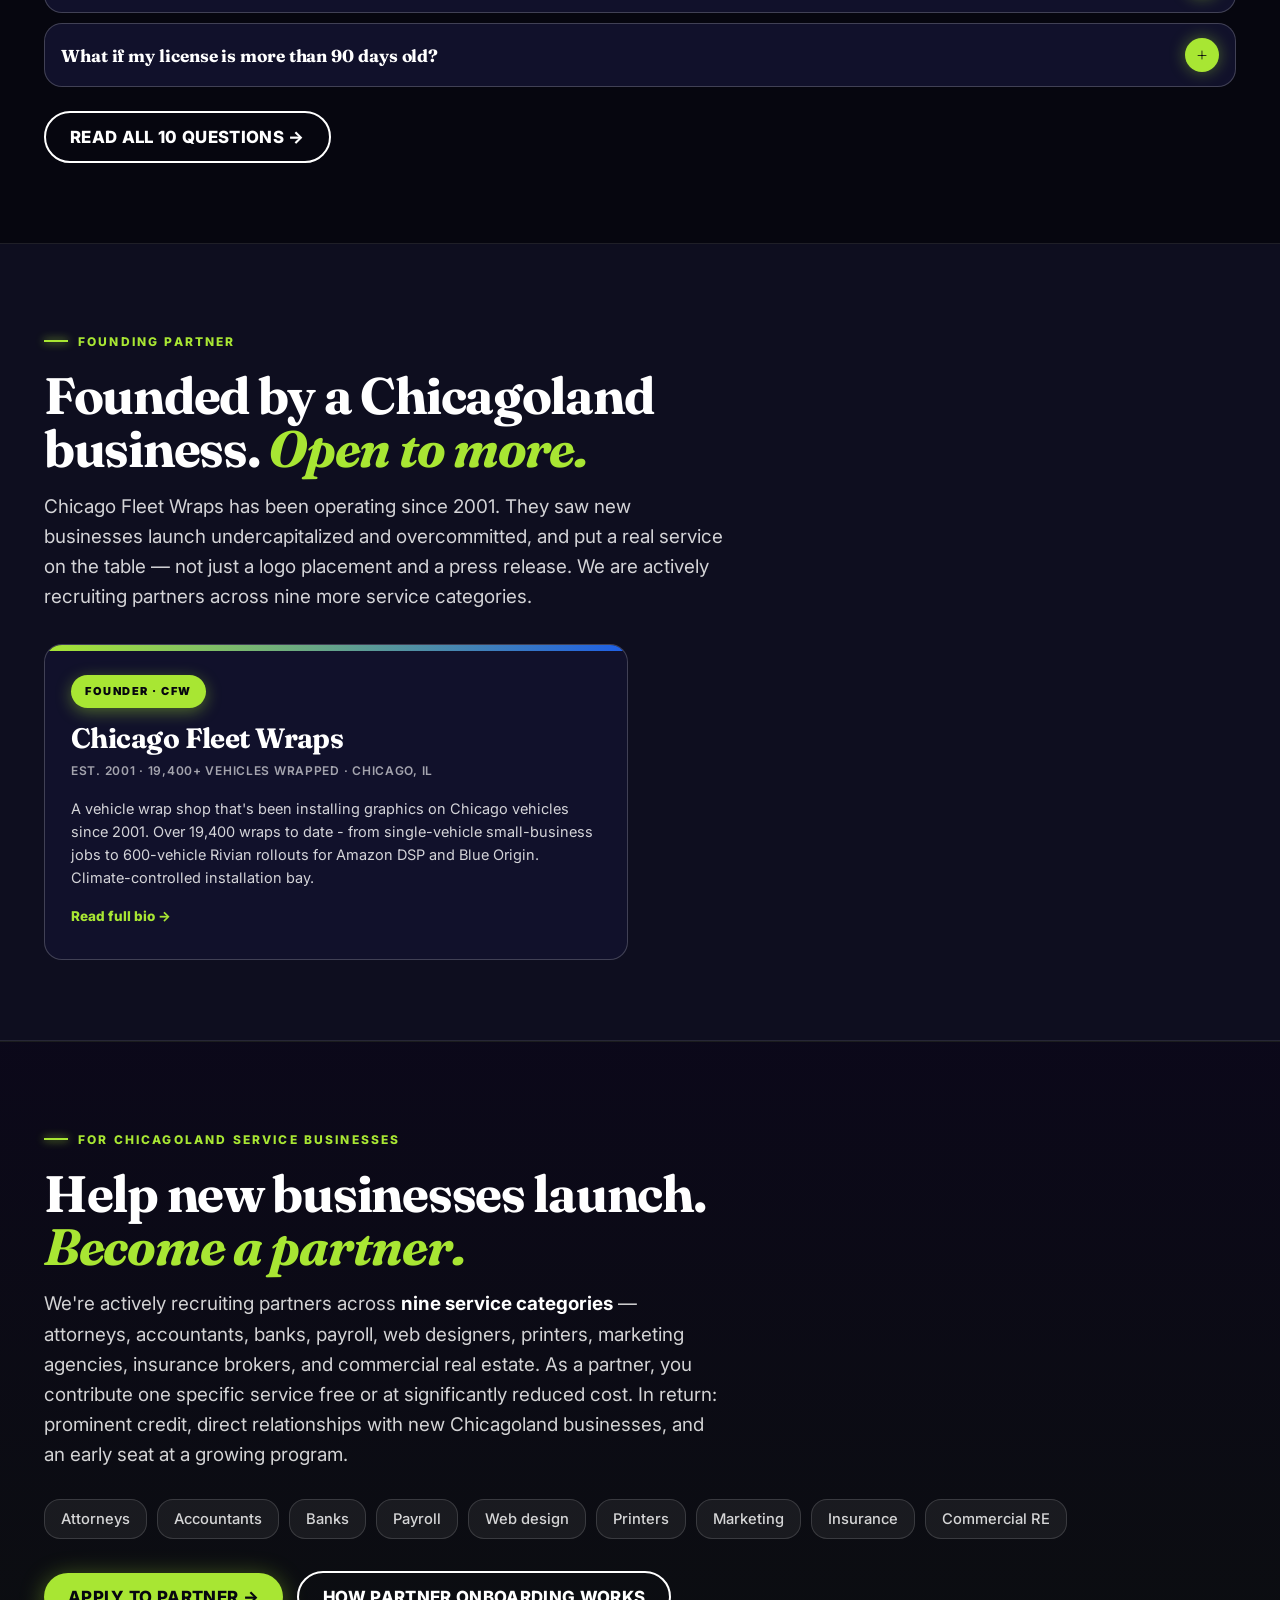
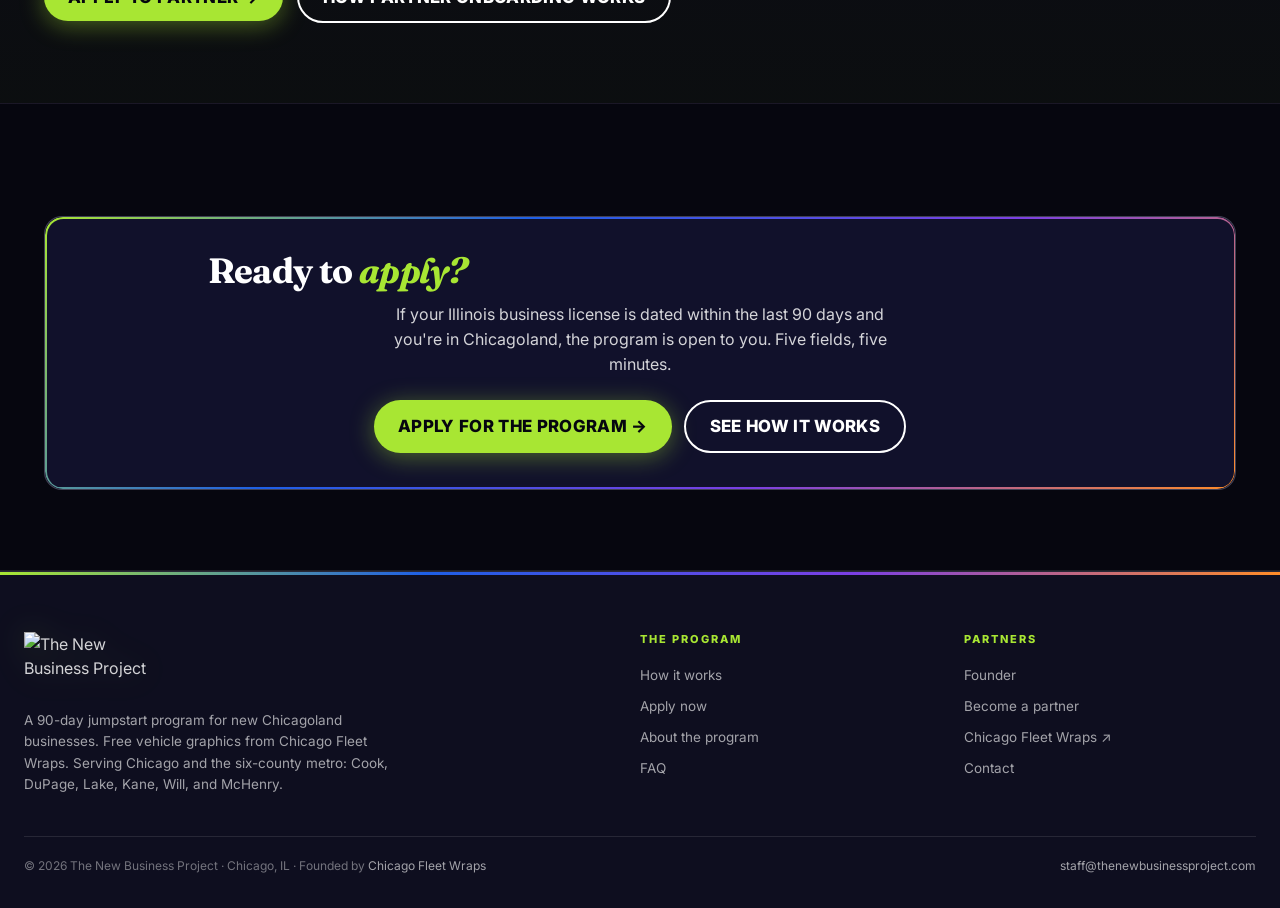
==== commit 8c52d67d: "Final pass: clean all 'property search' / 'property advisor' leftovers + reframe FAQ CLEANUP CONTINU" ====
--- a/public/index.html
+++ b/public/index.html
@@ -4,7 +4,7 @@
 <meta charset="utf-8"/>
 <meta name="viewport" content="width=device-width,initial-scale=1,viewport-fit=cover"/>
 
-<title>Free Graphics + Property Search · The New Business Project</title>
+<title>Free Vehicle Graphics for New Chicagoland Businesses · TNBP</title>
 <meta name="description" content="Free vehicle graphics for any Chicagoland business with a license under 90 days old. Founded by Chicago Fleet Wraps. Open to new partners."/>
 <meta name="keywords" content="free vehicle graphics Chicago, new business help Chicago, 90-day jumpstart, Chicagoland startup support, free office space search, small business launch program, Cook County, DuPage County, Lake County, Kane County, Will County, McHenry County"/>
 <meta name="author" content="The New Business Project"/>
@@ -1205,8 +1205,8 @@
 <div class="hero-content">
 <div class="hero-mark-row">90-Day Jumpstart · Chicagoland</div>
 <h1>Started a business in the last 90 days? <span class="lime">We've got you.</span></h1>
-<p class="hero-sub">If your Illinois business license is dated within the last 90 days and you're anywhere in Chicagoland - across all six Chicagoland counties - <strong>Cook, DuPage, Lake, Kane, Will, McHenry</strong> - two local companies will hand you free vehicle graphics and a free property search. Materials, design, labor, advice. All on the house. No catch.</p>
-<div class="hero-pills"><span>6-county Chicagoland</span><span>License under 90 days</span><span>Free graphics + property search</span></div>
+<p class="hero-sub">If your Illinois business license is dated within the last 90 days and you're anywhere in Chicagoland - across all six Chicagoland counties - <strong>Cook, DuPage, Lake, Kane, Will, McHenry</strong> - Chicago Fleet Wraps will hand you free vehicle graphics. Materials, design, labor. All on the house. No catch.</p>
+<div class="hero-pills"><span>6-county Chicagoland</span><span>License under 90 days</span><span>Free vehicle graphics</span></div>
 <div class="hero-ctas"><a class="btn-primary" href="/apply/">Apply for the program →</a><a class="btn-ghost" href="/how-it-works/">How it works</a></div>
 <div class="hero-progress"><div class="hero-progress-label"> - 2026 Goal</div><div class="hero-progress-headline">Help 50 new Chicagoland businesses get off the ground.</div><div class="hero-progress-bar"><div class="hero-progress-fill"></div></div><div class="hero-progress-meta"><strong>4</strong> applications received · <strong>46</strong> spots remaining</div></div>
 </div>
@@ -1225,7 +1225,6 @@
  <span class="cofounder-role">Vehicle graphics · Est. 2001</span>
  </div>
  </div>
- <span class="cofounders-amp">&amp;</span>
 </div>
  <a href="/partners/#apply" class="cofounders-cta">Become a partner →</a>
  </div>
@@ -1280,9 +1279,7 @@
 <p>Same Avery MPI 1105 or 3M IJ180-CV3 vinyl they use on five-thousand-dollar commercial wrap jobs. Most recipients use the space for: company name on door panels, phone number on the side, web address on the back, license number, logo.</p>
 <div class="gift-deets"><div><span>Retail value</span><strong>$400–$800</strong></div><div><span>Cost to you</span><strong class="free">$0</strong></div><div><span>Install time</span><strong>30–90 min</strong></div></div>
 </div>
-<h3>Free property search consultation</h3>
-<p></p>
-<p>Same advisory work they do for paying clients - the kind of conversation that keeps founders from signing 5-year leases on spaces they'll outgrow in 8 months. Free for your first 90 days.</p>
+
 <div class="gift-deets"><div><span>Retail value</span><strong>$300–$600</strong></div><div><span>Cost to you</span><strong class="free">$0</strong></div><div><span>Format</span><strong>1-hour consult</strong></div></div>
 </div>
 </div>
@@ -1293,7 +1290,7 @@
 <div class="wrap">
 <p class="sec-label">How it works</p>
 <h2>Three steps. <em>About two weeks.</em></h2>
-<p class="lede">From the moment you submit the form to a branded vehicle on the road and a property advisor on a call.</p>
+<p class="lede">From the moment you submit the form to a branded vehicle on the road.</p>
 <div class="steps-grid">
 <div class="step"><div class="step-num">01</div><h3>Apply</h3><p>Five fields, five minutes. Name, business name, license date, county, services you want. Hit submit. Done.</p></div>
 <div class="step"><div class="step-num">02</div><h3>Verify</h3><p>A real human reads it within two business hours. We confirm eligibility (date + address) and route you to the right founding partner. You get an email with next steps.</p></div>
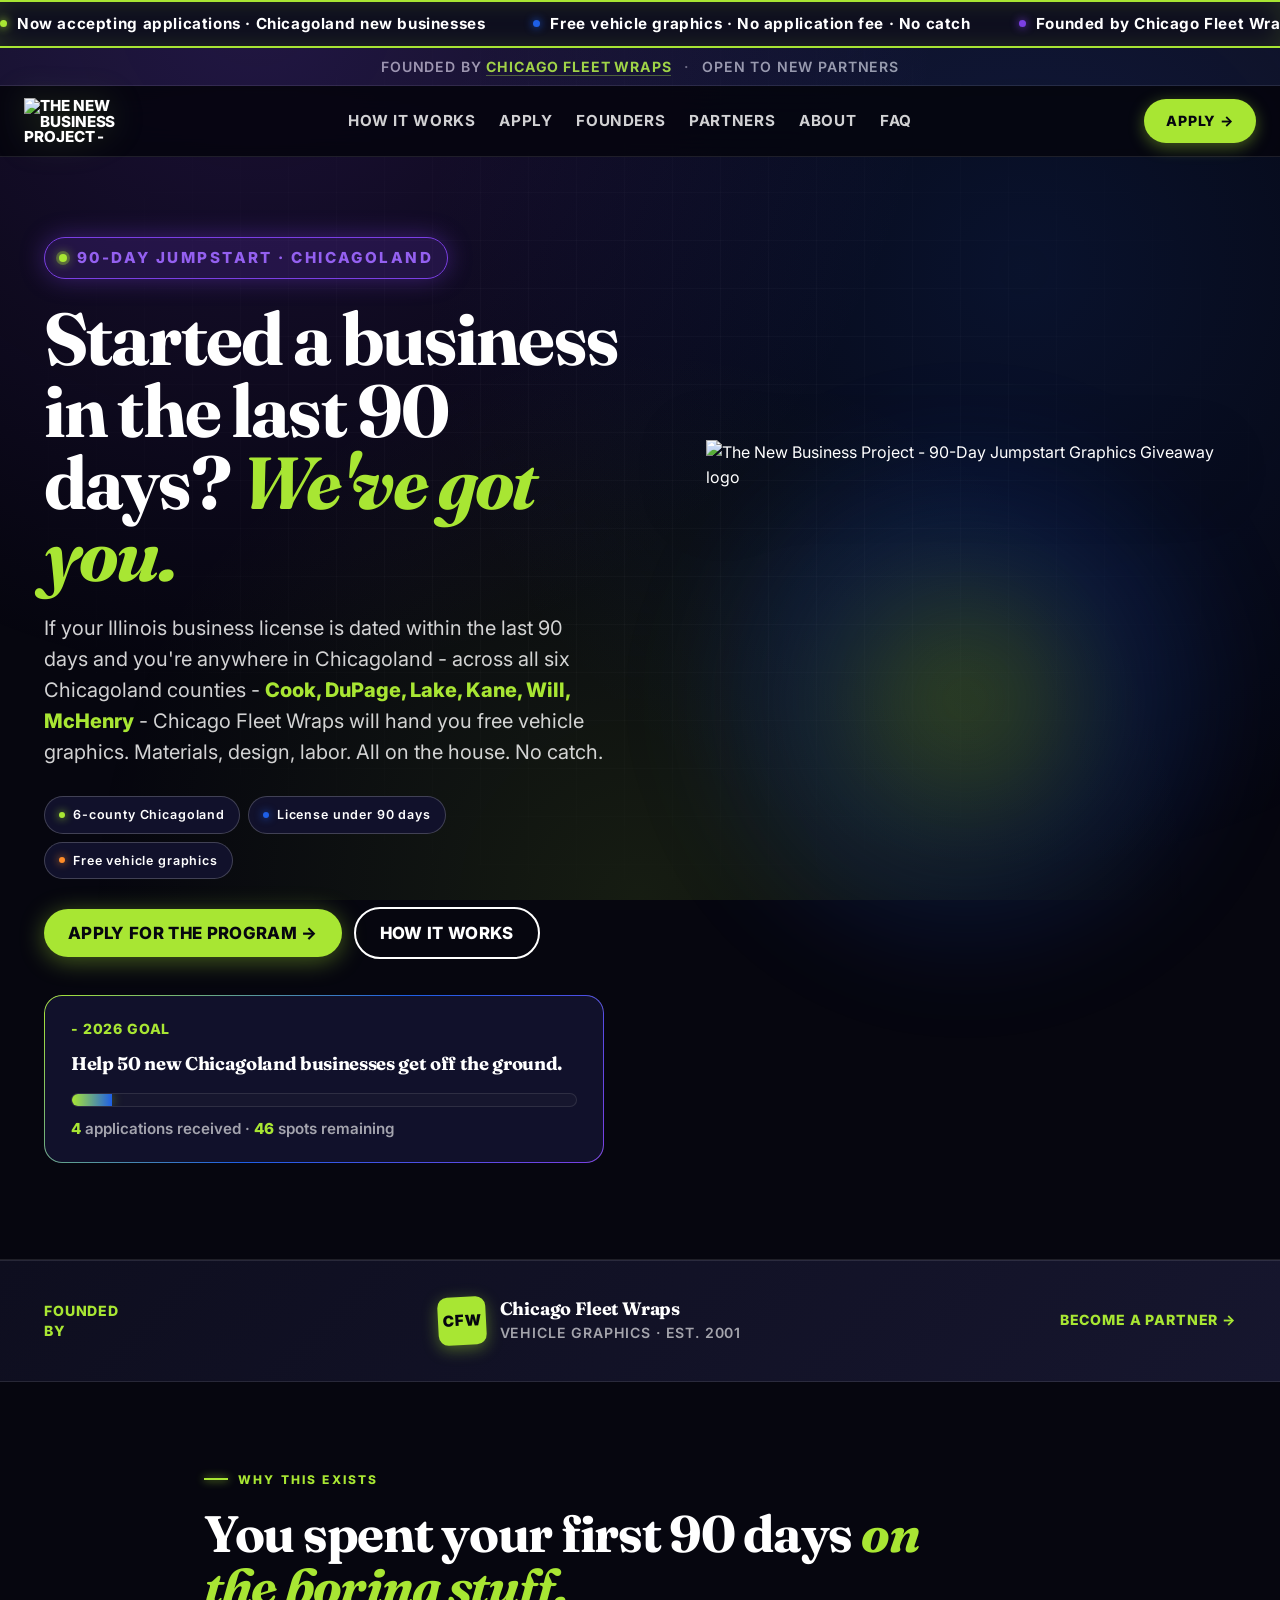
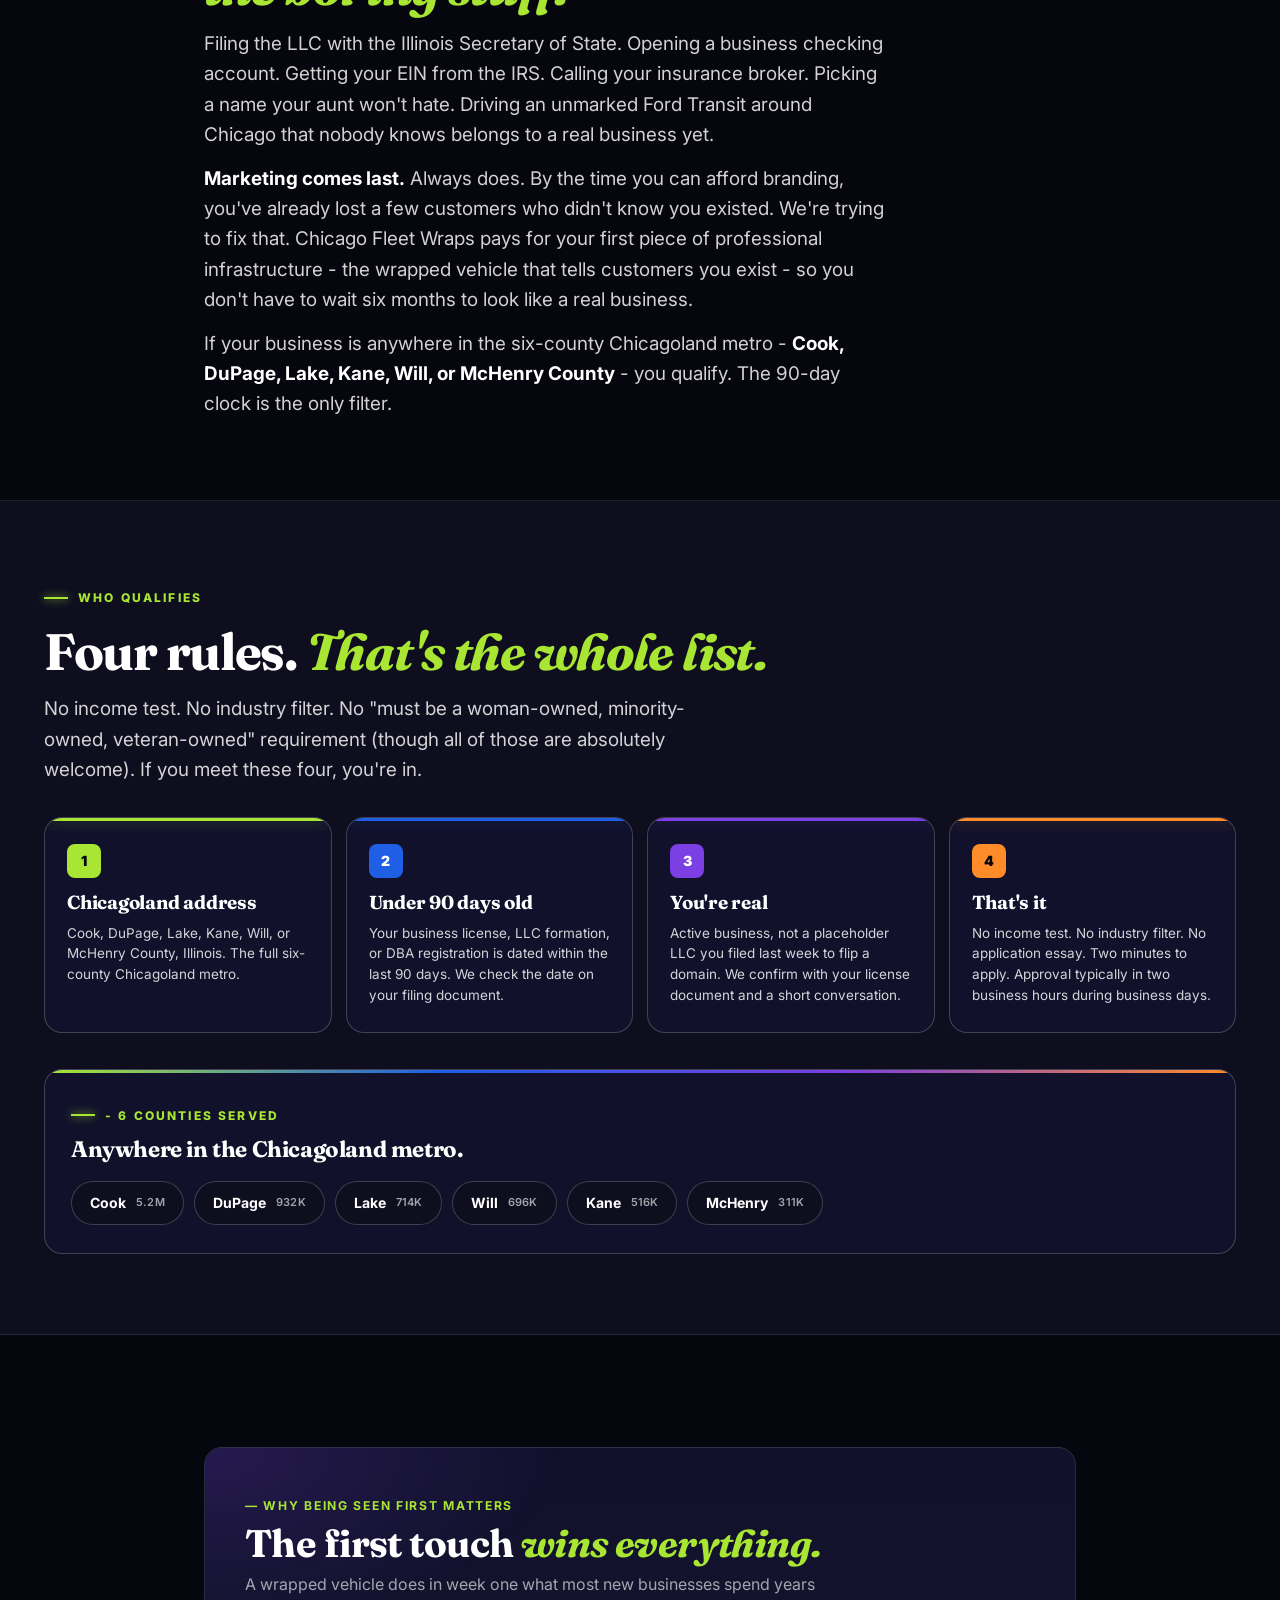
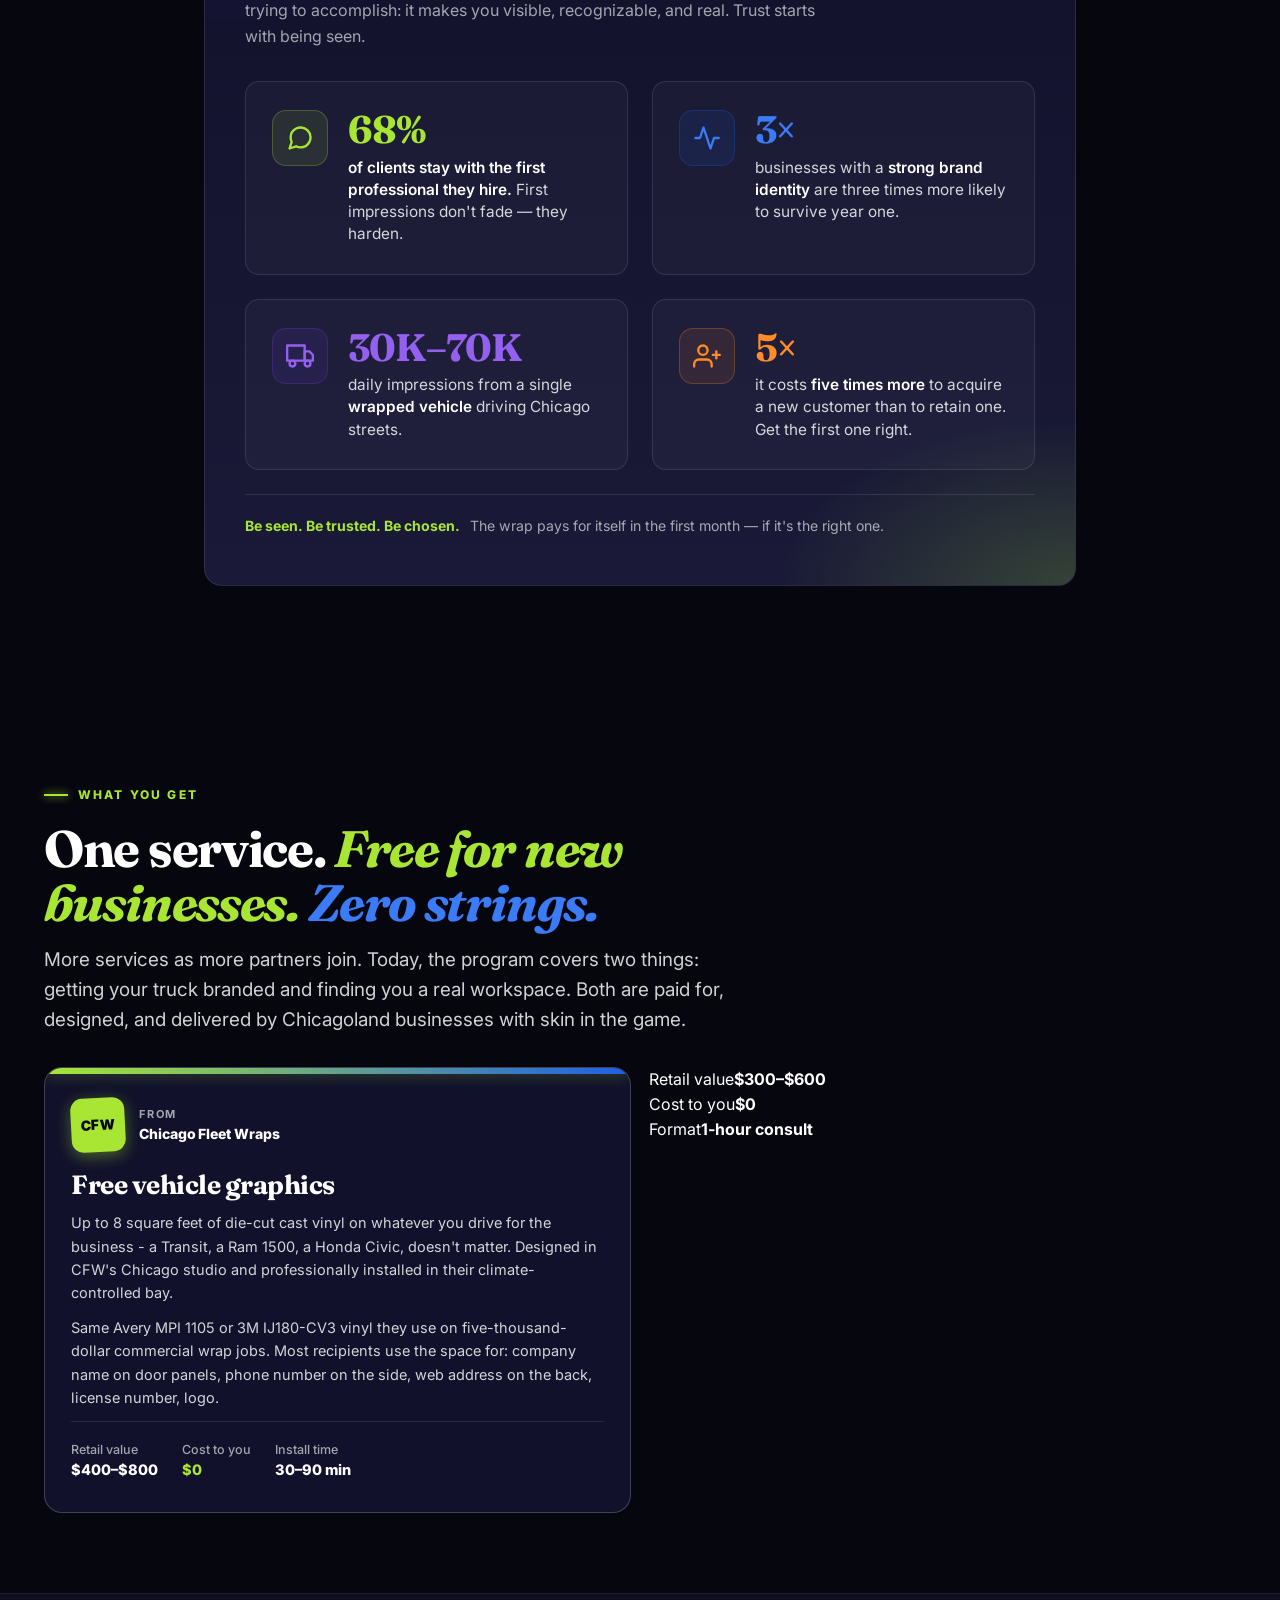
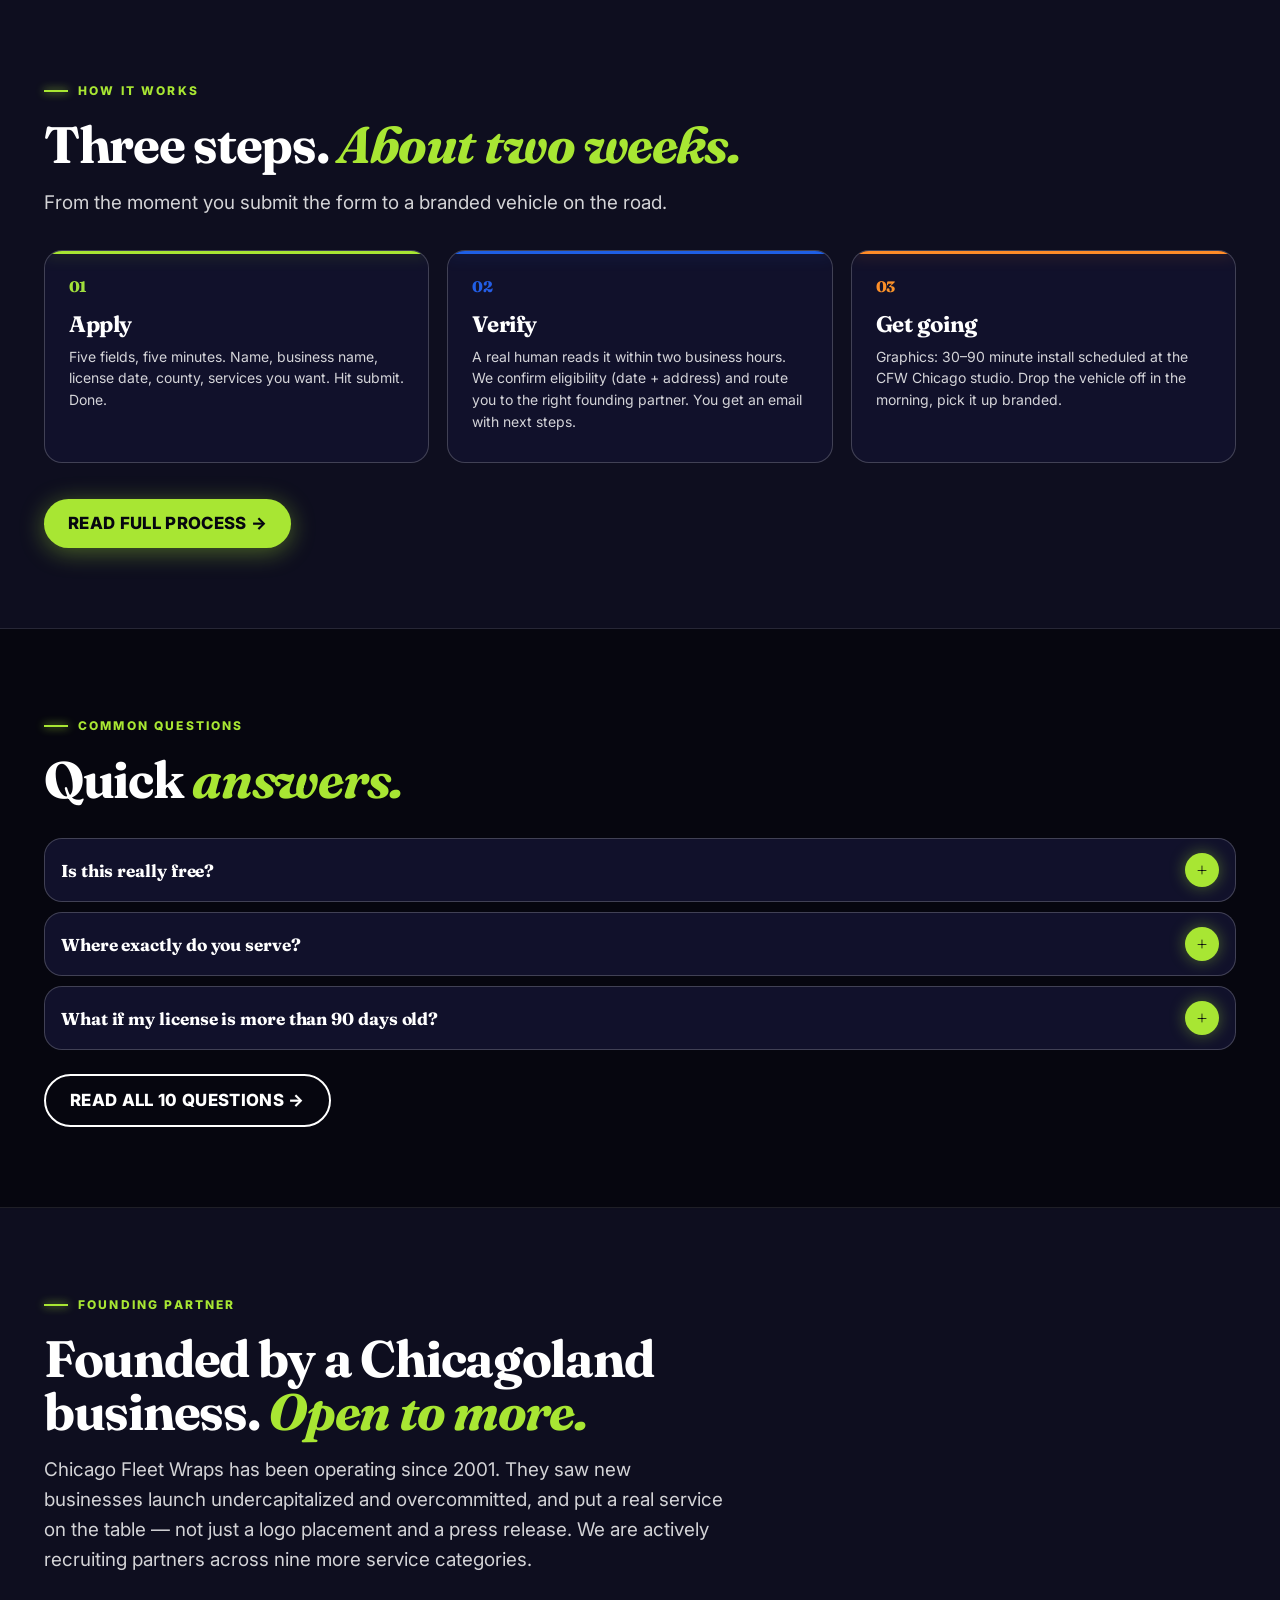
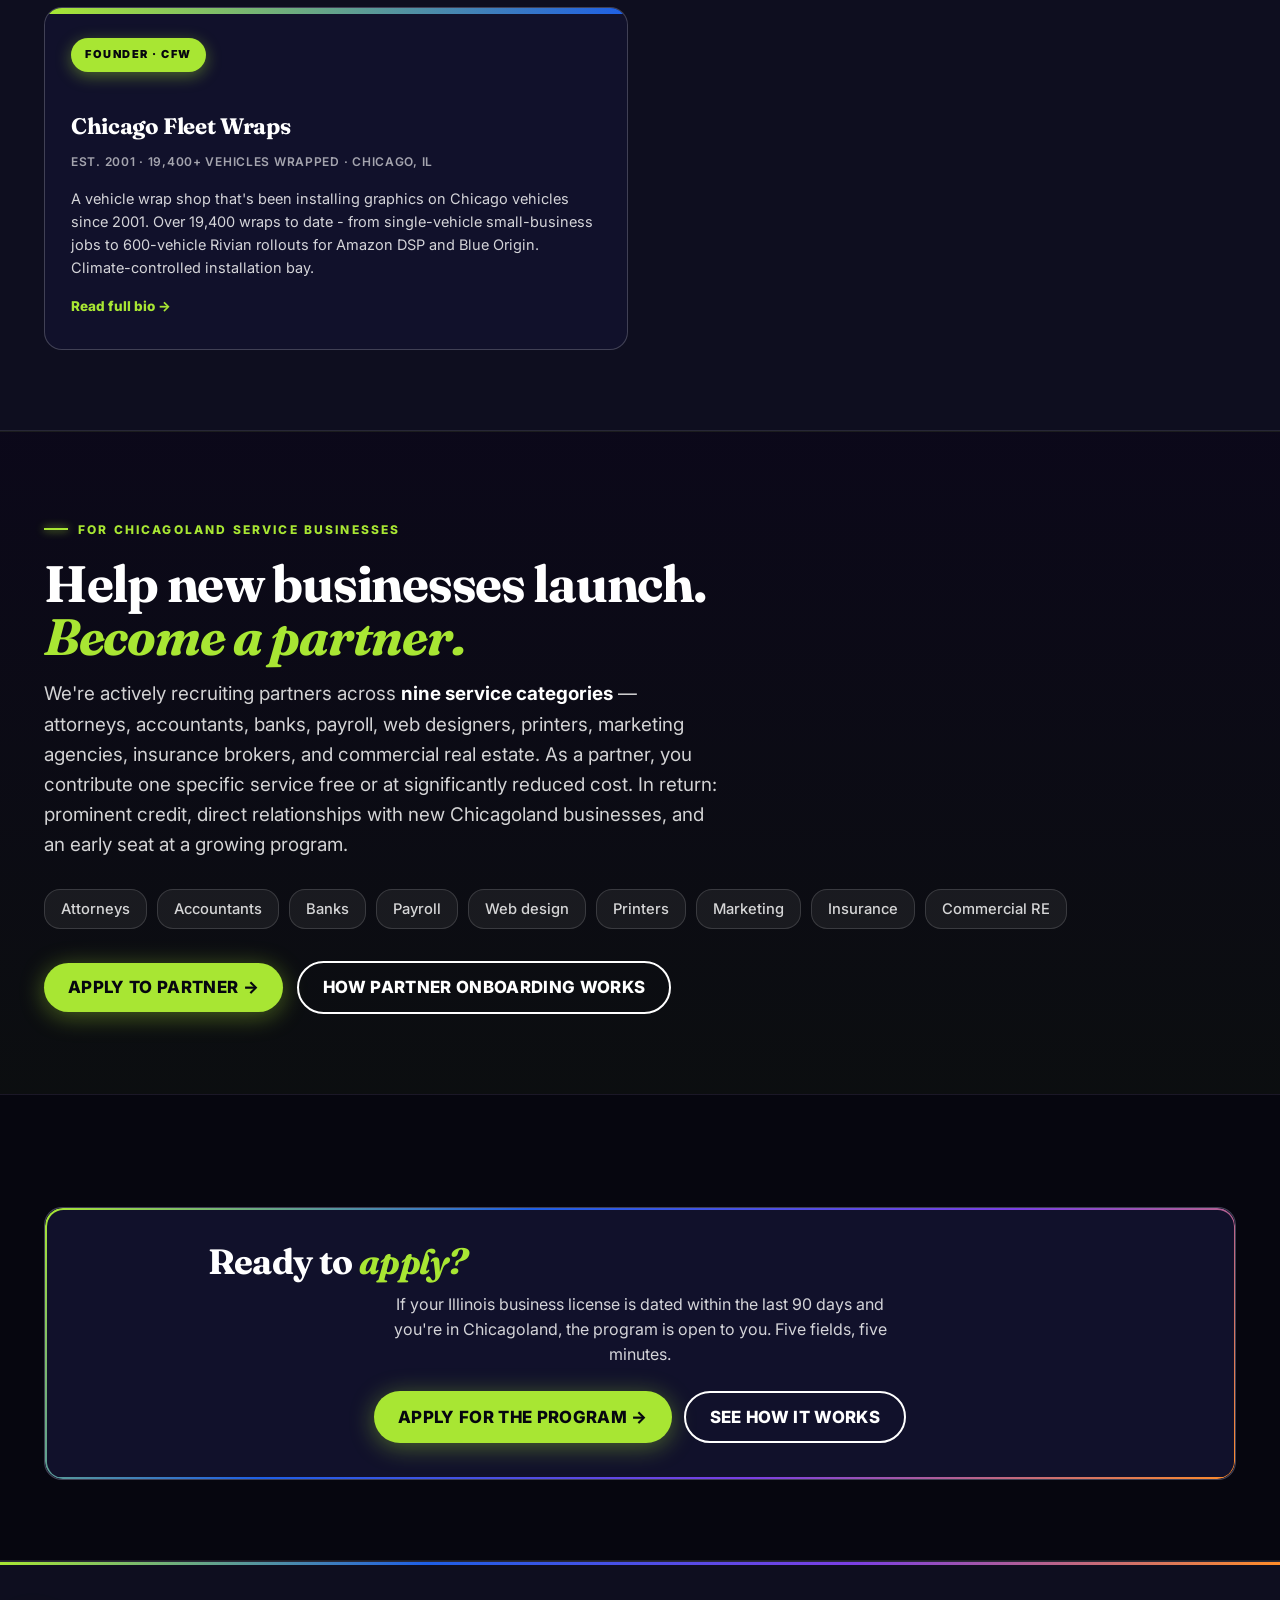
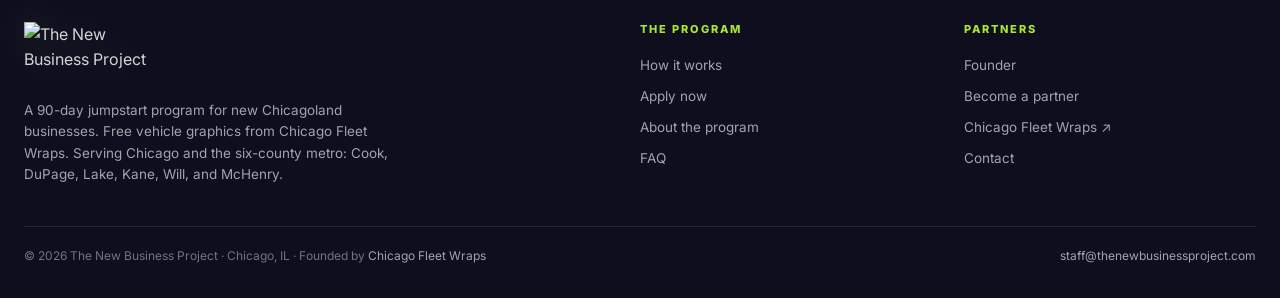
==== commit f89aecf7: "Add 5 data visualizations + two-tier partner structure + final stale-content cleanup VISUALIZATIONS " ====
--- a/public/index.html
+++ b/public/index.html
@@ -1193,6 +1193,360 @@
 
 <script type="application/ld+json">{"@context":"https://schema.org","@type":"BreadcrumbList","itemListElement":[{"@type":"ListItem","position":1,"name":"Home","item":"https://thenewbusinessproject.com/"}]}</script>
 <script type="application/ld+json">{"@context":"https://schema.org","@type":"WebSite","@id":"https://thenewbusinessproject.com/#website","url":"https://thenewbusinessproject.com/","name":"The New Business Project","alternateName":["TNBP","90-Day Jumpstart Graphics Giveaway"],"description":"Free vehicle graphics for new Chicagoland businesses","inLanguage":"en-US","publisher":{"@id":"https://thenewbusinessproject.com/#organization"}}</script>
+<!-- TNBP Viz Styles -->
+<style>
+/* ─── DATA VISUALIZATION CARDS ──────────────────────────────────── */
+.viz-card {
+  position: relative;
+  background: linear-gradient(180deg, var(--bg-card, #11112B) 0%, var(--bg-card-2, #1A1A38) 100%);
+  border: 1px solid var(--rule, rgba(255,255,255,.10));
+  border-radius: 18px;
+  padding: 48px 40px;
+  margin: 32px 0;
+  overflow: hidden;
+  isolation: isolate;
+}
+.viz-card::before {
+  content: "";
+  position: absolute; inset: 0;
+  background: 
+    radial-gradient(ellipse 600px 300px at 0% 0%, var(--purple-glow, rgba(123,63,228,.15)) 0%, transparent 60%),
+    radial-gradient(ellipse 500px 280px at 100% 100%, var(--lime-glow, rgba(168,230,51,.10)) 0%, transparent 60%);
+  z-index: -1; opacity: .5;
+  pointer-events: none;
+}
+.viz-card .viz-eyebrow {
+  font-family: 'Inter', sans-serif;
+  font-size: .76rem; font-weight: 700;
+  letter-spacing: .14em; text-transform: uppercase;
+  color: var(--lime, #A8E633);
+  margin: 0 0 8px;
+}
+.viz-card .viz-title {
+  font-family: 'Fraunces', 'Inter', serif;
+  font-size: clamp(1.7rem, 3.4vw, 2.4rem);
+  font-weight: 700; line-height: 1.08;
+  color: var(--ink, #fff);
+  margin: 0 0 8px;
+  letter-spacing: -.015em;
+}
+.viz-card .viz-title em {
+  font-style: italic;
+  color: var(--lime, #A8E633);
+  font-family: 'Fraunces', serif;
+}
+.viz-card .viz-sub {
+  font-size: 1rem;
+  color: var(--ink-3, rgba(255,255,255,.62));
+  margin: 0 0 32px;
+  max-width: 580px;
+}
+.viz-card .viz-footer {
+  margin-top: 24px;
+  padding-top: 20px;
+  border-top: 1px solid var(--rule, rgba(255,255,255,.10));
+  font-size: .88rem;
+  color: var(--ink-3, rgba(255,255,255,.62));
+  display: flex;
+  align-items: center;
+  gap: 10px;
+}
+.viz-card .viz-footer strong {
+  color: var(--lime, #A8E633);
+  font-weight: 700;
+}
+@media (max-width: 640px) {
+  .viz-card { padding: 32px 22px; border-radius: 14px; }
+}
+
+/* ─── VIZ 1: CIVIC IMPACT (4-stat horizontal layout) ───────────── */
+.viz-civic-grid {
+  display: grid;
+  grid-template-columns: repeat(4, 1fr);
+  gap: 28px;
+}
+@media (max-width: 900px) {
+  .viz-civic-grid { grid-template-columns: repeat(2, 1fr); gap: 32px 24px; }
+}
+@media (max-width: 480px) {
+  .viz-civic-grid { grid-template-columns: 1fr; }
+}
+.viz-civic-stat {
+  position: relative;
+  padding-left: 0;
+}
+.viz-civic-stat .num {
+  font-family: 'Fraunces', serif;
+  font-size: clamp(2.6rem, 5vw, 3.8rem);
+  font-weight: 700;
+  line-height: 1;
+  letter-spacing: -.025em;
+  margin: 0 0 8px;
+  background: linear-gradient(135deg, var(--lime, #A8E633) 0%, var(--lime-d, #88C420) 100%);
+  -webkit-background-clip: text;
+  background-clip: text;
+  color: transparent;
+}
+.viz-civic-stat:nth-child(2) .num {
+  background: linear-gradient(135deg, var(--blue-l, #3B7BF5) 0%, var(--blue, #1E5FE6) 100%);
+  -webkit-background-clip: text; background-clip: text; color: transparent;
+}
+.viz-civic-stat:nth-child(3) .num {
+  background: linear-gradient(135deg, var(--purple-l, #9460F0) 0%, var(--purple, #7B3FE4) 100%);
+  -webkit-background-clip: text; background-clip: text; color: transparent;
+}
+.viz-civic-stat:nth-child(4) .num {
+  background: linear-gradient(135deg, var(--orange, #FF8C28) 0%, #FF6B00 100%);
+  -webkit-background-clip: text; background-clip: text; color: transparent;
+}
+.viz-civic-stat .label {
+  font-size: .92rem;
+  color: var(--ink-2, rgba(255,255,255,.82));
+  line-height: 1.45;
+  margin: 0;
+}
+.viz-civic-stat .label strong {
+  color: var(--ink, #fff);
+  font-weight: 600;
+}
+
+/* ─── VIZ 2: INVESTMENT vs RETURN (two-column) ────────────────── */
+.viz-invest-grid {
+  display: grid;
+  grid-template-columns: 1fr 60px 1fr;
+  gap: 0;
+  align-items: stretch;
+}
+@media (max-width: 760px) {
+  .viz-invest-grid { grid-template-columns: 1fr; gap: 16px; }
+  .viz-invest-vs { display: none !important; }
+}
+.viz-invest-col {
+  padding: 28px;
+  border-radius: 14px;
+  border: 1px solid var(--rule-2, rgba(255,255,255,.20));
+}
+.viz-invest-col.cost {
+  background: rgba(30,95,230,.08);
+  border-color: rgba(30,95,230,.30);
+}
+.viz-invest-col.return {
+  background: rgba(168,230,51,.08);
+  border-color: rgba(168,230,51,.30);
+}
+.viz-invest-col h4 {
+  font-family: 'Inter', sans-serif;
+  font-size: 1.15rem;
+  font-weight: 700;
+  margin: 0 0 22px;
+  color: var(--ink, #fff);
+}
+.viz-invest-col.cost h4 { color: var(--blue-l, #3B7BF5); }
+.viz-invest-col.return h4 { color: var(--lime, #A8E633); }
+.viz-invest-vs {
+  display: flex;
+  align-items: center;
+  justify-content: center;
+  font-family: 'Fraunces', serif;
+  font-style: italic;
+  font-weight: 700;
+  font-size: 1.4rem;
+  color: var(--ink-3, rgba(255,255,255,.62));
+}
+.viz-invest-row {
+  display: grid;
+  grid-template-columns: auto 1fr;
+  gap: 14px;
+  align-items: center;
+  padding: 12px 0;
+  border-bottom: 1px solid rgba(255,255,255,.06);
+}
+.viz-invest-row:last-child { border-bottom: none; }
+.viz-invest-num {
+  font-family: 'Fraunces', serif;
+  font-size: 1.7rem;
+  font-weight: 700;
+  line-height: 1;
+  color: var(--ink, #fff);
+  min-width: 56px;
+}
+.viz-invest-col.cost .viz-invest-num { color: var(--blue-l, #3B7BF5); }
+.viz-invest-col.return .viz-invest-num { color: var(--lime, #A8E633); font-size: 1.2rem; }
+.viz-invest-text {
+  font-size: .93rem;
+  color: var(--ink-2, rgba(255,255,255,.82));
+  line-height: 1.4;
+}
+.viz-invest-text strong { color: var(--ink, #fff); font-weight: 600; }
+
+/* ─── VIZ 3: FIVE-YEAR LTV BARS ────────────────────────────────── */
+.viz-ltv-chart {
+  display: grid;
+  grid-template-columns: repeat(5, 1fr);
+  gap: 14px;
+  align-items: end;
+  height: 320px;
+  padding: 0 0 8px;
+  border-bottom: 1px solid var(--rule, rgba(255,255,255,.10));
+}
+@media (max-width: 640px) {
+  .viz-ltv-chart { height: 240px; gap: 8px; }
+}
+.viz-ltv-bar {
+  position: relative;
+  display: flex;
+  flex-direction: column;
+  align-items: center;
+  height: 100%;
+}
+.viz-ltv-bar-label-top {
+  font-family: 'Fraunces', serif;
+  font-size: clamp(.85rem, 1.6vw, 1.05rem);
+  font-weight: 700;
+  color: var(--lime, #A8E633);
+  text-align: center;
+  margin-bottom: 8px;
+  line-height: 1.15;
+}
+.viz-ltv-bar-fill {
+  width: 100%;
+  background: linear-gradient(180deg, var(--lime, #A8E633) 0%, var(--lime-d, #88C420) 100%);
+  border-radius: 6px 6px 0 0;
+  position: relative;
+  transition: filter .2s ease;
+  box-shadow: 0 -4px 24px rgba(168,230,51,.20);
+}
+.viz-ltv-bar:nth-child(1) .viz-ltv-bar-fill { background: linear-gradient(180deg, #6c98ff 0%, var(--blue, #1E5FE6) 100%); box-shadow: 0 -4px 24px rgba(30,95,230,.25); }
+.viz-ltv-bar:nth-child(1) .viz-ltv-bar-label-top { color: var(--blue-l, #3B7BF5); }
+.viz-ltv-bar:nth-child(2) .viz-ltv-bar-fill { background: linear-gradient(180deg, var(--purple-l, #9460F0) 0%, var(--purple, #7B3FE4) 100%); box-shadow: 0 -4px 24px rgba(123,63,228,.25); }
+.viz-ltv-bar:nth-child(2) .viz-ltv-bar-label-top { color: var(--purple-l, #9460F0); }
+.viz-ltv-bar:nth-child(4) .viz-ltv-bar-fill { background: linear-gradient(180deg, #FFA552 0%, var(--orange, #FF8C28) 100%); box-shadow: 0 -4px 24px rgba(255,140,40,.30); }
+.viz-ltv-bar:nth-child(4) .viz-ltv-bar-label-top { color: var(--orange, #FF8C28); }
+.viz-ltv-axis {
+  display: grid;
+  grid-template-columns: repeat(5, 1fr);
+  gap: 14px;
+  margin-top: 14px;
+}
+@media (max-width: 640px) {
+  .viz-ltv-axis { gap: 8px; }
+}
+.viz-ltv-axis-cell {
+  text-align: center;
+}
+.viz-ltv-axis-cell .icon {
+  font-size: 1.2rem;
+  margin-bottom: 6px;
+  display: block;
+}
+.viz-ltv-axis-cell .name {
+  font-family: 'Inter', sans-serif;
+  font-size: .76rem;
+  font-weight: 700;
+  letter-spacing: .06em;
+  text-transform: uppercase;
+  color: var(--ink-2, rgba(255,255,255,.82));
+  line-height: 1.2;
+}
+
+/* ─── VIZ 4: COMPOUNDING (table + visual side-by-side) ─────────── */
+.viz-compound-grid {
+  display: grid;
+  grid-template-columns: 1.4fr 1fr;
+  gap: 32px;
+  align-items: center;
+}
+@media (max-width: 760px) {
+  .viz-compound-grid { grid-template-columns: 1fr; gap: 24px; }
+}
+.viz-compound-svg {
+  width: 100%;
+  height: auto;
+  max-height: 360px;
+}
+.viz-compound-table {
+  width: 100%;
+  border-collapse: collapse;
+}
+.viz-compound-table th,
+.viz-compound-table td {
+  padding: 14px 18px;
+  text-align: left;
+  border-bottom: 1px solid var(--rule, rgba(255,255,255,.10));
+}
+.viz-compound-table th {
+  font-family: 'Inter', sans-serif;
+  font-size: .76rem;
+  font-weight: 700;
+  letter-spacing: .14em;
+  text-transform: uppercase;
+  color: var(--lime, #A8E633);
+  background: rgba(168,230,51,.05);
+}
+.viz-compound-table td.year {
+  font-size: .92rem;
+  color: var(--ink-2, rgba(255,255,255,.82));
+  font-weight: 500;
+}
+.viz-compound-table td.count {
+  font-family: 'Fraunces', serif;
+  font-size: 1.35rem;
+  font-weight: 700;
+  color: var(--lime, #A8E633);
+  text-align: right;
+}
+
+/* ─── VIZ 5: FIRST TOUCH (2x2 grid of stats) ──────────────────── */
+.viz-first-grid {
+  display: grid;
+  grid-template-columns: repeat(2, 1fr);
+  gap: 24px;
+}
+@media (max-width: 560px) {
+  .viz-first-grid { grid-template-columns: 1fr; }
+}
+.viz-first-stat {
+  background: rgba(255,255,255,.03);
+  border: 1px solid var(--rule, rgba(255,255,255,.10));
+  border-radius: 14px;
+  padding: 28px 26px;
+  display: flex;
+  gap: 20px;
+  align-items: flex-start;
+}
+.viz-first-icon {
+  width: 56px; height: 56px;
+  flex-shrink: 0;
+  border-radius: 14px;
+  display: grid;
+  place-items: center;
+  background: rgba(168,230,51,.10);
+  border: 1px solid rgba(168,230,51,.25);
+}
+.viz-first-stat:nth-child(2) .viz-first-icon { background: rgba(30,95,230,.10); border-color: rgba(30,95,230,.25); }
+.viz-first-stat:nth-child(3) .viz-first-icon { background: rgba(123,63,228,.10); border-color: rgba(123,63,228,.25); }
+.viz-first-stat:nth-child(4) .viz-first-icon { background: rgba(255,140,40,.10); border-color: rgba(255,140,40,.25); }
+.viz-first-num {
+  font-family: 'Fraunces', serif;
+  font-size: 2.4rem;
+  font-weight: 700;
+  line-height: 1;
+  color: var(--lime, #A8E633);
+  margin: 0 0 8px;
+  letter-spacing: -.02em;
+}
+.viz-first-stat:nth-child(2) .viz-first-num { color: var(--blue-l, #3B7BF5); }
+.viz-first-stat:nth-child(3) .viz-first-num { color: var(--purple-l, #9460F0); }
+.viz-first-stat:nth-child(4) .viz-first-num { color: var(--orange, #FF8C28); }
+.viz-first-label {
+  font-size: .96rem;
+  color: var(--ink-2, rgba(255,255,255,.82));
+  line-height: 1.45;
+  margin: 0;
+}
+.viz-first-label strong { color: var(--ink, #fff); font-weight: 600; }
+</style>
+<!-- /TNBP Viz Styles -->
 </head>
 <body>
 
@@ -1236,7 +1590,7 @@
 <p class="sec-label">Why this exists</p>
 <h2>You spent your first 90 days <em>on the boring stuff.</em></h2>
 <p class="lede">Filing the LLC with the Illinois Secretary of State. Opening a business checking account. Getting your EIN from the IRS. Calling your insurance broker. Picking a name your aunt won't hate. Driving an unmarked Ford Transit around Chicago that nobody knows belongs to a real business yet.</p>
-<p class="lede" style="margin-top:14px"><strong>Marketing comes last.</strong> Always does. By the time you can afford branding, you've already lost a few customers who didn't know you existed. We're trying to fix that. A vehicle graphics company and a property management firm pay for your first piece of professional infrastructure - so you don't have to wait six months to look like a real business.</p>
+<p class="lede" style="margin-top:14px"><strong>Marketing comes last.</strong> Always does. By the time you can afford branding, you've already lost a few customers who didn't know you existed. We're trying to fix that. Chicago Fleet Wraps pays for your first piece of professional infrastructure - the wrapped vehicle that tells customers you exist - so you don't have to wait six months to look like a real business.</p>
 <p class="lede" style="margin-top:14px">If your business is anywhere in the six-county Chicagoland metro - <strong>Cook, DuPage, Lake, Kane, Will, or McHenry County</strong> - you qualify. The 90-day clock is the only filter.</p>
 </div>
 </section>
@@ -1266,11 +1620,82 @@
 </div>
 </div>
 </section>
+<section class="sec">
+<div class="wrap-narrow">
+<section class="viz-card viz-first-touch">
+  <p class="viz-eyebrow">— Why being seen first matters</p>
+  <h3 class="viz-title">The first touch <em>wins everything.</em></h3>
+  <p class="viz-sub">A wrapped vehicle does in week one what most new businesses spend years trying to accomplish: it makes you visible, recognizable, and real. Trust starts with being seen.</p>
+
+  <div class="viz-first-grid">
+    <div class="viz-first-stat">
+      <div class="viz-first-icon">
+        <svg viewBox="0 0 24 24" width="28" height="28" fill="none" stroke="#A8E633" stroke-width="2" stroke-linecap="round" stroke-linejoin="round">
+          <path d="M21 11.5a8.38 8.38 0 0 1-.9 3.8 8.5 8.5 0 0 1-7.6 4.7 8.38 8.38 0 0 1-3.8-.9L3 21l1.9-5.7a8.38 8.38 0 0 1-.9-3.8 8.5 8.5 0 0 1 4.7-7.6 8.38 8.38 0 0 1 3.8-.9h.5a8.48 8.48 0 0 1 8 8v.5z"/>
+        </svg>
+      </div>
+      <div>
+        <p class="viz-first-num">68%</p>
+        <p class="viz-first-label"><strong>of clients stay with the first professional they hire.</strong> First impressions don't fade — they harden.</p>
+      </div>
+    </div>
+
+    <div class="viz-first-stat">
+      <div class="viz-first-icon">
+        <svg viewBox="0 0 24 24" width="28" height="28" fill="none" stroke="#3B7BF5" stroke-width="2" stroke-linecap="round" stroke-linejoin="round">
+          <polyline points="22 12 18 12 15 21 9 3 6 12 2 12"/>
+        </svg>
+      </div>
+      <div>
+        <p class="viz-first-num">3×</p>
+        <p class="viz-first-label">businesses with a <strong>strong brand identity</strong> are three times more likely to survive year one.</p>
+      </div>
+    </div>
+
+    <div class="viz-first-stat">
+      <div class="viz-first-icon">
+        <svg viewBox="0 0 24 24" width="28" height="28" fill="none" stroke="#9460F0" stroke-width="2" stroke-linecap="round" stroke-linejoin="round">
+          <rect x="1" y="3" width="15" height="13"/>
+          <polygon points="16 8 20 8 23 11 23 16 16 16 16 8"/>
+          <circle cx="5.5" cy="18.5" r="2.5"/>
+          <circle cx="18.5" cy="18.5" r="2.5"/>
+        </svg>
+      </div>
+      <div>
+        <p class="viz-first-num">30K–70K</p>
+        <p class="viz-first-label">daily impressions from a single <strong>wrapped vehicle</strong> driving Chicago streets.</p>
+      </div>
+    </div>
+
+    <div class="viz-first-stat">
+      <div class="viz-first-icon">
+        <svg viewBox="0 0 24 24" width="28" height="28" fill="none" stroke="#FF8C28" stroke-width="2" stroke-linecap="round" stroke-linejoin="round">
+          <path d="M16 21v-2a4 4 0 0 0-4-4H5a4 4 0 0 0-4 4v2"/>
+          <circle cx="8.5" cy="7" r="4"/>
+          <line x1="20" y1="8" x2="20" y2="14"/>
+          <line x1="23" y1="11" x2="17" y2="11"/>
+        </svg>
+      </div>
+      <div>
+        <p class="viz-first-num">5×</p>
+        <p class="viz-first-label">it costs <strong>five times more</strong> to acquire a new customer than to retain one. Get the first one right.</p>
+      </div>
+    </div>
+  </div>
+
+  <div class="viz-footer">
+    <strong>Be seen. Be trusted. Be chosen.</strong>
+    <span>The wrap pays for itself in the first month — if it's the right one.</span>
+  </div>
+</section>
+</div>
+</section>
+
 
 <section class="sec bordered" id="what">
 <div class="wrap">
 <p class="sec-label">What you get</p>
-<h2>Two services. <em>Two founding partners.</em> <span class="blue">Zero cost.</span></h2>
+<h2>One service. <em>Free for new businesses.</em> <span class="blue">Zero strings.</span></h2>
 <p class="lede">More services as more partners join. Today, the program covers two things: getting your truck branded and finding you a real workspace. Both are paid for, designed, and delivered by Chicagoland businesses with skin in the game.</p>
 <div class="gifts-grid">
 <div class="gift cfw"><div class="gift-header"><div class="gift-mark">CFW</div><div class="gift-tag">From <strong>Chicago Fleet Wraps</strong></div></div>
@@ -1321,7 +1746,7 @@
 <div class="founders-detail-grid">
 <div class="founder-detail cfw">
 <span class="role-badge">FOUNDER · CFW</span>
-<h2>Chicago Fleet Wraps</h2>
+<h3 class="founder-detail-name">Chicago Fleet Wraps</h3>
 <p class="est">Est. 2001 · 19,400+ vehicles wrapped · Chicago, IL</p>
 <p>A vehicle wrap shop that's been installing graphics on Chicago vehicles since 2001. Over 19,400 wraps to date - from single-vehicle small-business jobs to 600-vehicle Rivian rollouts for Amazon DSP and Blue Origin. Climate-controlled installation bay.</p>
 <a class="visit" href="/founders/">Read full bio →</a>
@@ -1414,6 +1839,7 @@
 <input type="email" name="email"/>
 <input type="url" name="website"/>
 <select name="category"><option value=""></option><option value="attorney"></option></select>
+<input type="text" name="tier"/>
 <textarea name="offer"></textarea>
 <input type="text" name="years_in_business"/>
 <textarea name="notes"></textarea>
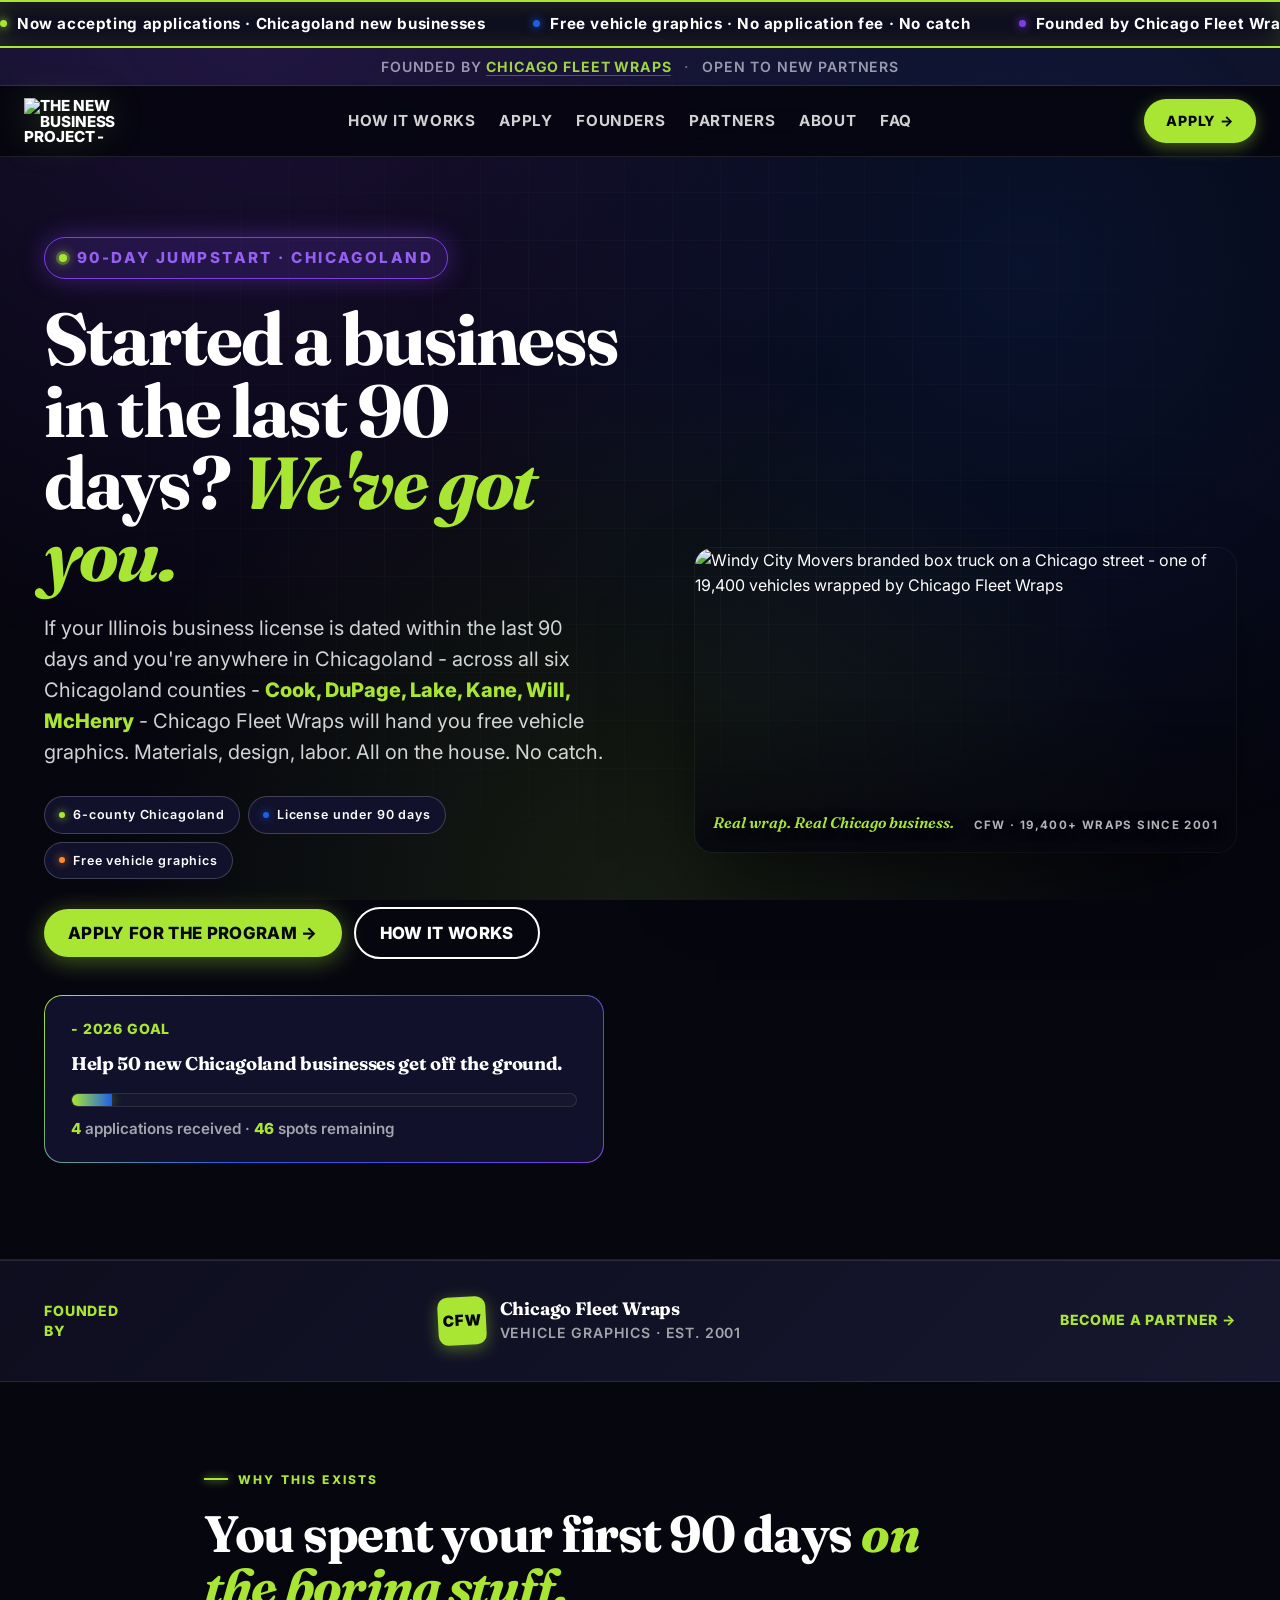
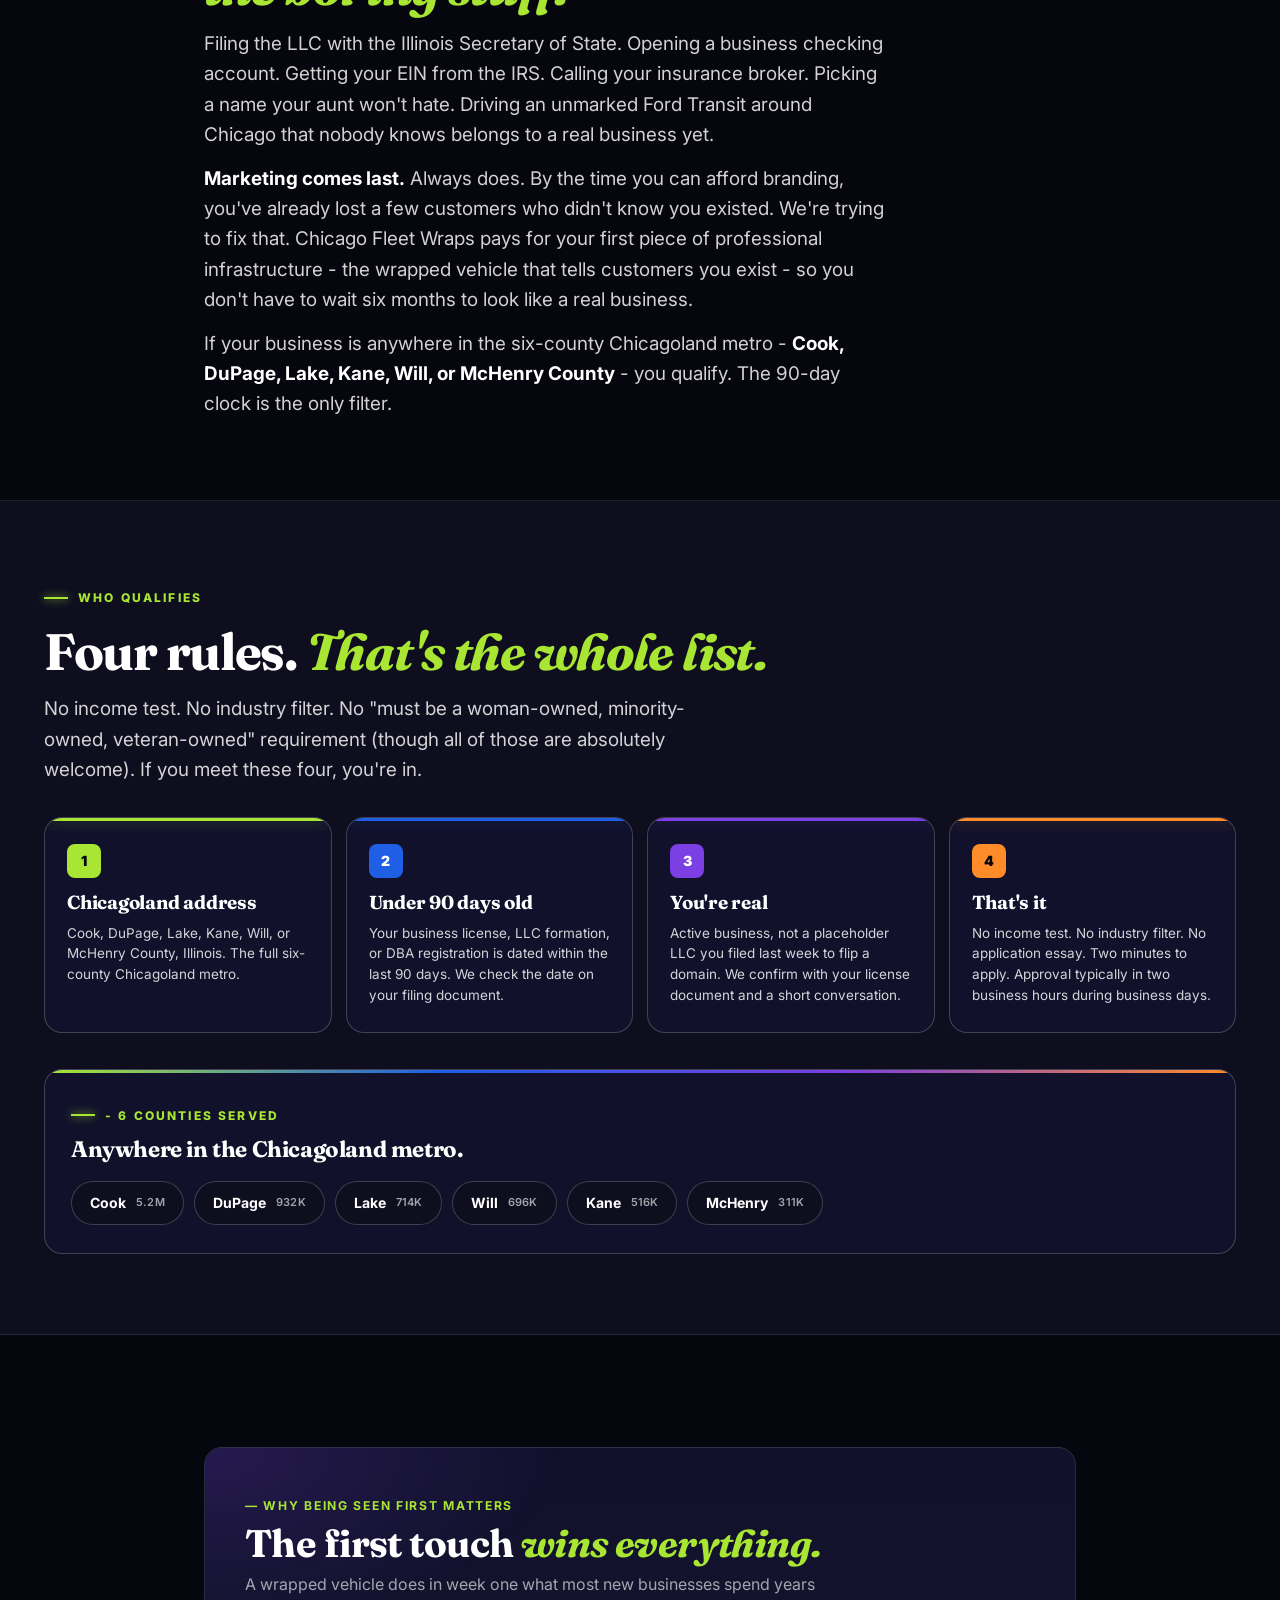
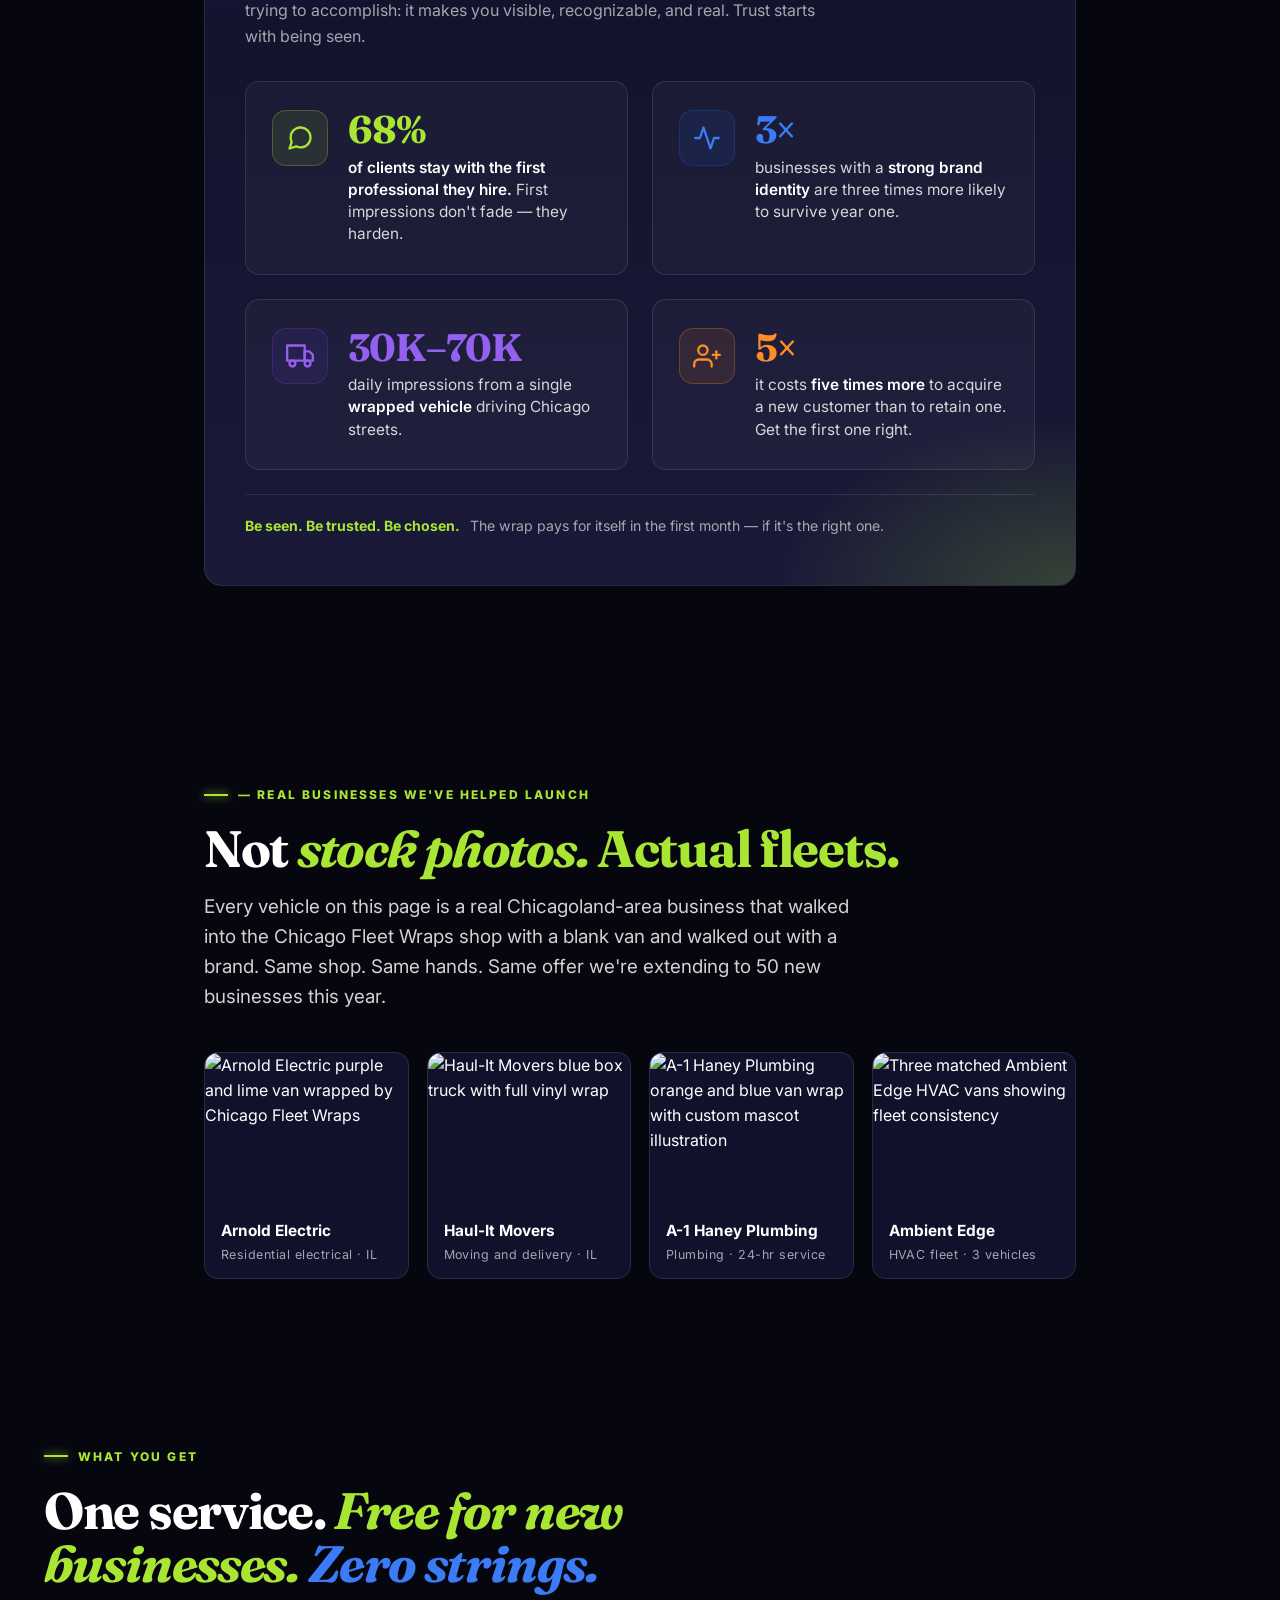
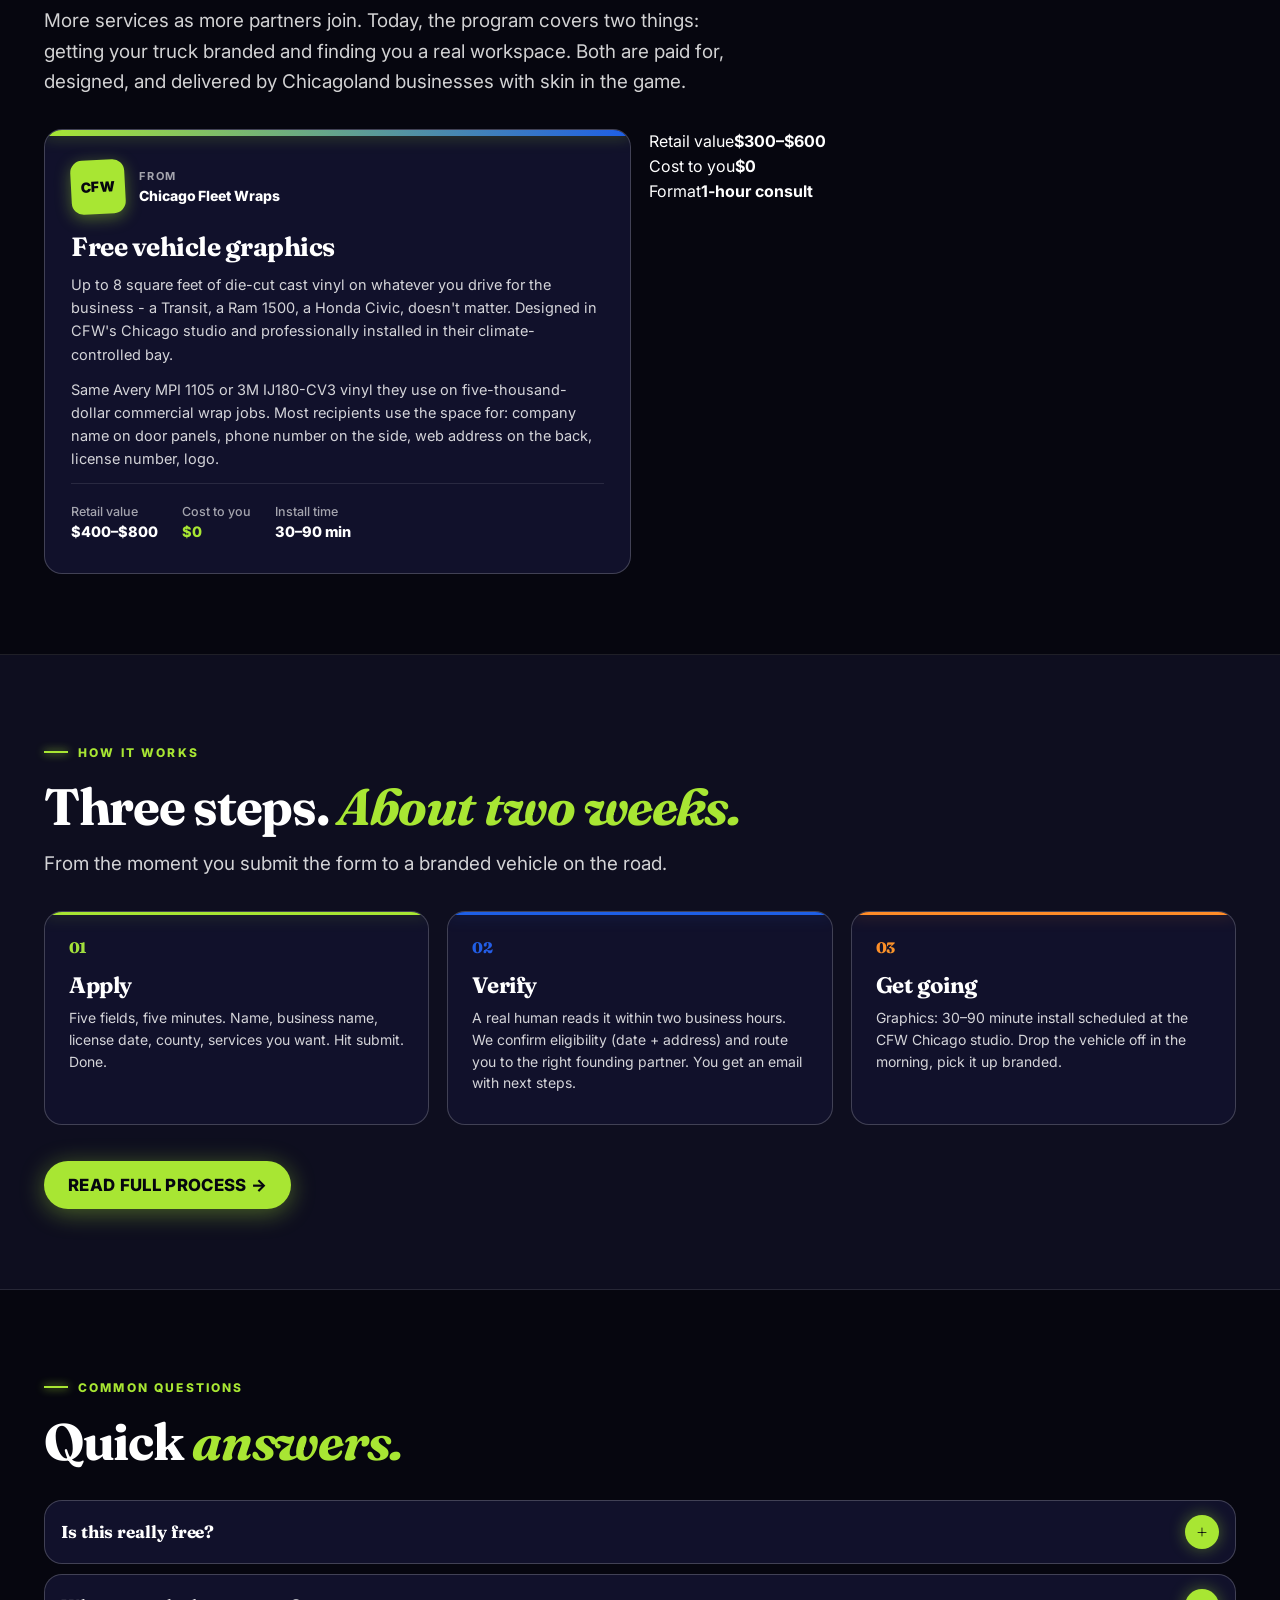
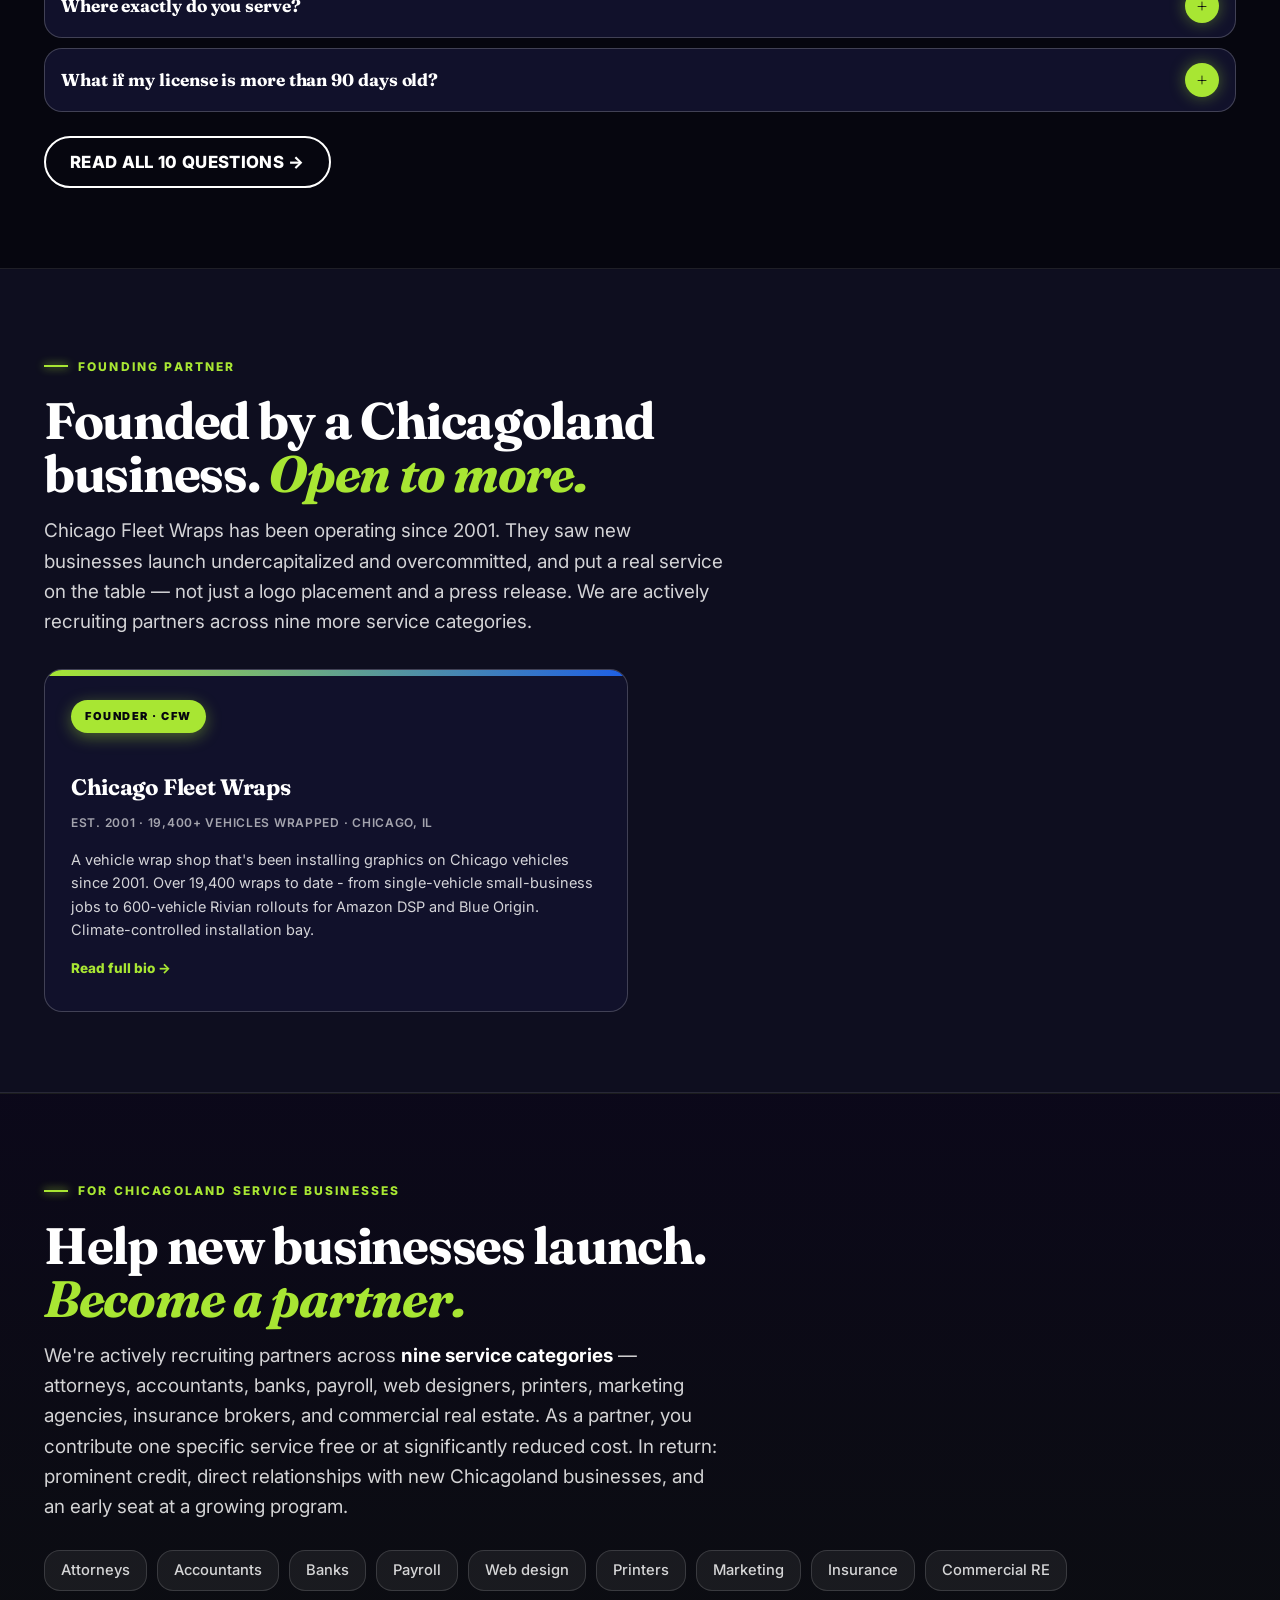
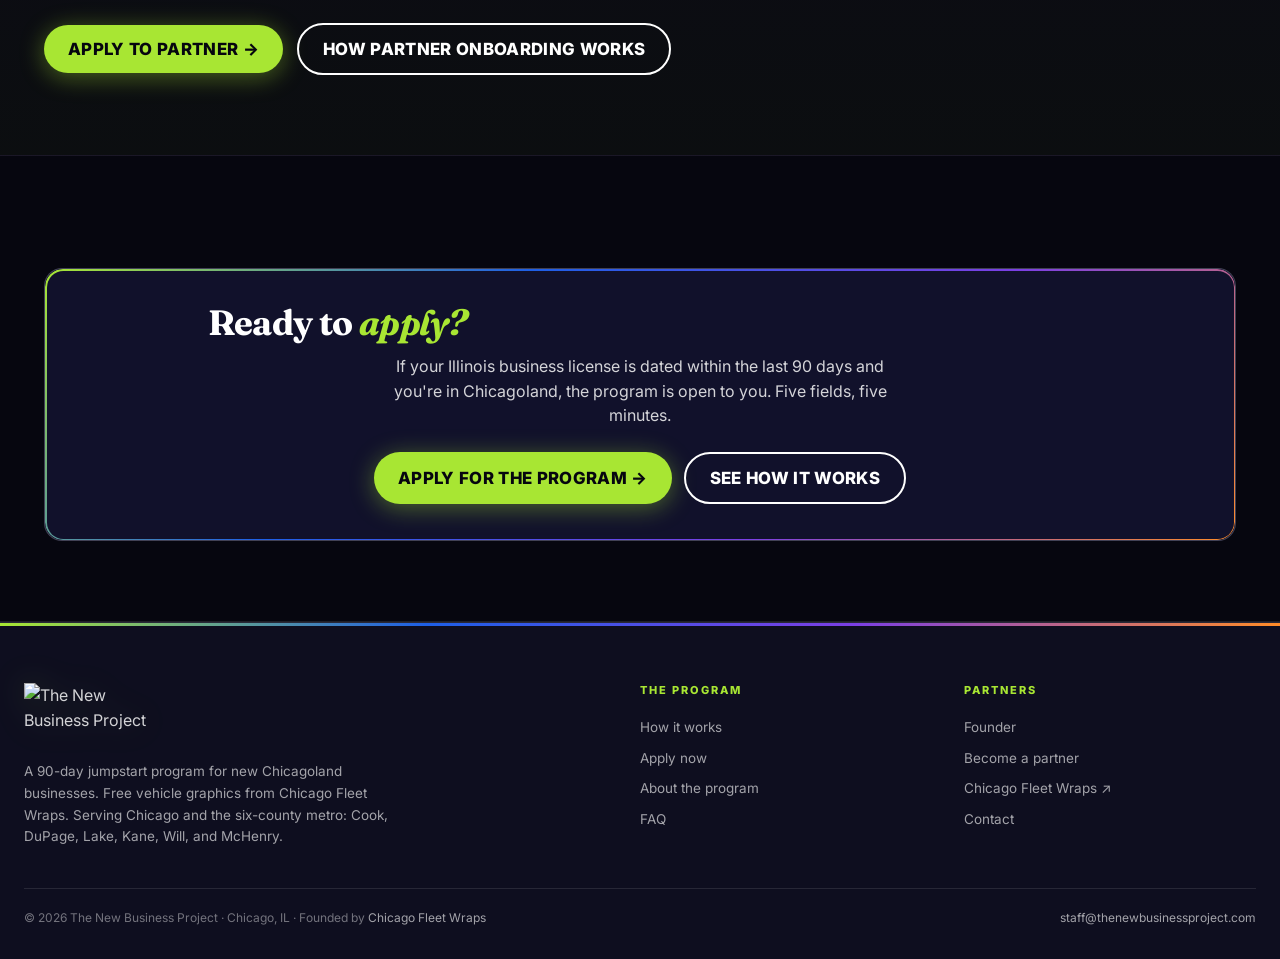
==== commit 3ca608fb: "Add real wrap photos to homepage hero, partners, how-it-works Site previously had zero photos beyond" ====
--- a/public/index.html
+++ b/public/index.html
@@ -1545,6 +1545,114 @@
   margin: 0;
 }
 .viz-first-label strong { color: var(--ink, #fff); font-weight: 600; }
+
+/* ─── HERO PHOTO ─────────────────────────────────────────────── */
+.hero-photo-wrap {
+  position: relative;
+  border-radius: 18px;
+  overflow: hidden;
+  box-shadow: 0 30px 80px -20px rgba(0,0,0,0.6), 0 0 0 1px rgba(255,255,255,0.06);
+  isolation: isolate;
+}
+.hero-photo-wrap::after {
+  content: "";
+  position: absolute;
+  inset: 0;
+  background: linear-gradient(180deg, transparent 50%, rgba(6,6,15,0.85) 100%);
+  pointer-events: none;
+  z-index: 1;
+}
+.hero-photo {
+  display: block;
+  width: 100%;
+  height: auto;
+  object-fit: cover;
+  aspect-ratio: 16 / 9;
+}
+.hero-photo-credit {
+  position: absolute;
+  bottom: 18px;
+  left: 18px;
+  right: 18px;
+  z-index: 2;
+  display: flex;
+  justify-content: space-between;
+  align-items: flex-end;
+  gap: 14px;
+  pointer-events: none;
+}
+.hero-photo-credit-tag {
+  font-family: 'Fraunces', serif;
+  font-style: italic;
+  font-weight: 600;
+  font-size: 0.96rem;
+  color: var(--lime);
+  text-shadow: 0 2px 12px rgba(0,0,0,0.8);
+}
+.hero-photo-credit-source {
+  font-family: 'Inter', sans-serif;
+  font-size: 0.72rem;
+  font-weight: 700;
+  letter-spacing: 0.12em;
+  text-transform: uppercase;
+  color: rgba(255,255,255,0.7);
+  text-shadow: 0 2px 12px rgba(0,0,0,0.8);
+}
+@media (max-width: 760px) {
+  .hero-photo-wrap { margin-top: 28px; }
+  .hero-photo-credit { bottom: 12px; left: 12px; right: 12px; flex-direction: column; align-items: flex-start; gap: 4px; }
+}
+
+/* ─── PHOTO STRIP ────────────────────────────────────────────── */
+.photo-strip-sec h2 .lime { color: var(--lime); }
+.photo-strip {
+  display: grid;
+  grid-template-columns: repeat(4, 1fr);
+  gap: 18px;
+  margin-top: 40px;
+}
+@media (max-width: 900px) {
+  .photo-strip { grid-template-columns: repeat(2, 1fr); }
+}
+@media (max-width: 480px) {
+  .photo-strip { grid-template-columns: 1fr; }
+}
+.photo-strip-card {
+  margin: 0;
+  background: var(--bg-card);
+  border-radius: 14px;
+  overflow: hidden;
+  border: 1px solid var(--rule);
+  transition: transform 0.3s ease, border-color 0.3s ease;
+  position: relative;
+}
+.photo-strip-card:hover {
+  transform: translateY(-4px);
+  border-color: rgba(168,230,51,0.4);
+}
+.photo-strip-card img {
+  display: block;
+  width: 100%;
+  aspect-ratio: 4 / 3;
+  object-fit: cover;
+}
+.photo-strip-card figcaption {
+  padding: 14px 16px;
+  display: flex;
+  flex-direction: column;
+  gap: 2px;
+}
+.photo-strip-card figcaption strong {
+  font-family: 'Inter', sans-serif;
+  font-size: 0.96rem;
+  font-weight: 700;
+  color: var(--ink);
+}
+.photo-strip-card figcaption span {
+  font-size: 0.78rem;
+  color: var(--ink-3);
+  letter-spacing: 0.04em;
+}
 </style>
 <!-- /TNBP Viz Styles -->
 </head>
@@ -1564,7 +1672,17 @@
 <div class="hero-ctas"><a class="btn-primary" href="/apply/">Apply for the program →</a><a class="btn-ghost" href="/how-it-works/">How it works</a></div>
 <div class="hero-progress"><div class="hero-progress-label"> - 2026 Goal</div><div class="hero-progress-headline">Help 50 new Chicagoland businesses get off the ground.</div><div class="hero-progress-bar"><div class="hero-progress-fill"></div></div><div class="hero-progress-meta"><strong>4</strong> applications received · <strong>46</strong> spots remaining</div></div>
 </div>
-<div class="hero-logo-wrap"><picture><source srcset="/logo.webp" type="image/webp"/><img src="/logo.png" alt="The New Business Project - 90-Day Jumpstart Graphics Giveaway logo" class="hero-logo" width="520" height="520"/></picture></div>
+<div class="hero-photo-wrap">
+<picture>
+<source media="(min-width:760px)" srcset="/images/wrap-windy-city.webp" type="image/webp"/>
+<source srcset="/images/wrap-windy-city.webp" type="image/webp"/>
+<img src="/images/wrap-windy-city.webp" alt="Windy City Movers branded box truck on a Chicago street - one of 19,400 vehicles wrapped by Chicago Fleet Wraps" width="1456" height="819" class="hero-photo" loading="eager" fetchpriority="high"/>
+</picture>
+<div class="hero-photo-credit">
+<span class="hero-photo-credit-tag">Real wrap. Real Chicago business.</span>
+<span class="hero-photo-credit-source">CFW · 19,400+ wraps since 2001</span>
+</div>
+</div>
 </div></div></section>
 
 <section class="cofounders-band" aria-label="Founding partner">
@@ -1690,6 +1808,34 @@
 </section>
 </div>
 </section>
+
+<section class="sec photo-strip-sec">
+<div class="wrap-narrow">
+<p class="sec-label">— Real businesses we've helped launch</p>
+<h2>Not <em>stock photos.</em> <span class="lime">Actual fleets.</span></h2>
+<p class="lede">Every vehicle on this page is a real Chicagoland-area business that walked into the Chicago Fleet Wraps shop with a blank van and walked out with a brand. Same shop. Same hands. Same offer we're extending to 50 new businesses this year.</p>
+
+<div class="photo-strip">
+<figure class="photo-strip-card">
+<img src="/images/hero-arnold-electric.webp" alt="Arnold Electric purple and lime van wrapped by Chicago Fleet Wraps" loading="lazy" width="800" height="600"/>
+<figcaption><strong>Arnold Electric</strong><span>Residential electrical · IL</span></figcaption>
+</figure>
+<figure class="photo-strip-card">
+<img src="/images/wrap-haul-it-movers.webp" alt="Haul-It Movers blue box truck with full vinyl wrap" loading="lazy" width="800" height="600"/>
+<figcaption><strong>Haul-It Movers</strong><span>Moving and delivery · IL</span></figcaption>
+</figure>
+<figure class="photo-strip-card">
+<img src="/images/wrap-haney-plumbing.webp" alt="A-1 Haney Plumbing orange and blue van wrap with custom mascot illustration" loading="lazy" width="800" height="600"/>
+<figcaption><strong>A-1 Haney Plumbing</strong><span>Plumbing · 24-hr service</span></figcaption>
+</figure>
+<figure class="photo-strip-card">
+<img src="/images/wrap-fleet-trio.webp" alt="Three matched Ambient Edge HVAC vans showing fleet consistency" loading="lazy" width="800" height="600"/>
+<figcaption><strong>Ambient Edge</strong><span>HVAC fleet · 3 vehicles</span></figcaption>
+</figure>
+</div>
+</div>
+</section>
+
 
 
 <section class="sec bordered" id="what">
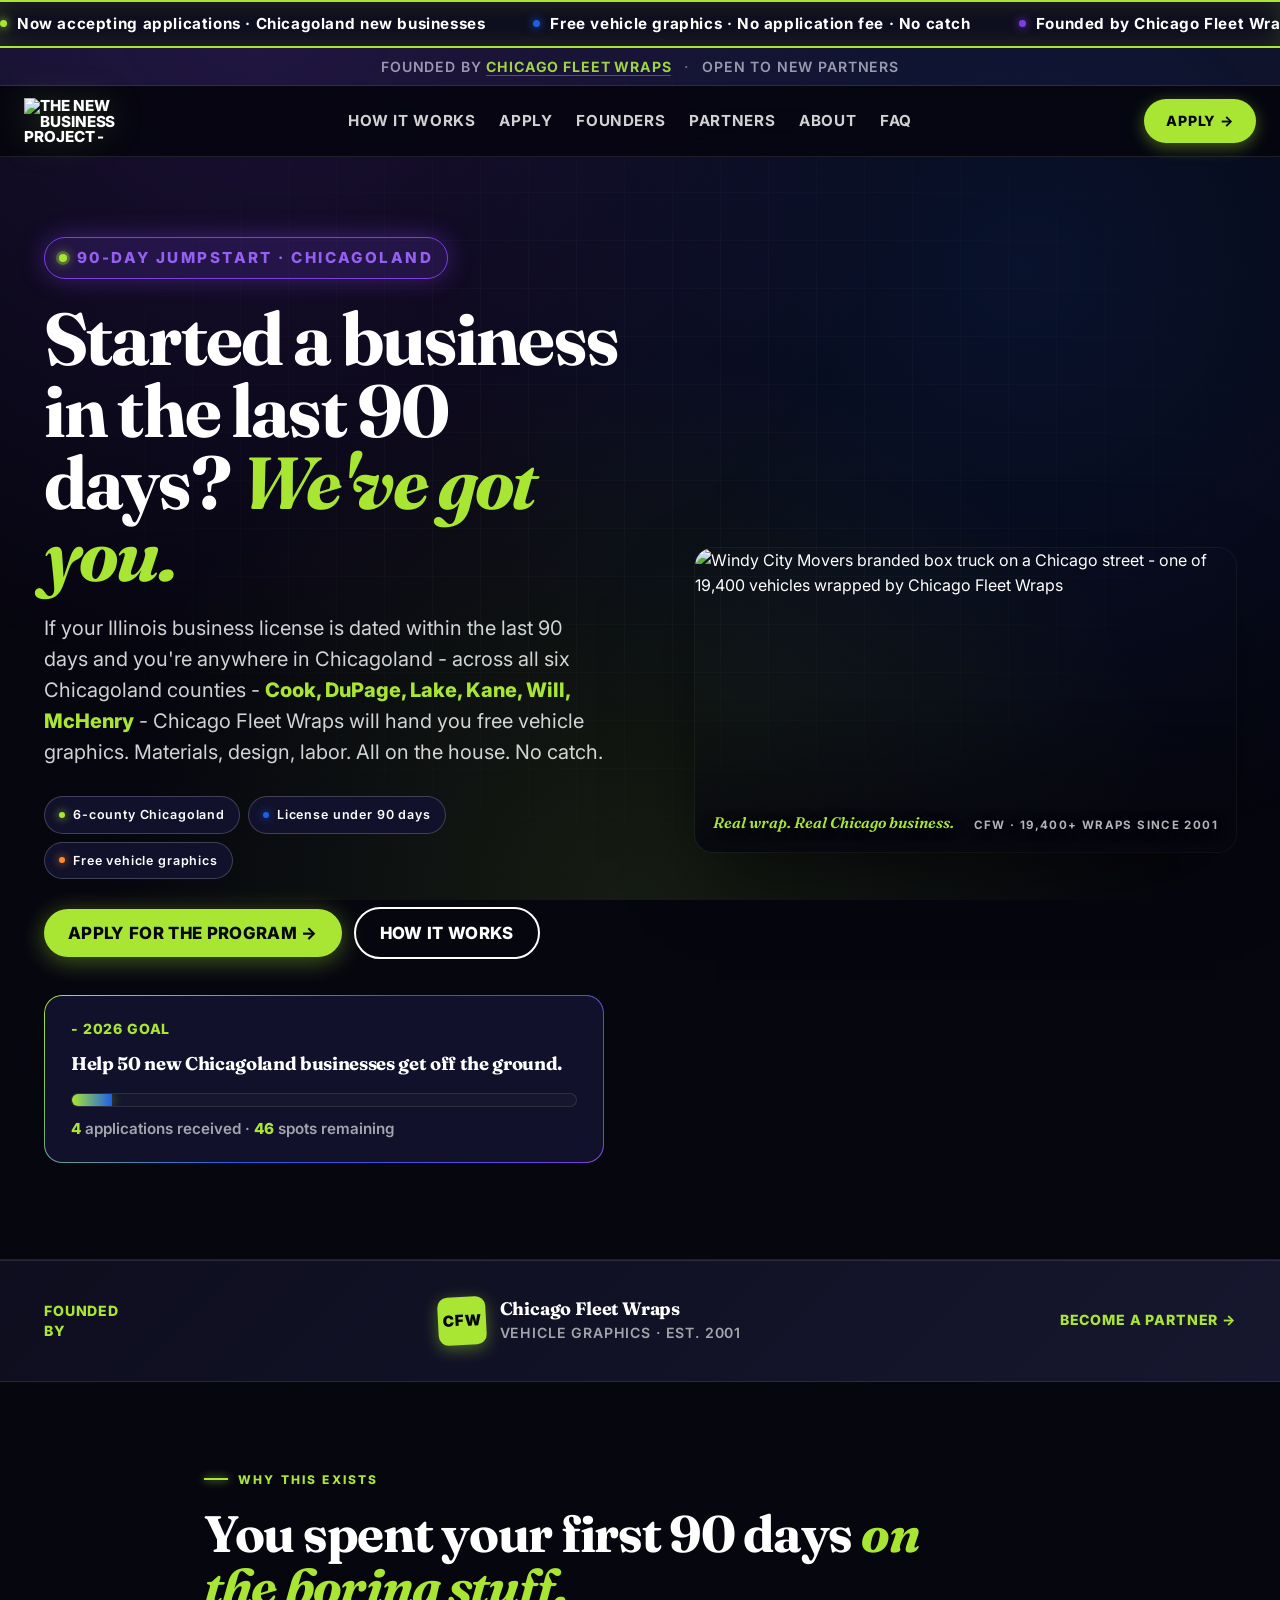
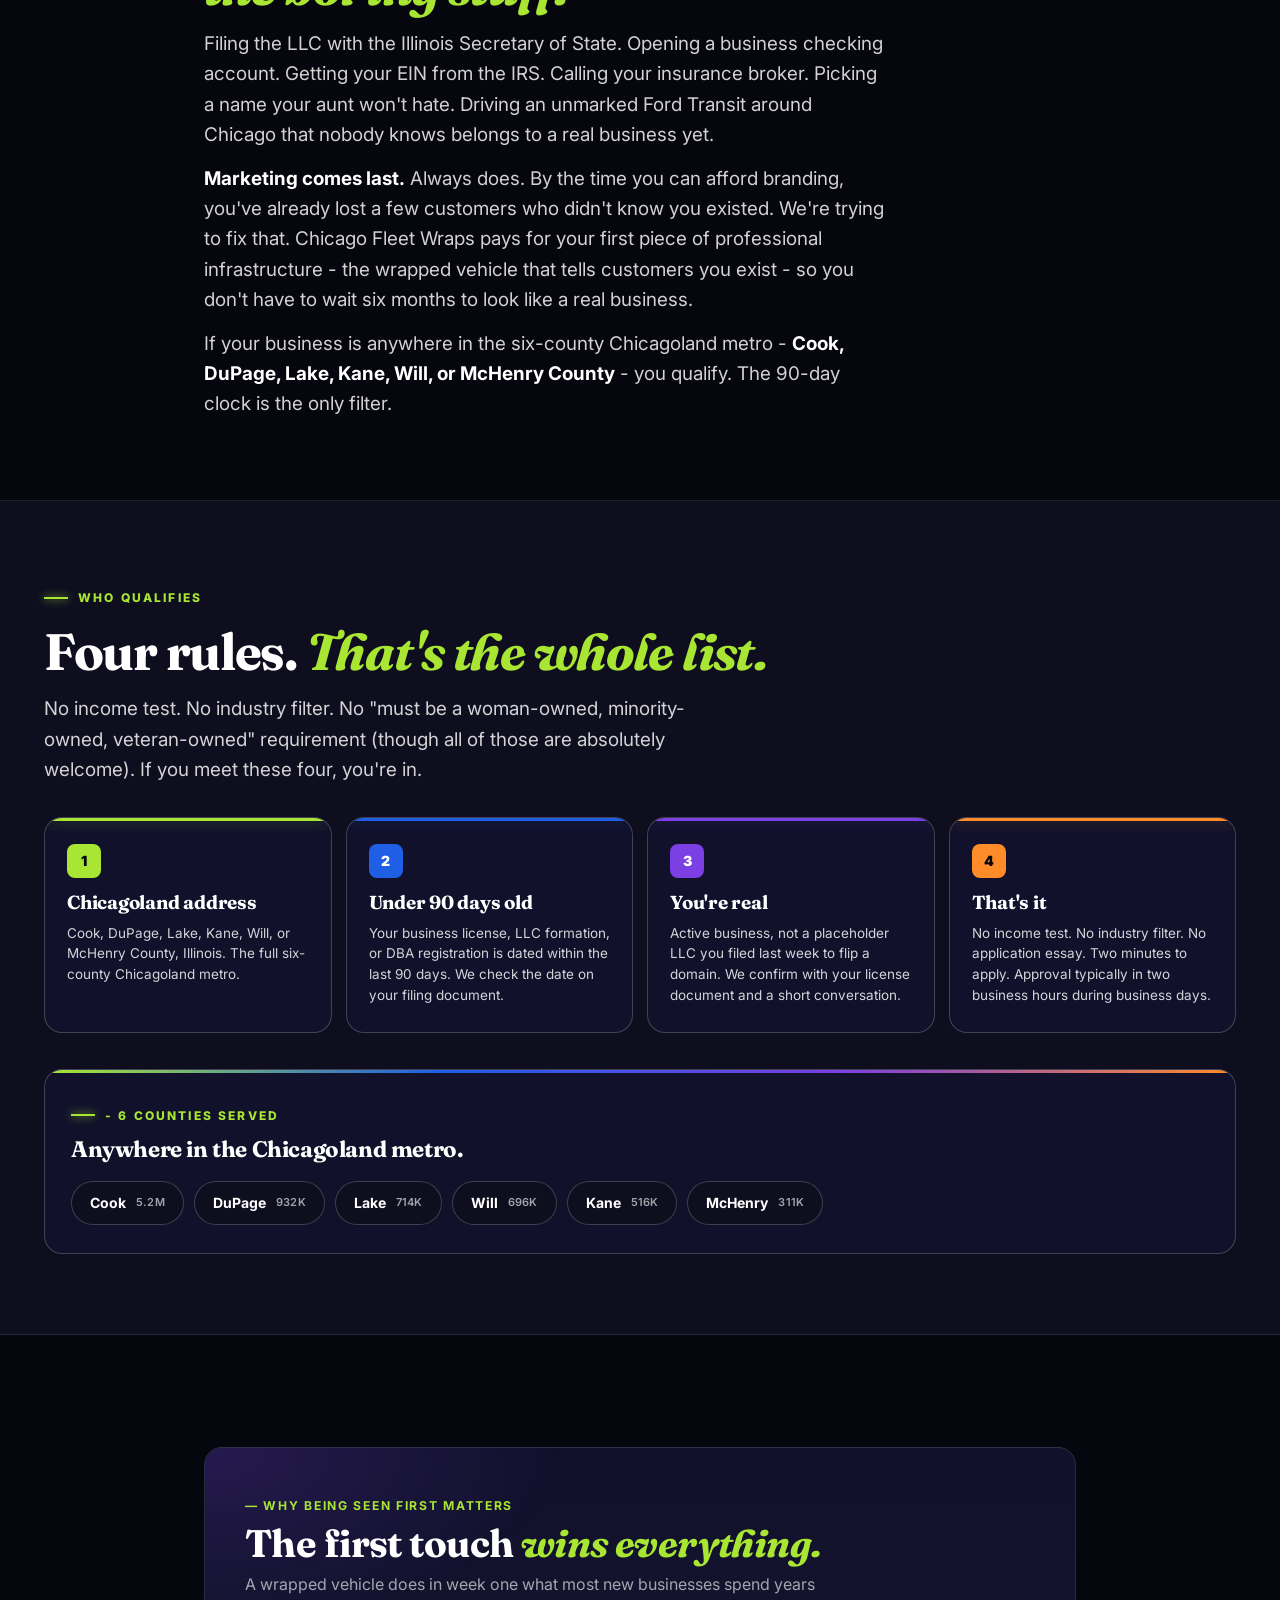
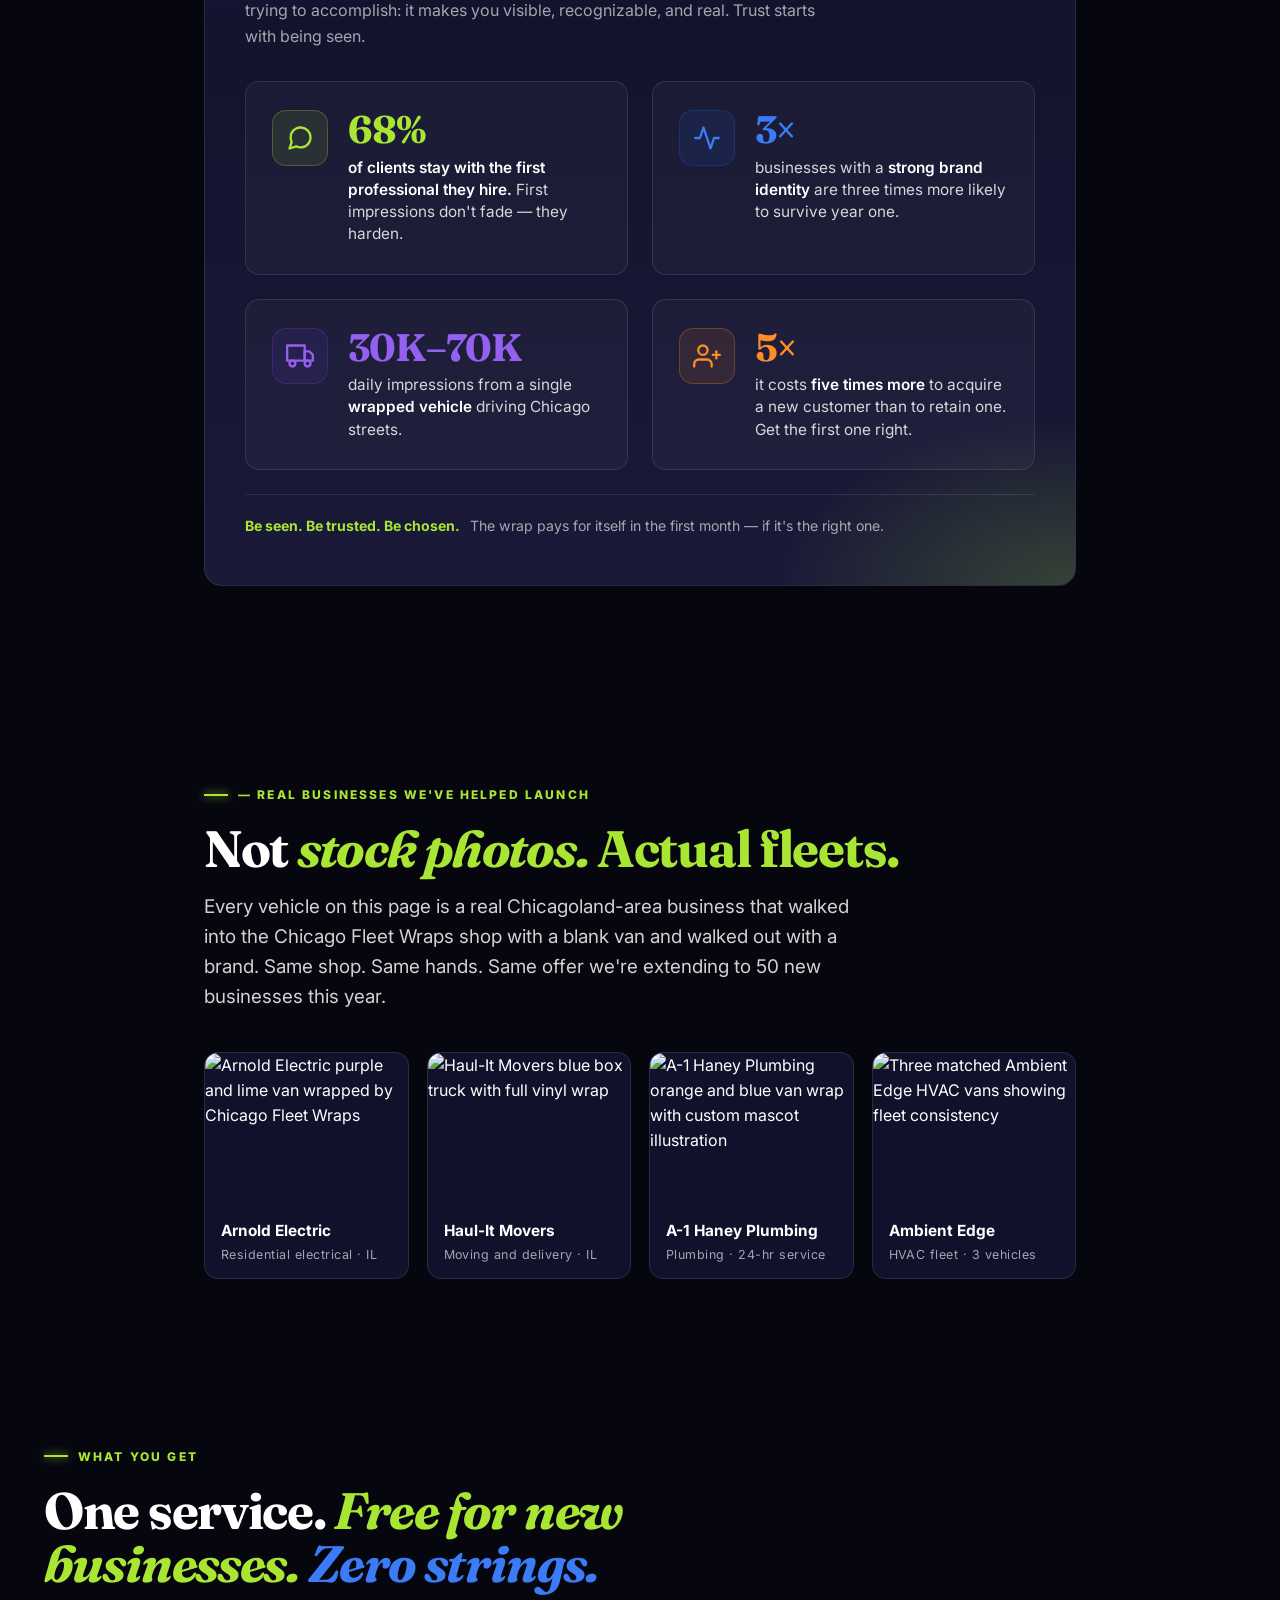
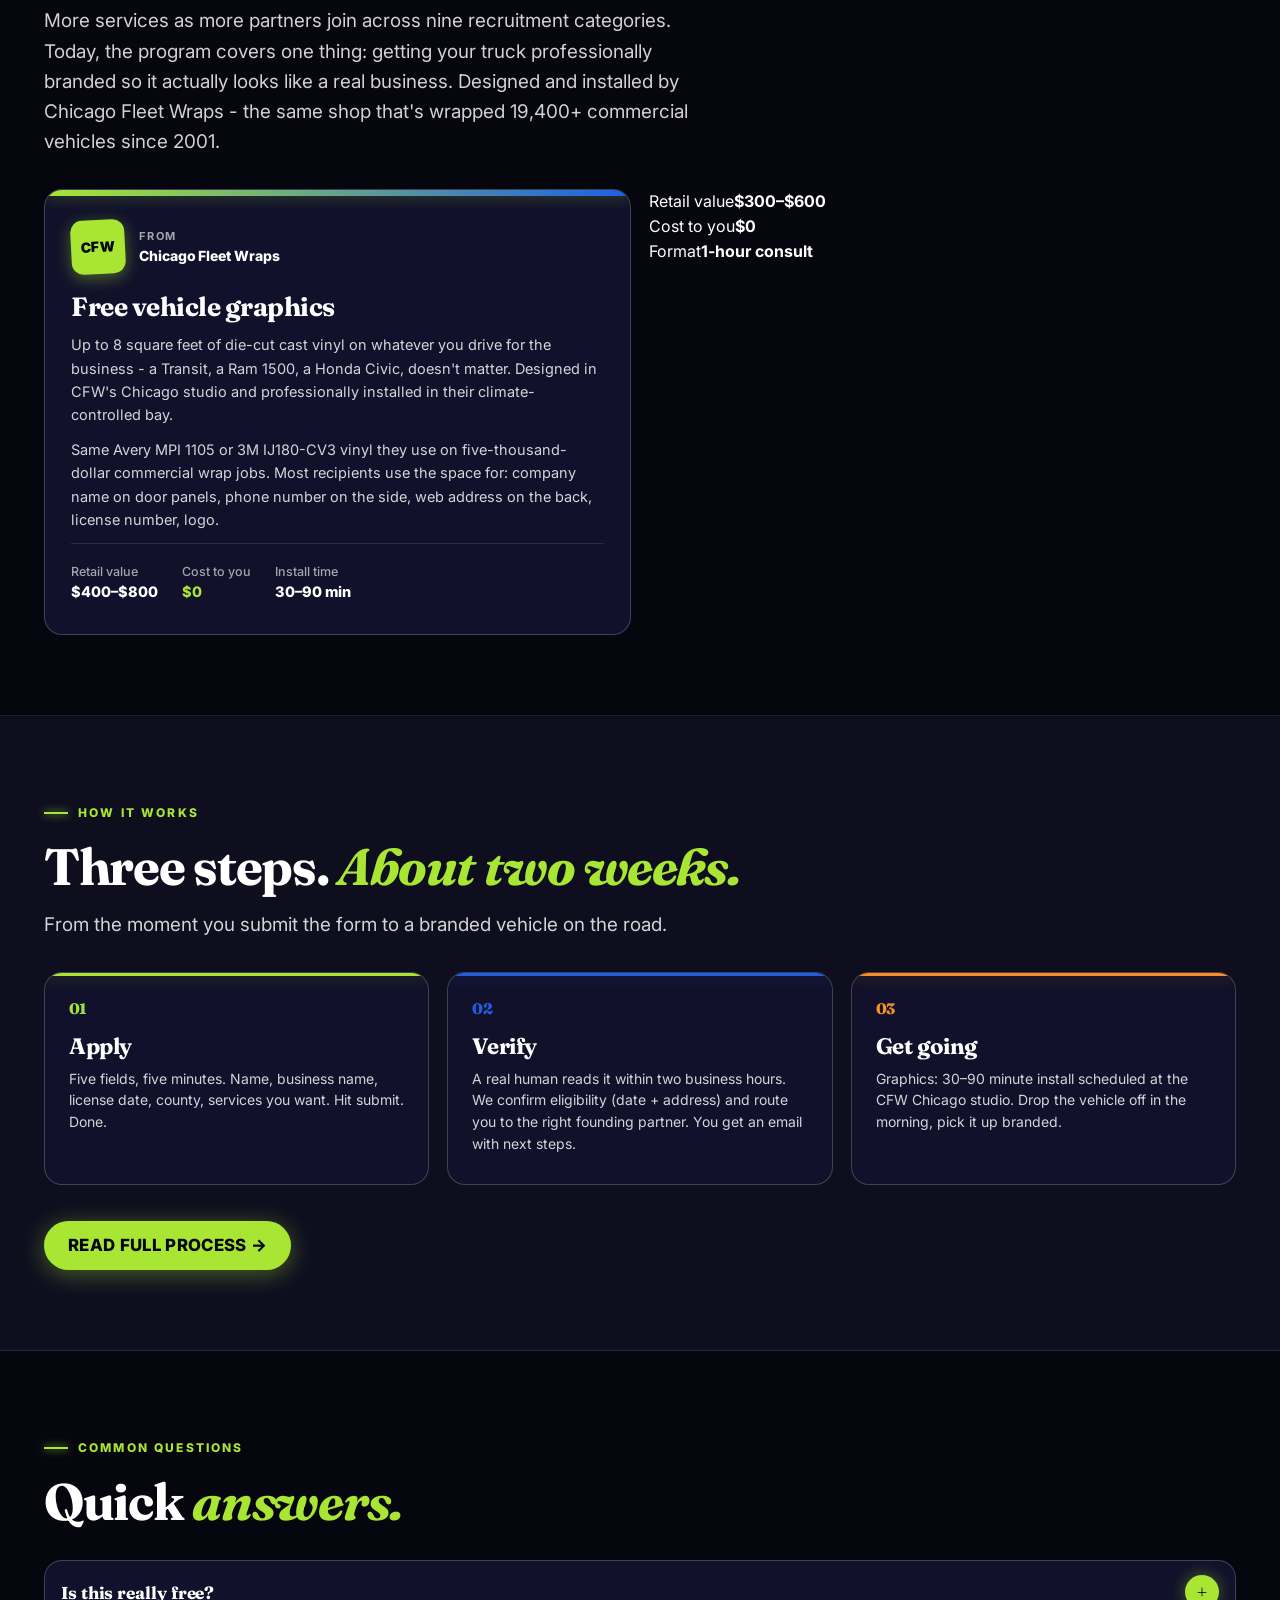
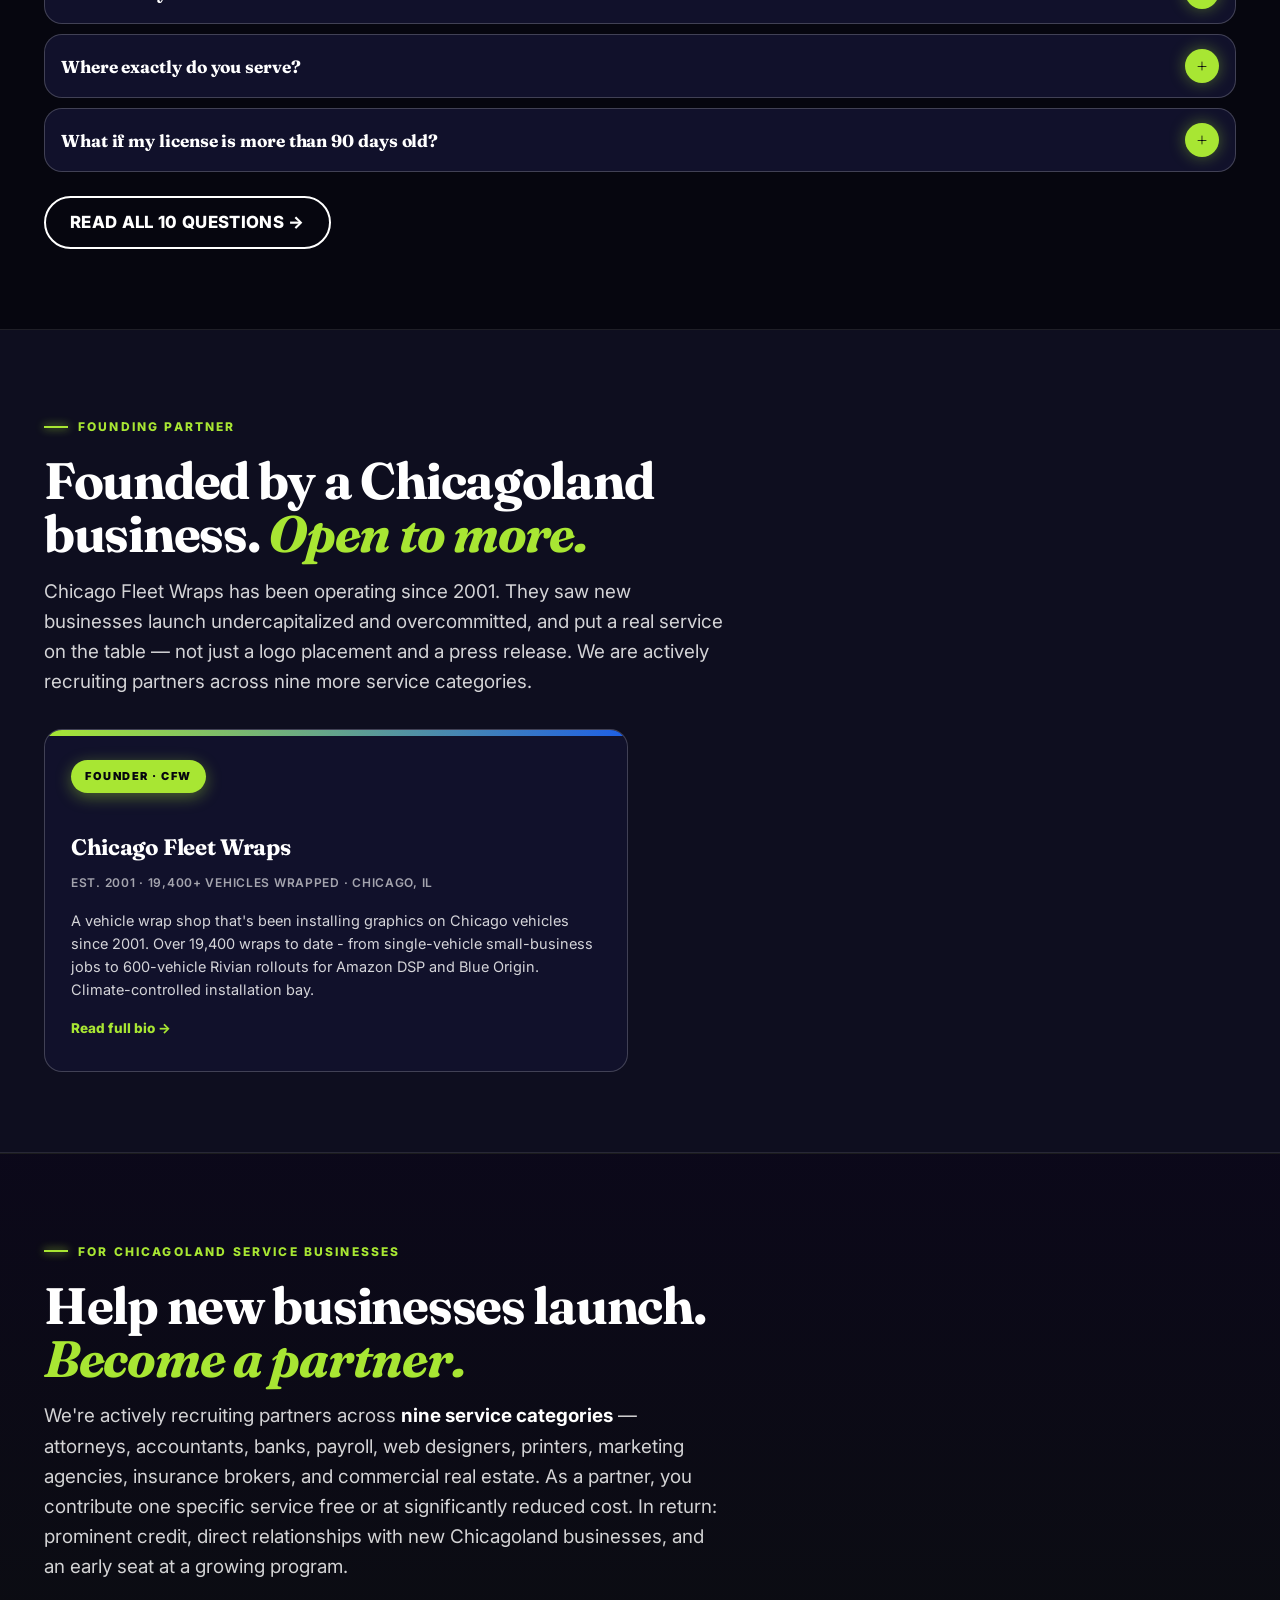
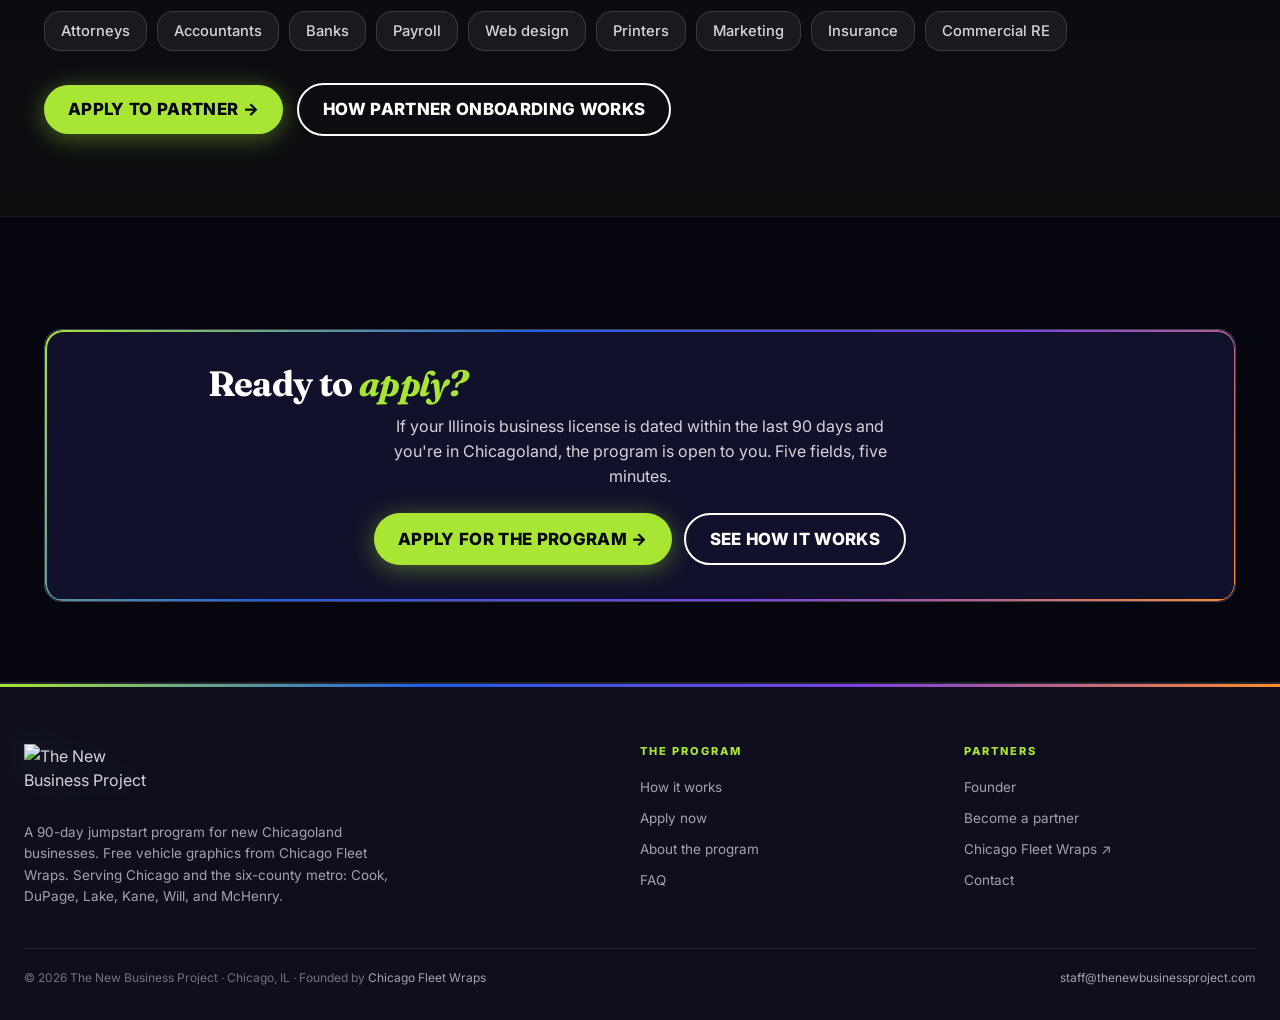
==== commit 621fceeb: "Final stale-copy fix: 'two things' lede in homepage What you get section" ====
--- a/public/index.html
+++ b/public/index.html
@@ -1842,7 +1842,7 @@
 <div class="wrap">
 <p class="sec-label">What you get</p>
 <h2>One service. <em>Free for new businesses.</em> <span class="blue">Zero strings.</span></h2>
-<p class="lede">More services as more partners join. Today, the program covers two things: getting your truck branded and finding you a real workspace. Both are paid for, designed, and delivered by Chicagoland businesses with skin in the game.</p>
+<p class="lede">More services as more partners join across nine recruitment categories. Today, the program covers one thing: getting your truck professionally branded so it actually looks like a real business. Designed and installed by Chicago Fleet Wraps - the same shop that's wrapped 19,400+ commercial vehicles since 2001.</p>
 <div class="gifts-grid">
 <div class="gift cfw"><div class="gift-header"><div class="gift-mark">CFW</div><div class="gift-tag">From <strong>Chicago Fleet Wraps</strong></div></div>
 <h3>Free vehicle graphics</h3>
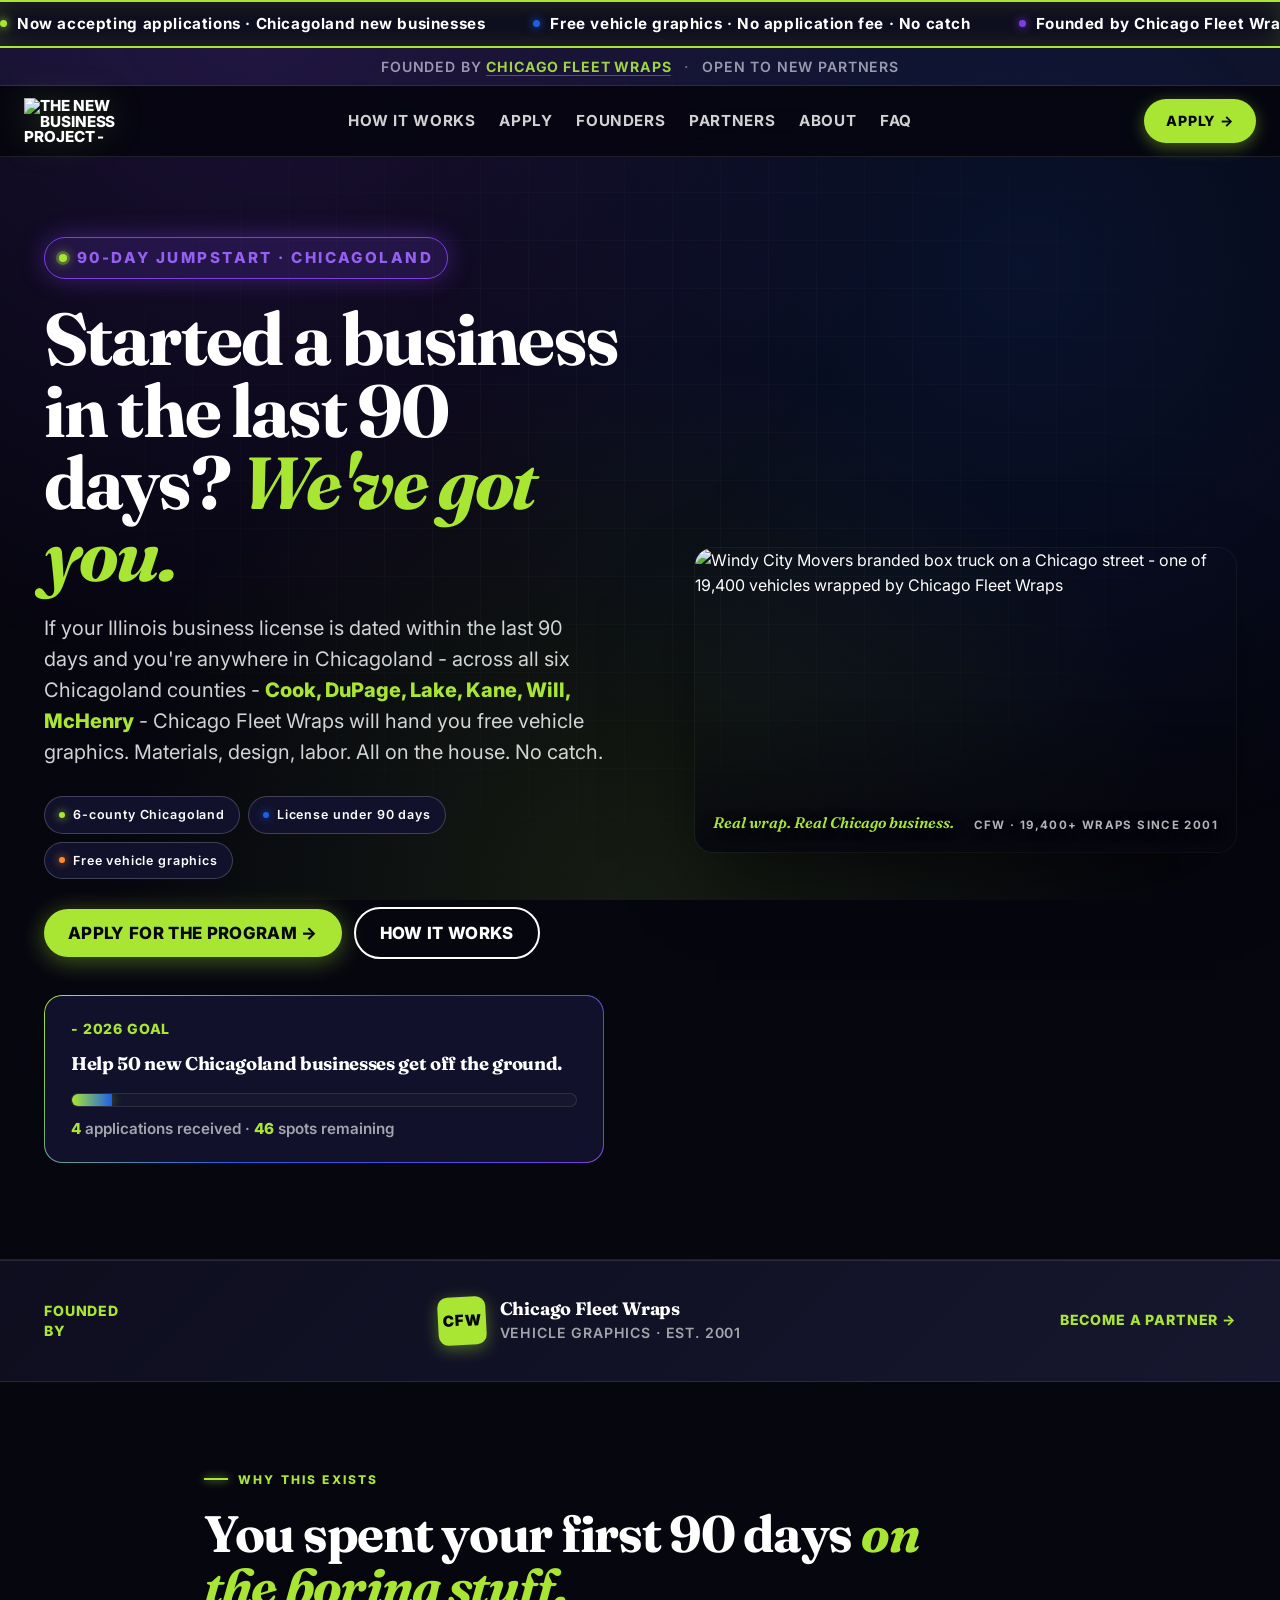
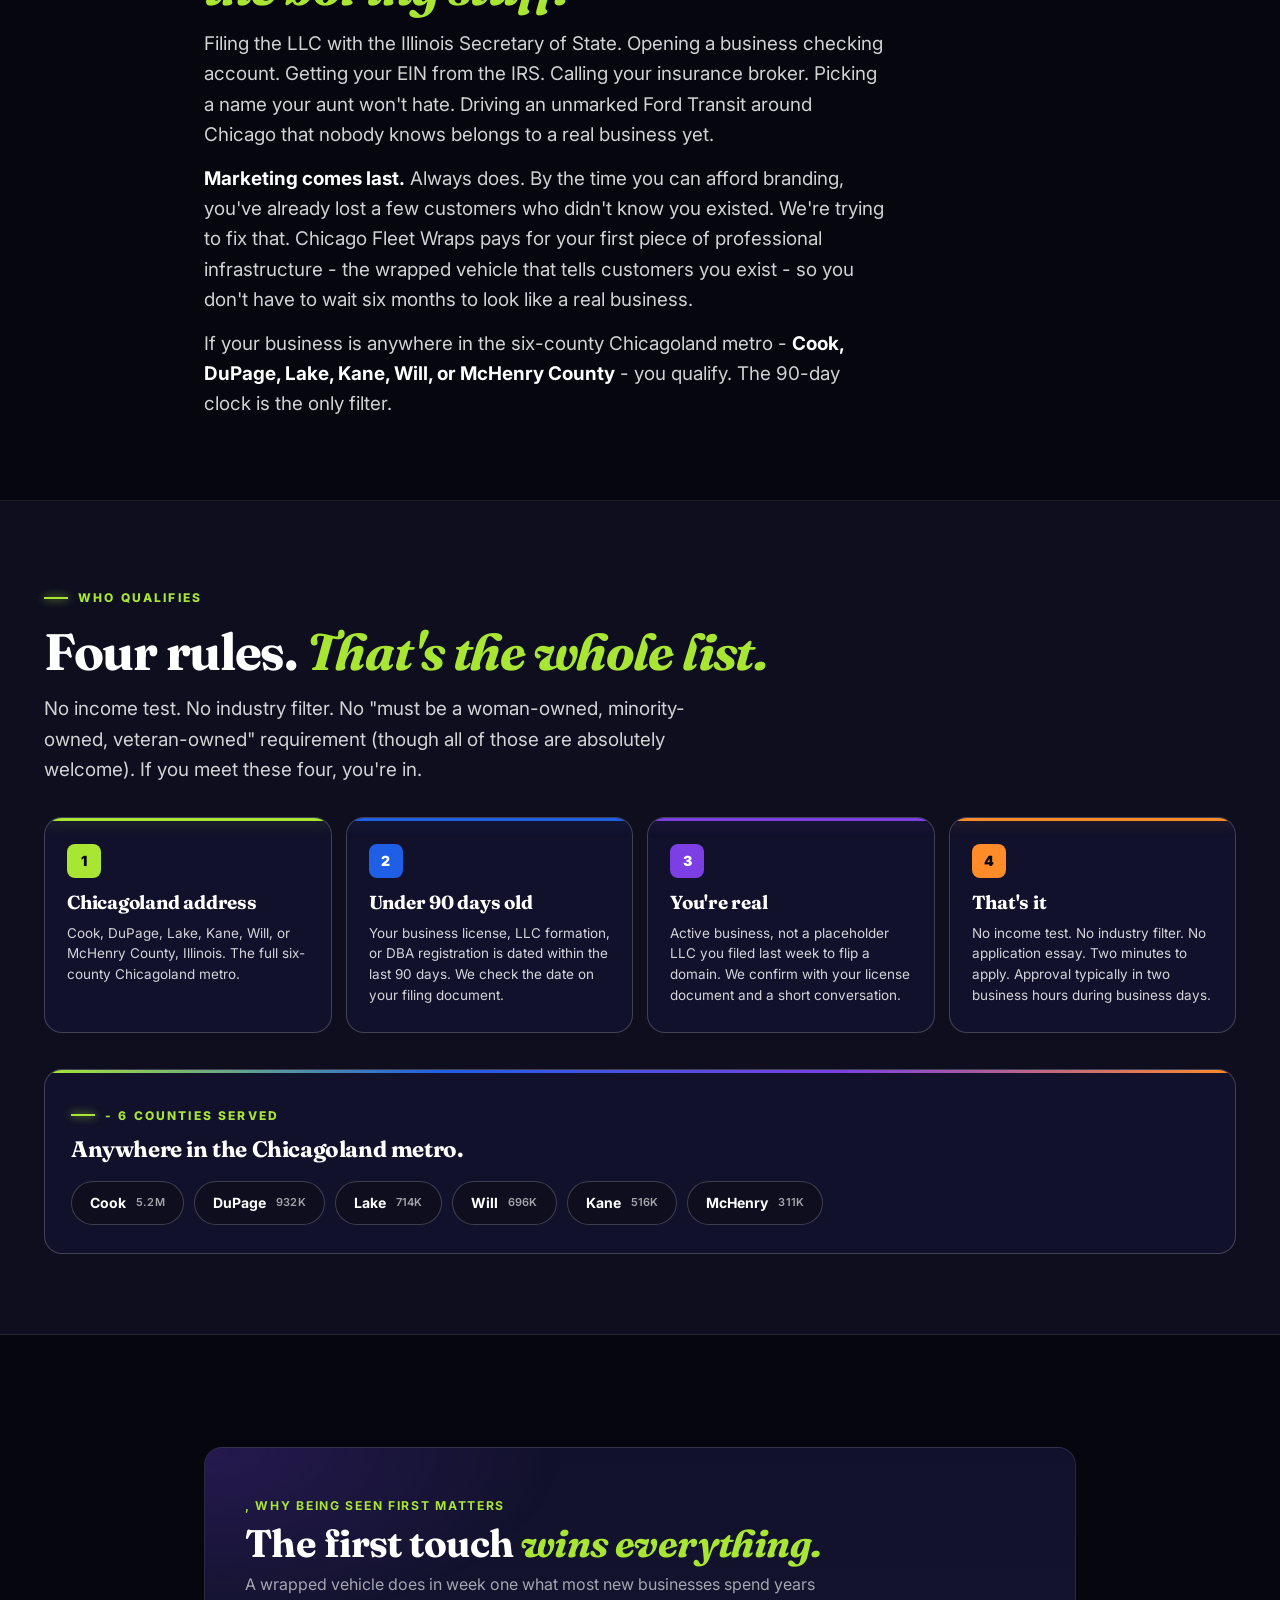
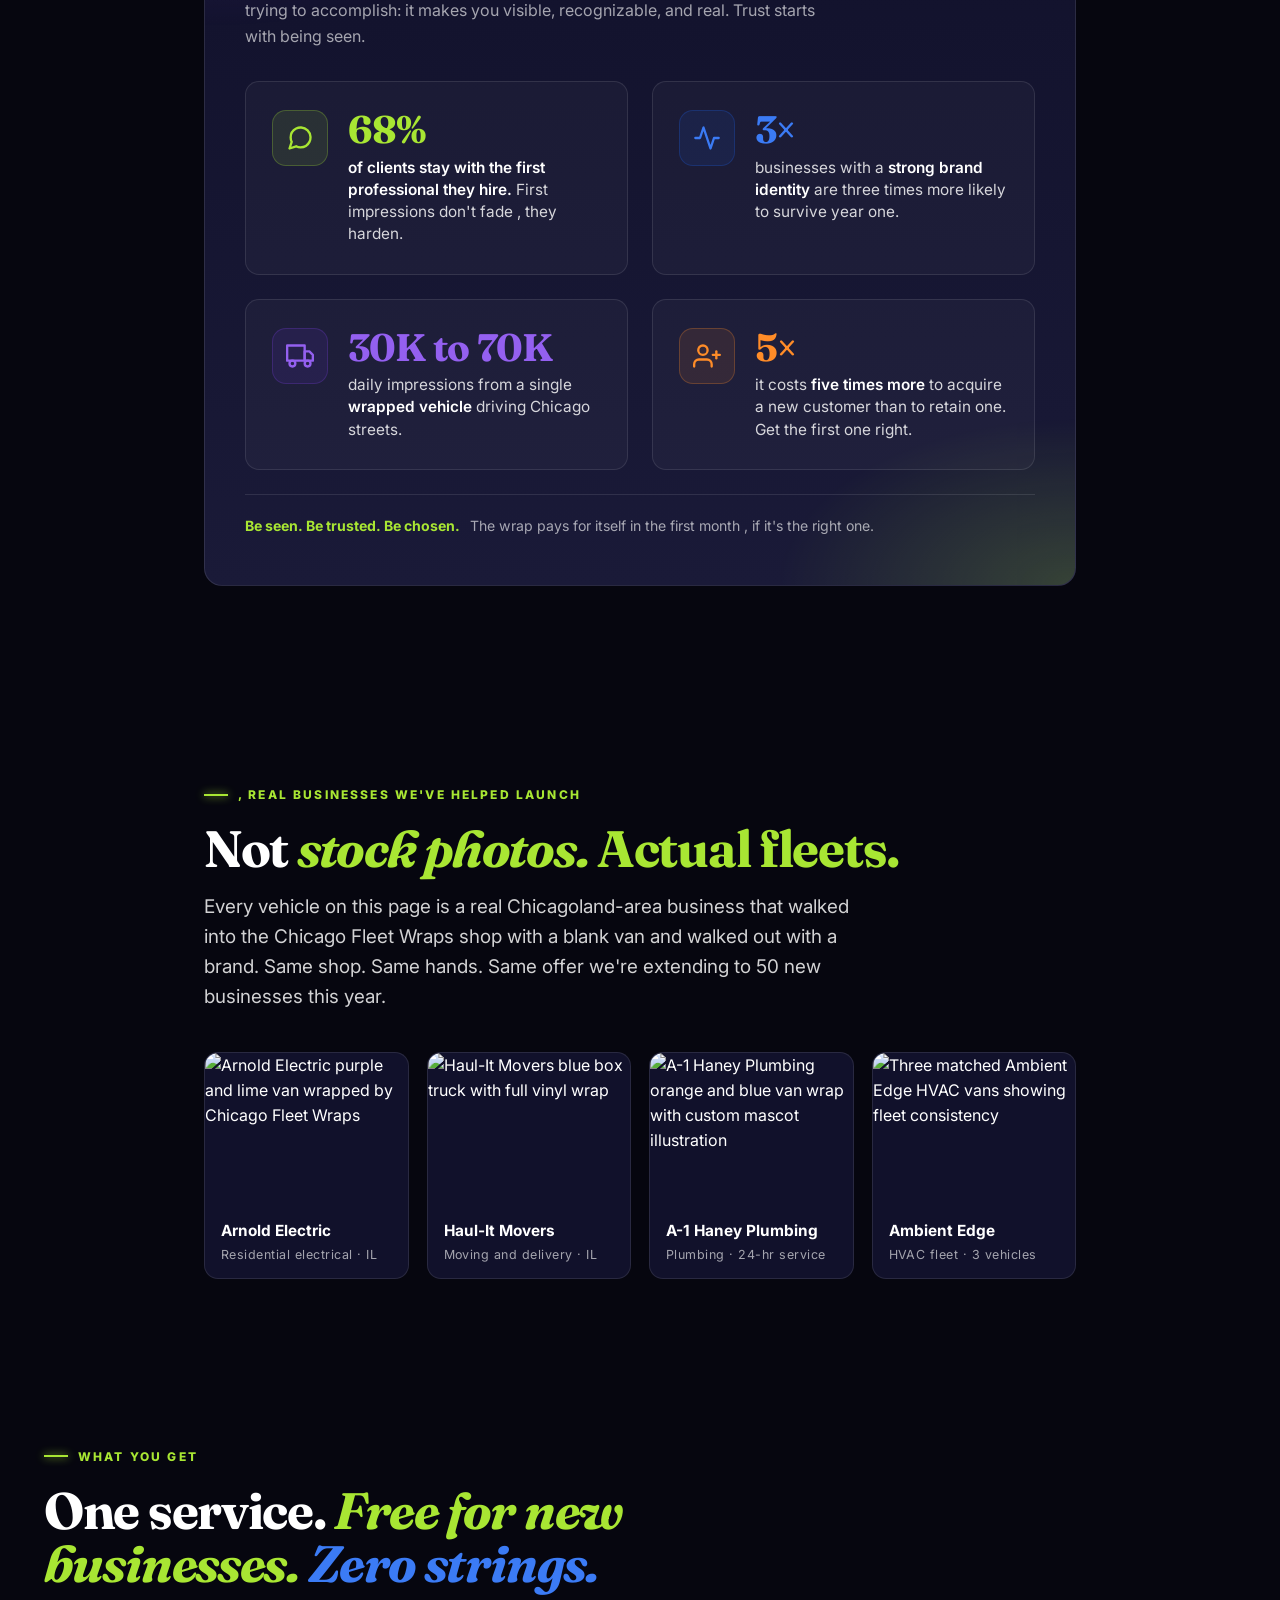
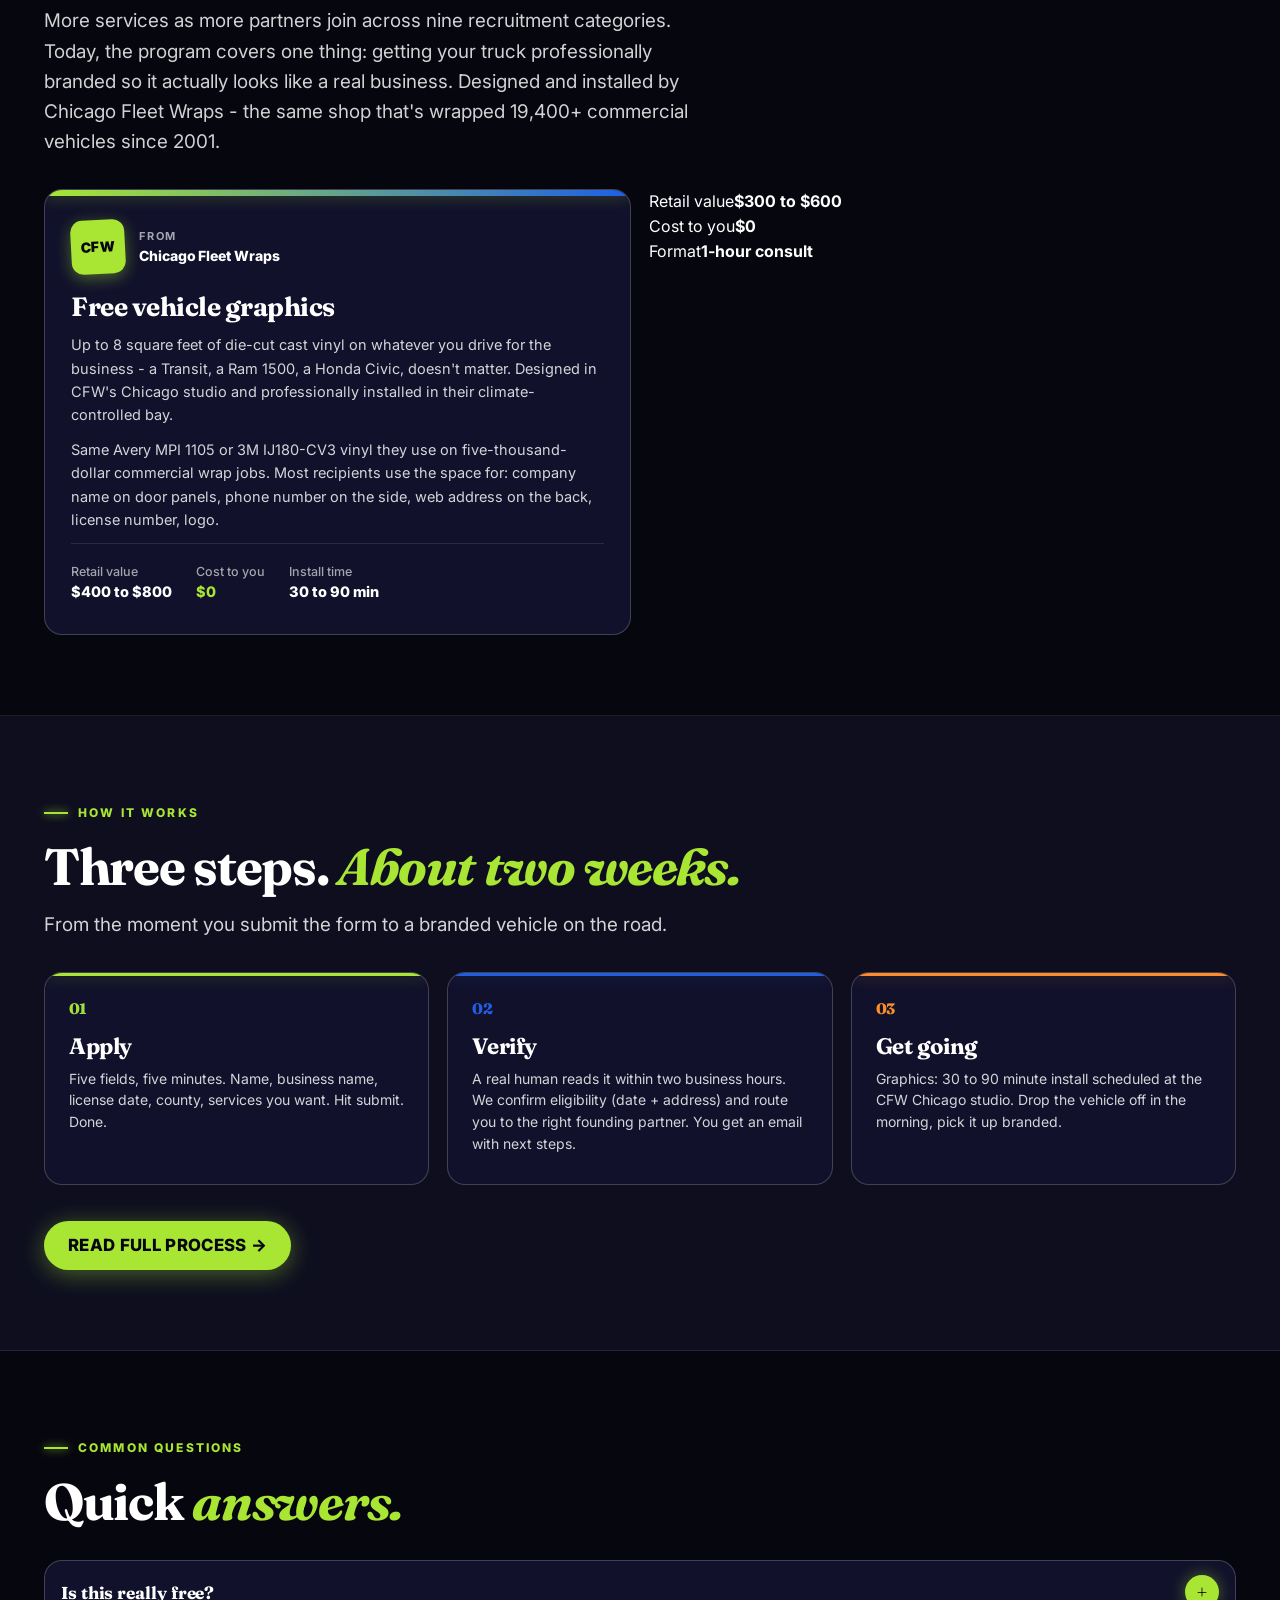
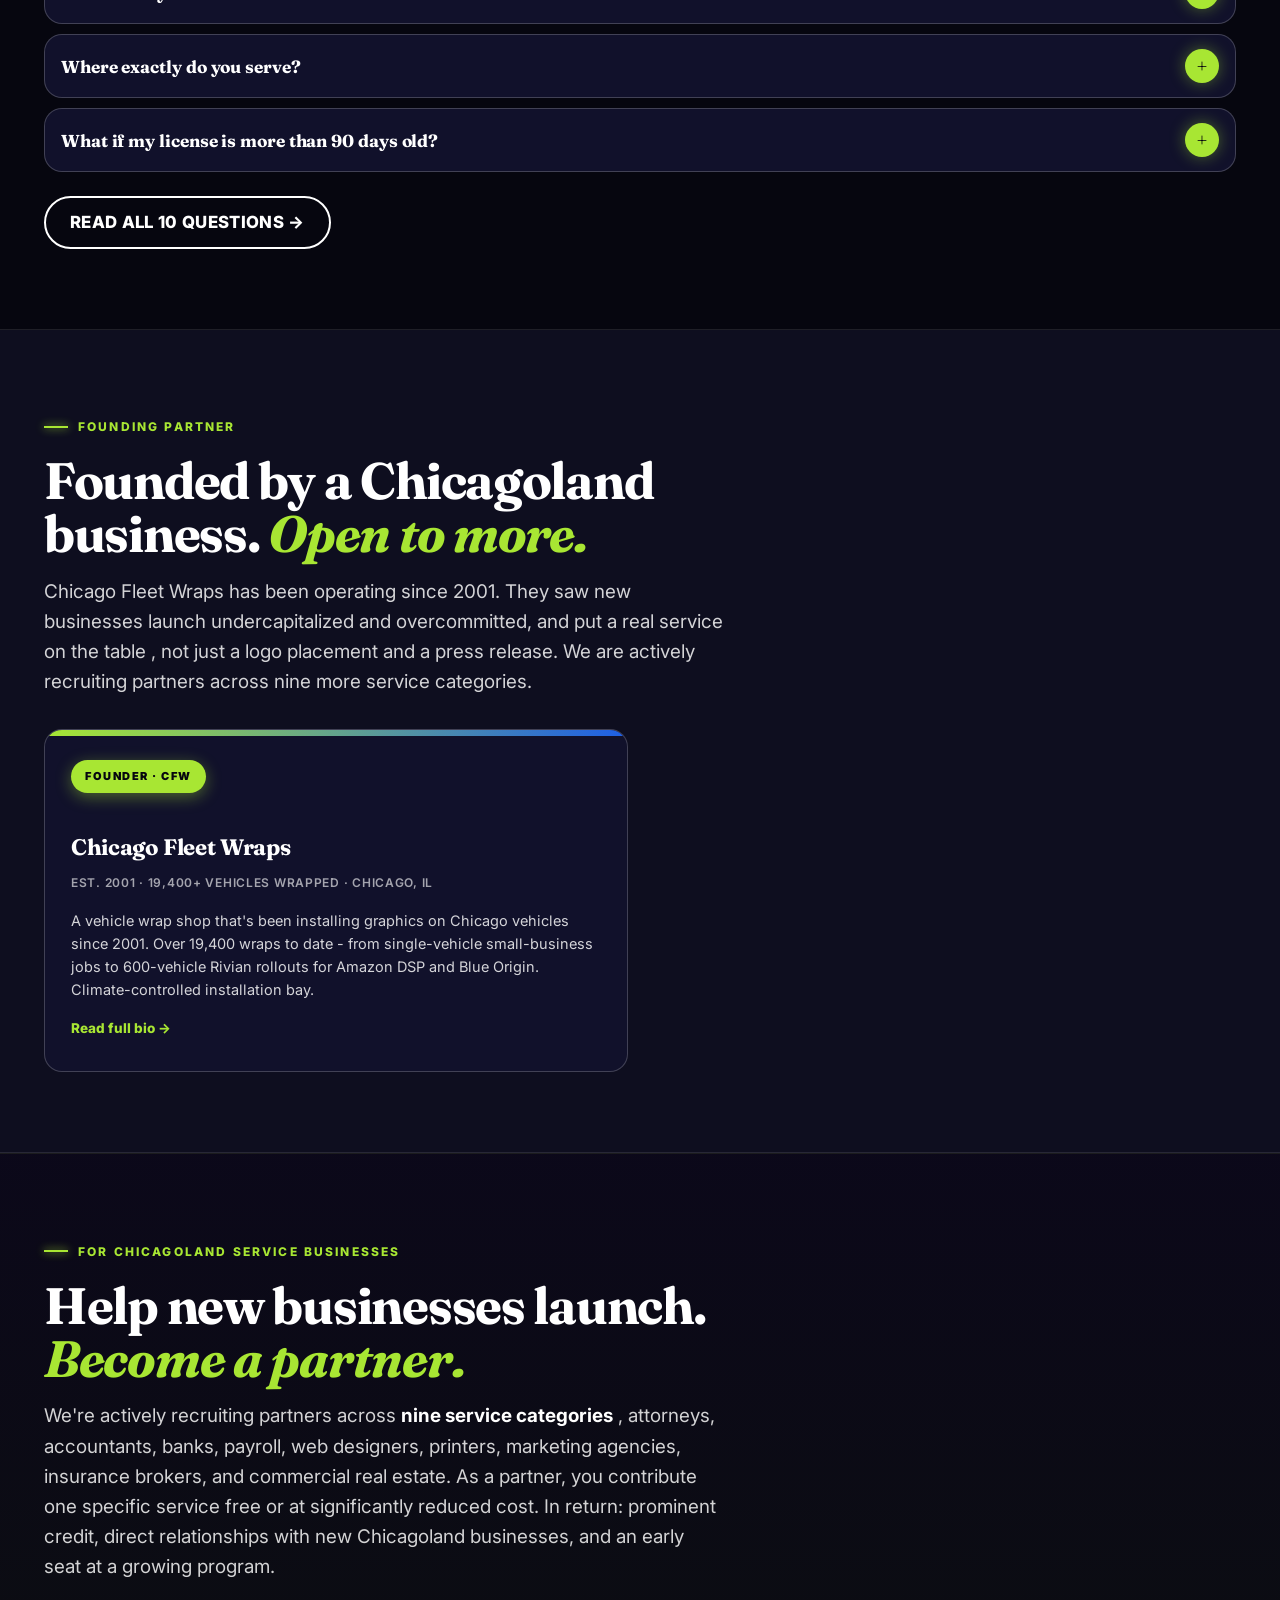
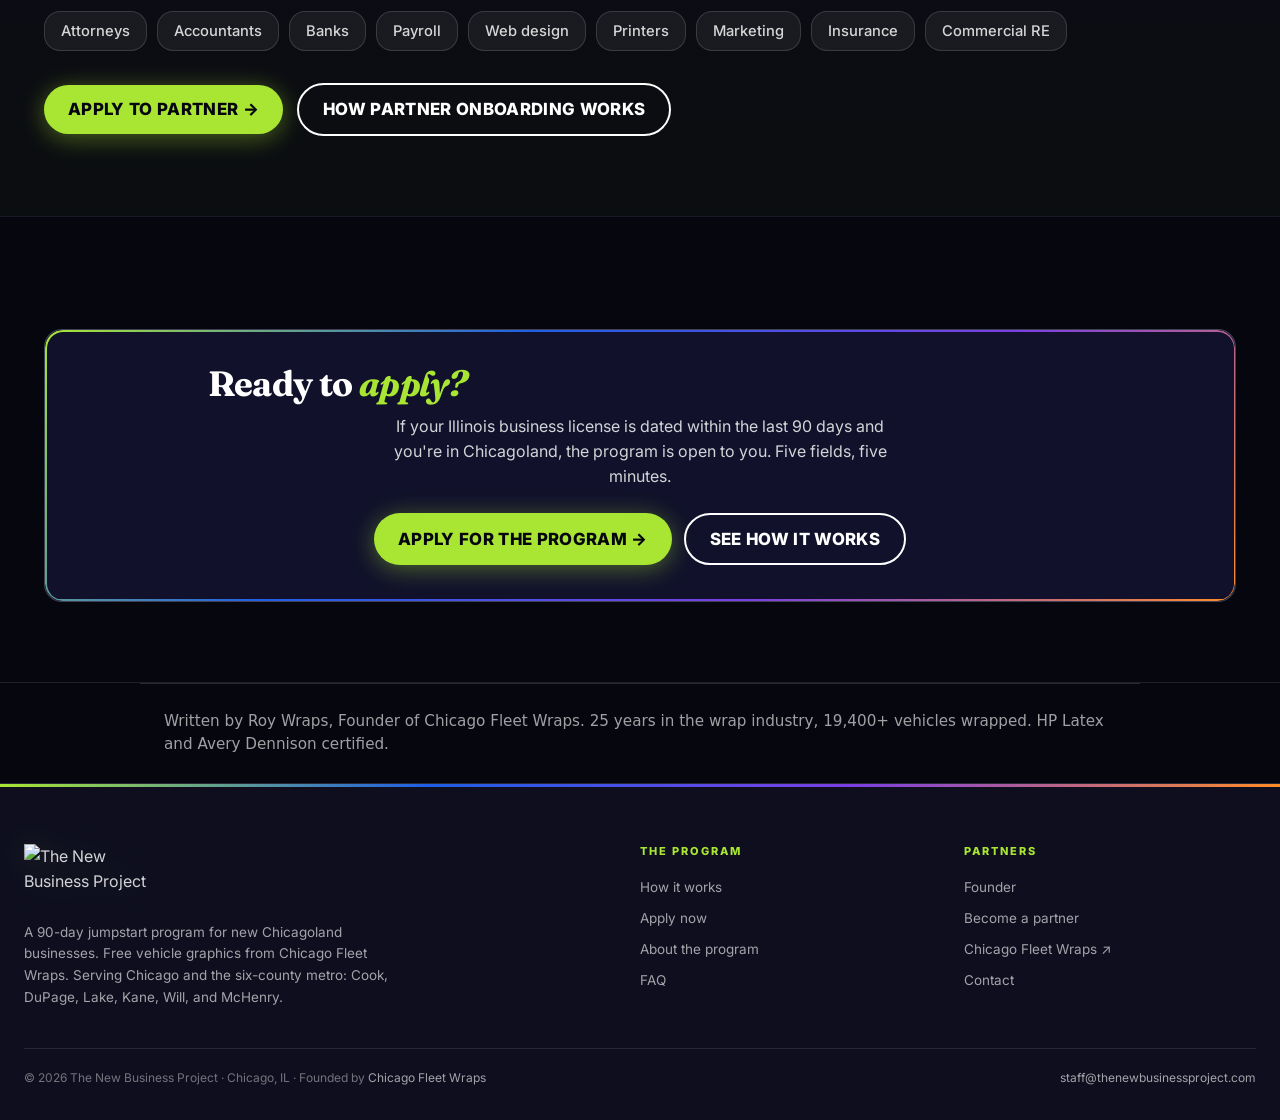
==== commit 1e2edf61: "Add named authorship bylines and Person schema to all pages; remove dashes from copy" ====
--- a/public/index.html
+++ b/public/index.html
@@ -1655,6 +1655,7 @@
 }
 </style>
 <!-- /TNBP Viz Styles -->
+<script type="application/ld+json">{"@context": "https://schema.org", "@type": "WebPage", "author": {"@type": "Person", "name": "Roy Wraps", "jobTitle": "Founder", "description": "25 years in the wrap industry. HP Latex and Avery Dennison certified. Founder of Chicago Fleet Wraps.", "worksFor": {"@type": "Organization", "name": "Chicago Fleet Wraps"}}, "@id": "https://thenewbusinessproject.com/"}</script>
 </head>
 <body>
 
@@ -1741,7 +1742,7 @@
 <section class="sec">
 <div class="wrap-narrow">
 <section class="viz-card viz-first-touch">
-  <p class="viz-eyebrow">— Why being seen first matters</p>
+  <p class="viz-eyebrow">,  Why being seen first matters</p>
   <h3 class="viz-title">The first touch <em>wins everything.</em></h3>
   <p class="viz-sub">A wrapped vehicle does in week one what most new businesses spend years trying to accomplish: it makes you visible, recognizable, and real. Trust starts with being seen.</p>
 
@@ -1754,7 +1755,7 @@
       </div>
       <div>
         <p class="viz-first-num">68%</p>
-        <p class="viz-first-label"><strong>of clients stay with the first professional they hire.</strong> First impressions don't fade — they harden.</p>
+        <p class="viz-first-label"><strong>of clients stay with the first professional they hire.</strong> First impressions don't fade ,  they harden.</p>
       </div>
     </div>
 
@@ -1780,7 +1781,7 @@
         </svg>
       </div>
       <div>
-        <p class="viz-first-num">30K–70K</p>
+        <p class="viz-first-num">30K to 70K</p>
         <p class="viz-first-label">daily impressions from a single <strong>wrapped vehicle</strong> driving Chicago streets.</p>
       </div>
     </div>
@@ -1803,7 +1804,7 @@
 
   <div class="viz-footer">
     <strong>Be seen. Be trusted. Be chosen.</strong>
-    <span>The wrap pays for itself in the first month — if it's the right one.</span>
+    <span>The wrap pays for itself in the first month ,  if it's the right one.</span>
   </div>
 </section>
 </div>
@@ -1811,7 +1812,7 @@
 
 <section class="sec photo-strip-sec">
 <div class="wrap-narrow">
-<p class="sec-label">— Real businesses we've helped launch</p>
+<p class="sec-label">,  Real businesses we've helped launch</p>
 <h2>Not <em>stock photos.</em> <span class="lime">Actual fleets.</span></h2>
 <p class="lede">Every vehicle on this page is a real Chicagoland-area business that walked into the Chicago Fleet Wraps shop with a blank van and walked out with a brand. Same shop. Same hands. Same offer we're extending to 50 new businesses this year.</p>
 
@@ -1848,10 +1849,10 @@
 <h3>Free vehicle graphics</h3>
 <p>Up to 8 square feet of die-cut cast vinyl on whatever you drive for the business - a Transit, a Ram 1500, a Honda Civic, doesn't matter. Designed in CFW's Chicago studio and professionally installed in their climate-controlled bay.</p>
 <p>Same Avery MPI 1105 or 3M IJ180-CV3 vinyl they use on five-thousand-dollar commercial wrap jobs. Most recipients use the space for: company name on door panels, phone number on the side, web address on the back, license number, logo.</p>
-<div class="gift-deets"><div><span>Retail value</span><strong>$400–$800</strong></div><div><span>Cost to you</span><strong class="free">$0</strong></div><div><span>Install time</span><strong>30–90 min</strong></div></div>
-</div>
-
-<div class="gift-deets"><div><span>Retail value</span><strong>$300–$600</strong></div><div><span>Cost to you</span><strong class="free">$0</strong></div><div><span>Format</span><strong>1-hour consult</strong></div></div>
+<div class="gift-deets"><div><span>Retail value</span><strong>$400 to $800</strong></div><div><span>Cost to you</span><strong class="free">$0</strong></div><div><span>Install time</span><strong>30 to 90 min</strong></div></div>
+</div>
+
+<div class="gift-deets"><div><span>Retail value</span><strong>$300 to $600</strong></div><div><span>Cost to you</span><strong class="free">$0</strong></div><div><span>Format</span><strong>1-hour consult</strong></div></div>
 </div>
 </div>
 </div>
@@ -1865,7 +1866,7 @@
 <div class="steps-grid">
 <div class="step"><div class="step-num">01</div><h3>Apply</h3><p>Five fields, five minutes. Name, business name, license date, county, services you want. Hit submit. Done.</p></div>
 <div class="step"><div class="step-num">02</div><h3>Verify</h3><p>A real human reads it within two business hours. We confirm eligibility (date + address) and route you to the right founding partner. You get an email with next steps.</p></div>
-<div class="step"><div class="step-num">03</div><h3>Get going</h3><p>Graphics: 30–90 minute install scheduled at the CFW Chicago studio. Drop the vehicle off in the morning, pick it up branded.</p></div>
+<div class="step"><div class="step-num">03</div><h3>Get going</h3><p>Graphics: 30 to 90 minute install scheduled at the CFW Chicago studio. Drop the vehicle off in the morning, pick it up branded.</p></div>
 </div>
 <div style="margin-top:36px"><a class="btn-primary" href="/how-it-works/">Read full process →</a></div>
 </div>
@@ -1878,7 +1879,7 @@
 <div class="faq-list">
 <details><summary>Is this really free?</summary><p>Yes. Completely free. The program is funded by Chicago Fleet Wraps out of their marketing budget. The bet on their end: businesses we help in their first 90 days remember it. Some come back two or three years later when they need a real $5,000 wrap. That's the whole model. No fine print, no upsell. <a href="/faq/">More questions →</a></p></details>
 <details><summary>Where exactly do you serve?</summary><p>The six-county Chicagoland metro: Cook, DuPage, Lake, Kane, Will, and McHenry counties in Illinois. Combined population roughly 8.4 million.</p></details>
-<details><summary>What if my license is more than 90 days old?</summary><p>The 90-day window is firm. The program is designed for that critical first quarter. If you're past 90, contact Chicago Fleet Wraps directly — they offer fleet pricing with a small-business discount. <a href="/faq/">See full FAQ →</a></p></details>
+<details><summary>What if my license is more than 90 days old?</summary><p>The 90-day window is firm. The program is designed for that critical first quarter. If you're past 90, contact Chicago Fleet Wraps directly ,  they offer fleet pricing with a small-business discount. <a href="/faq/">See full FAQ →</a></p></details>
 </div>
 <div style="margin-top:24px"><a class="btn-ghost" href="/faq/">Read all 10 questions →</a></div>
 </div>
@@ -1888,7 +1889,7 @@
 <div class="wrap">
 <p class="sec-label">Founding partner</p>
 <h2>Founded by a Chicagoland business. <em>Open to more.</em></h2>
-<p class="lede">Chicago Fleet Wraps has been operating since 2001. They saw new businesses launch undercapitalized and overcommitted, and put a real service on the table — not just a logo placement and a press release. We are actively recruiting partners across nine more service categories.</p>
+<p class="lede">Chicago Fleet Wraps has been operating since 2001. They saw new businesses launch undercapitalized and overcommitted, and put a real service on the table ,  not just a logo placement and a press release. We are actively recruiting partners across nine more service categories.</p>
 <div class="founders-detail-grid">
 <div class="founder-detail cfw">
 <span class="role-badge">FOUNDER · CFW</span>
@@ -1905,7 +1906,7 @@
   <div class="wrap">
     <p class="sec-label">For Chicagoland service businesses</p>
     <h2>Help new businesses launch. <em>Become a partner.</em></h2>
-    <p class="lede">We're actively recruiting partners across <strong>nine service categories</strong> — attorneys, accountants, banks, payroll, web designers, printers, marketing agencies, insurance brokers, and commercial real estate. As a partner, you contribute one specific service free or at significantly reduced cost. In return: prominent credit, direct relationships with new Chicagoland businesses, and an early seat at a growing program.</p>
+    <p class="lede">We're actively recruiting partners across <strong>nine service categories</strong> ,  attorneys, accountants, banks, payroll, web designers, printers, marketing agencies, insurance brokers, and commercial real estate. As a partner, you contribute one specific service free or at significantly reduced cost. In return: prominent credit, direct relationships with new Chicagoland businesses, and an early seat at a growing program.</p>
     <div class="partner-callout-cats">
       <span>Attorneys</span>
       <span>Accountants</span>
@@ -1935,7 +1936,7 @@
 </div>
 </section>
 
-</main>
+<div class="tnbp-byline" style="max-width:1000px;margin:0 auto;padding:26px 24px;font-family:system-ui,sans-serif;font-size:.95rem;color:rgba(255,255,255,.62);border-top:1px solid rgba(255,255,255,.14)">Written by Roy Wraps, Founder of Chicago Fleet Wraps. 25 years in the wrap industry, 19,400+ vehicles wrapped. HP Latex and Avery Dennison certified.</div></main>
 
 <footer class="tnbp-footer">
  <div class="tnbp-footer-inner">
